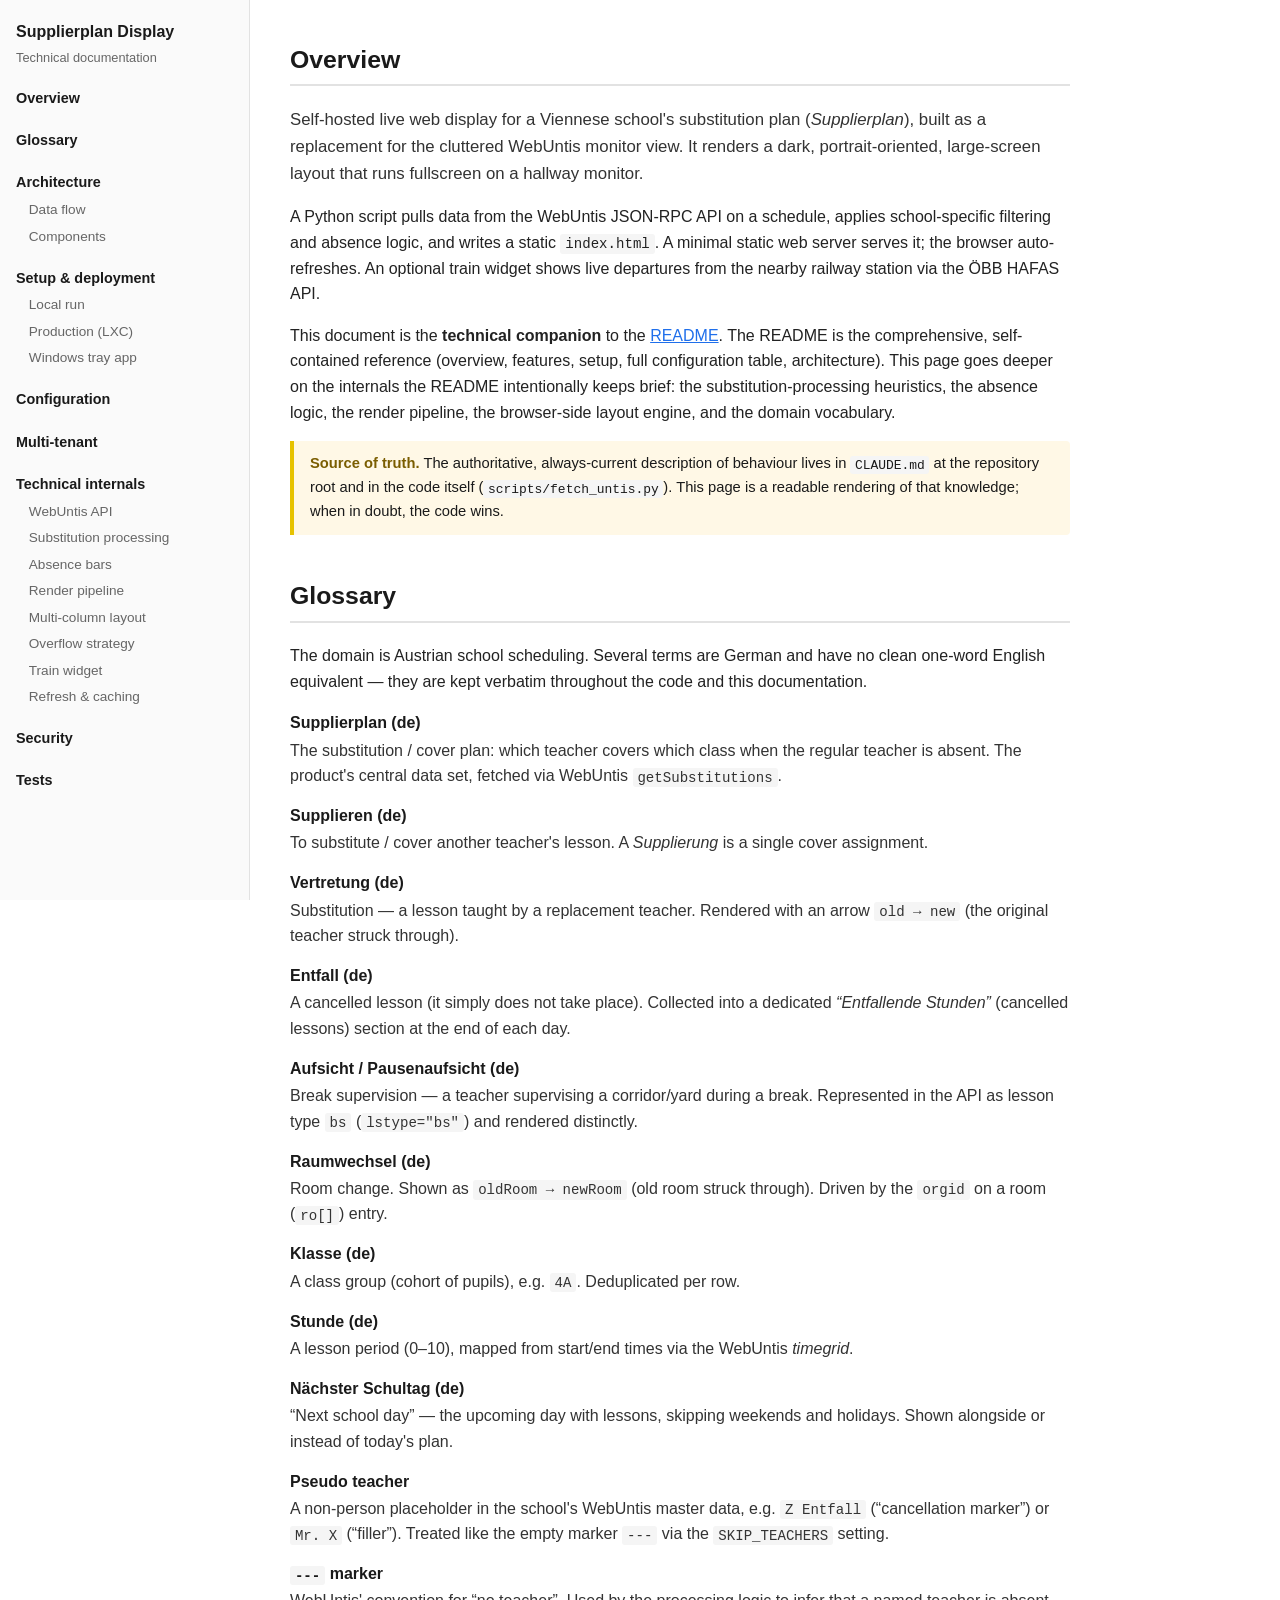
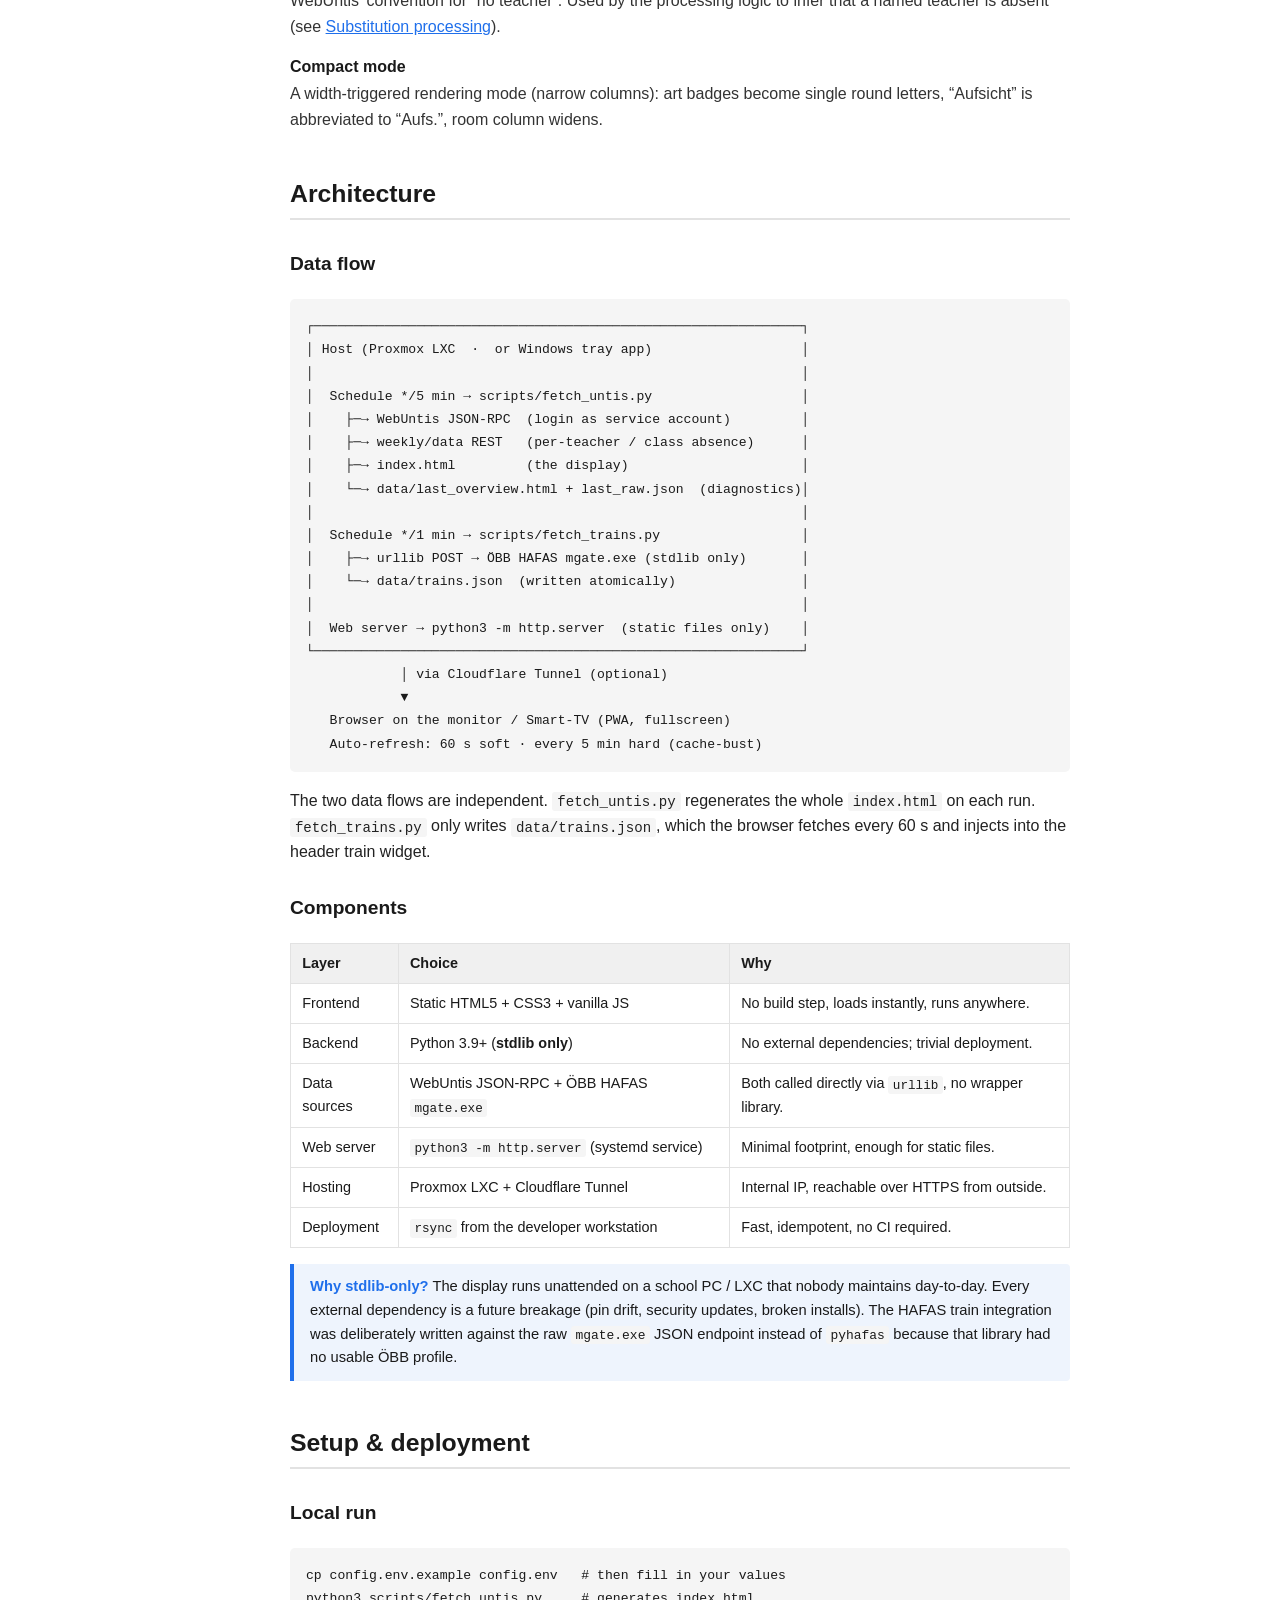
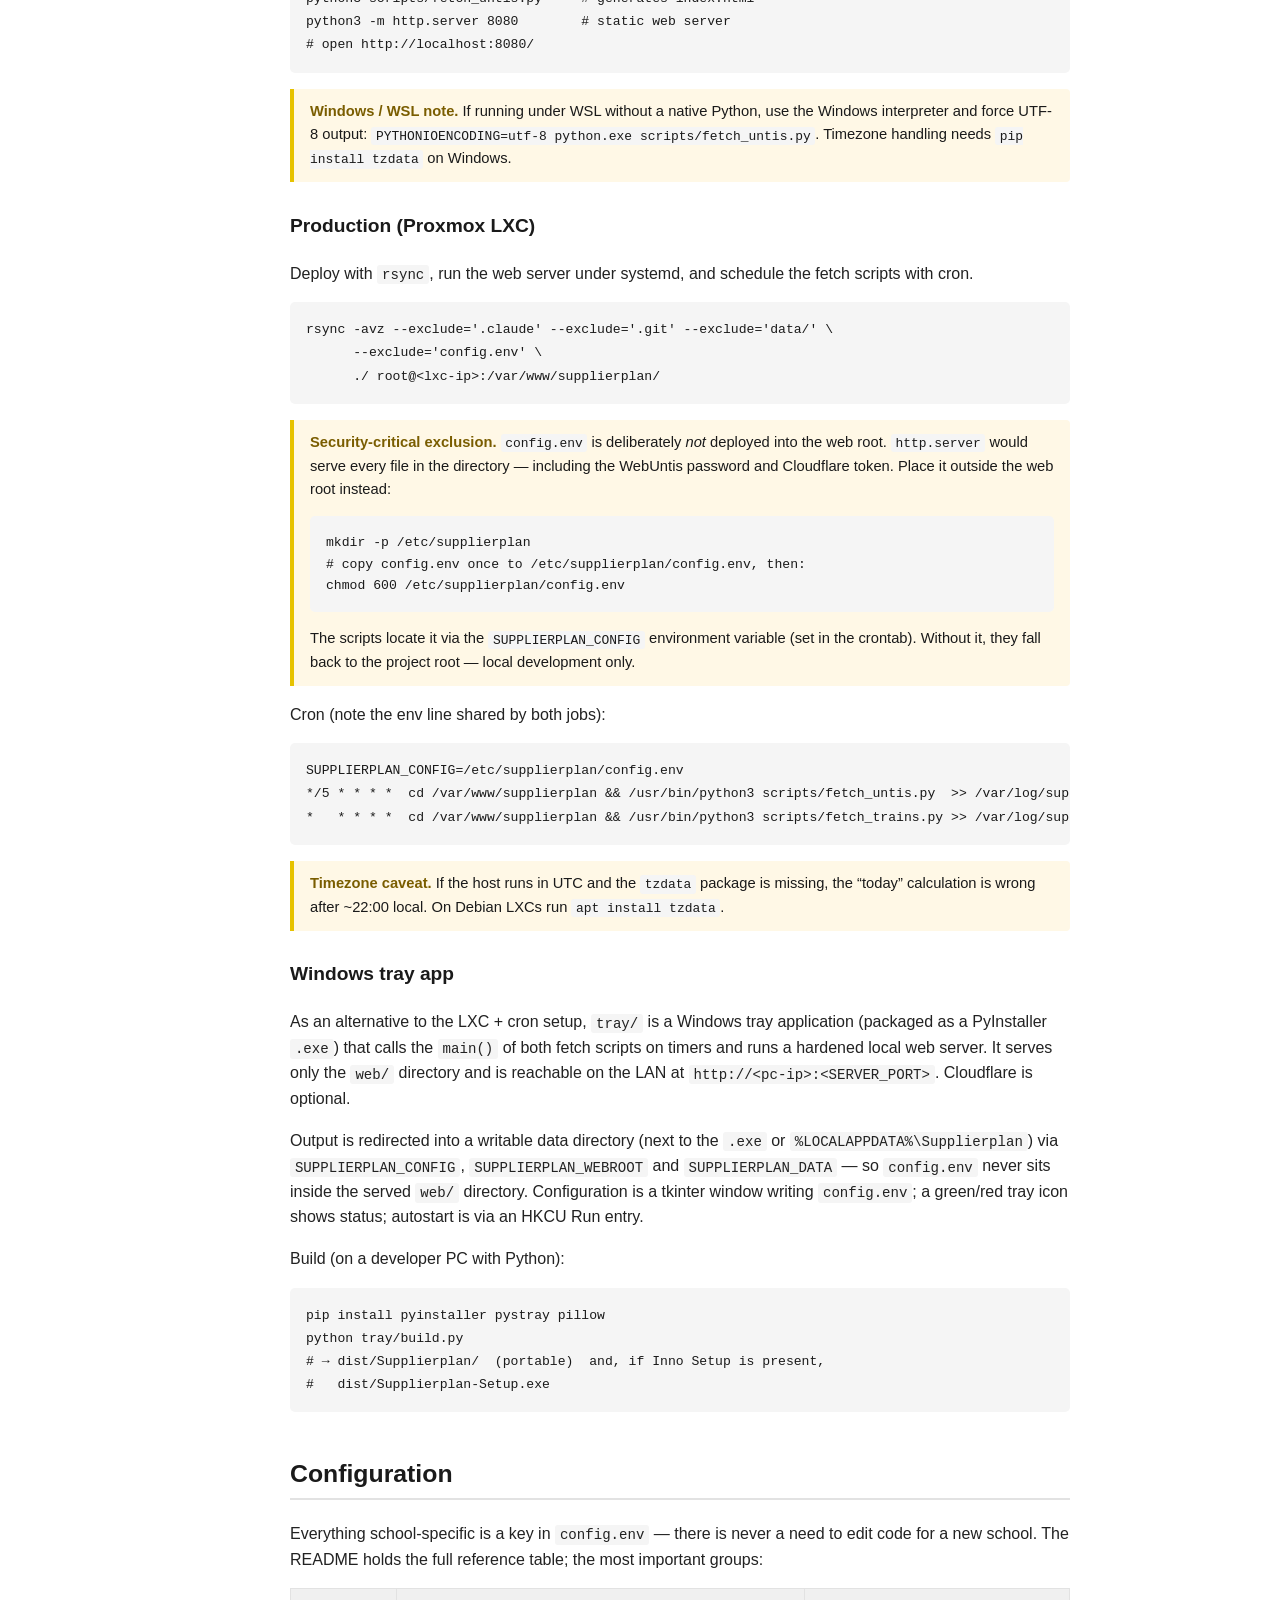
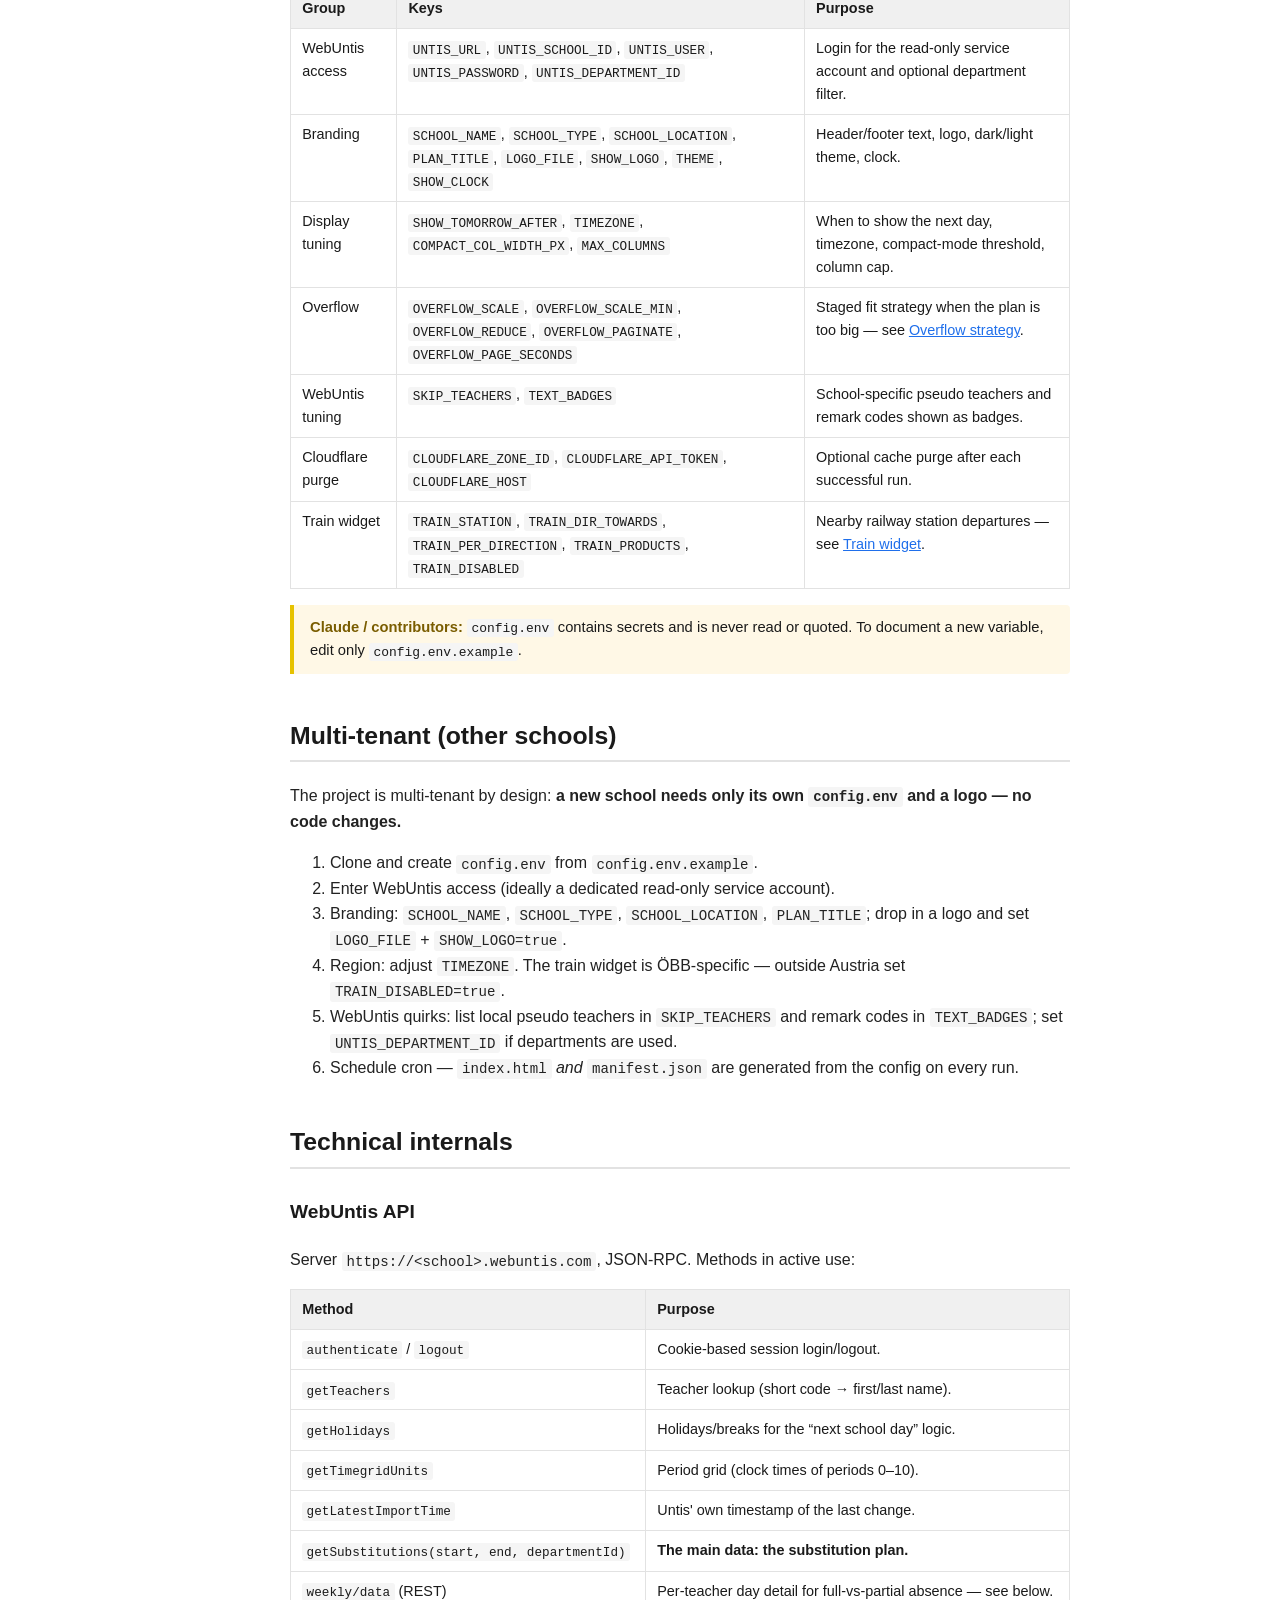
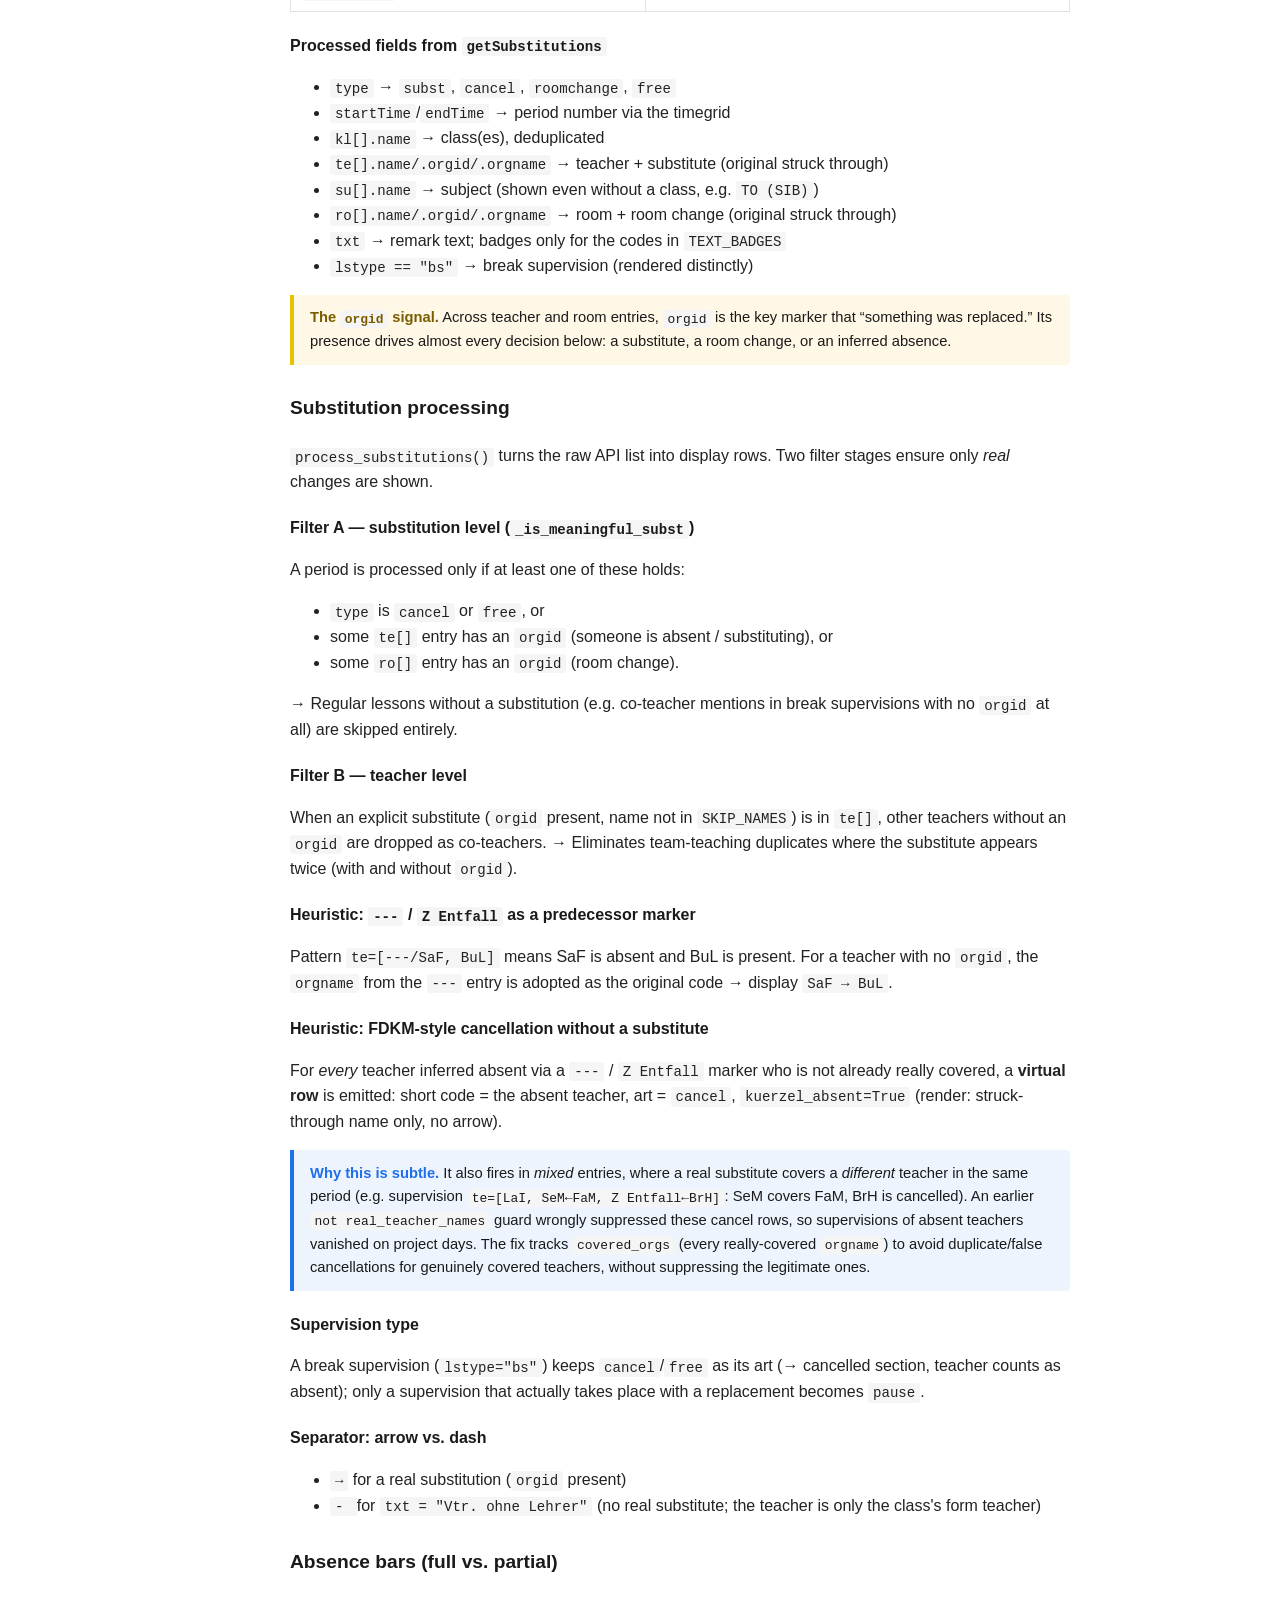
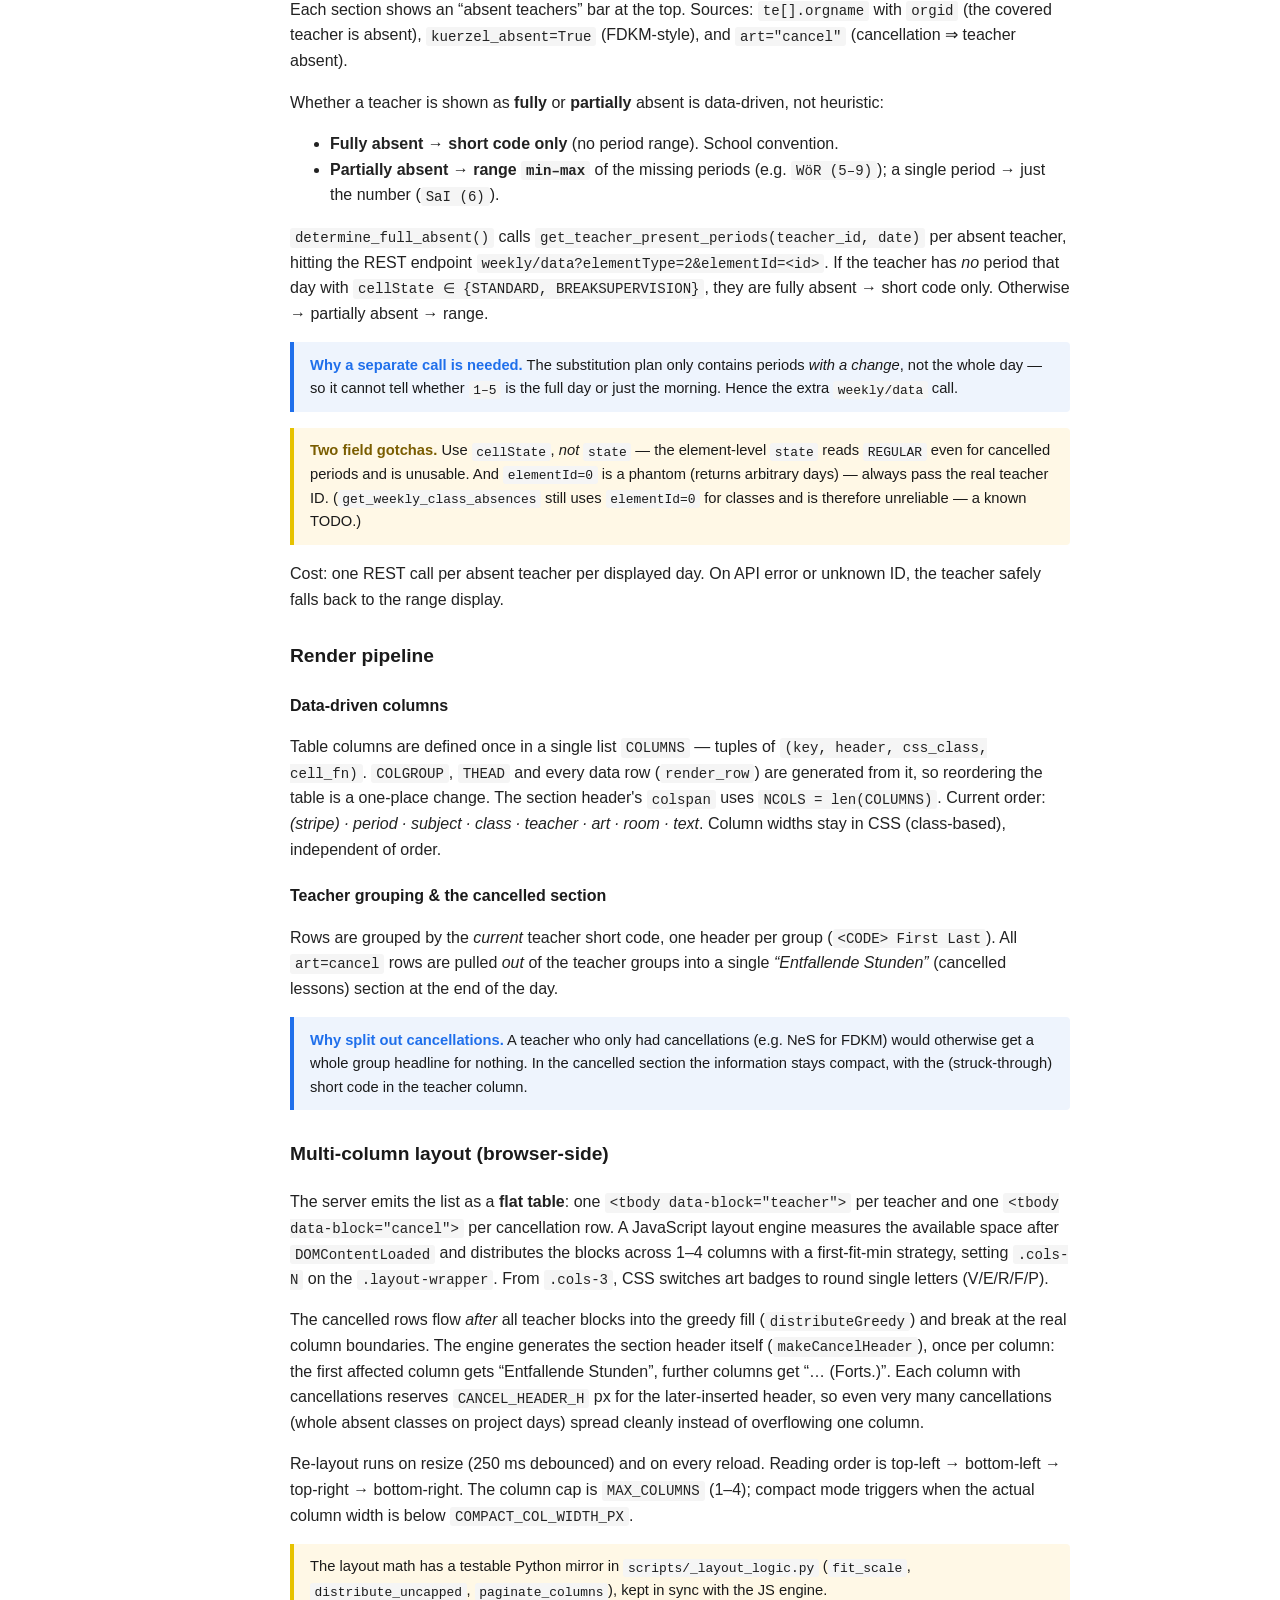
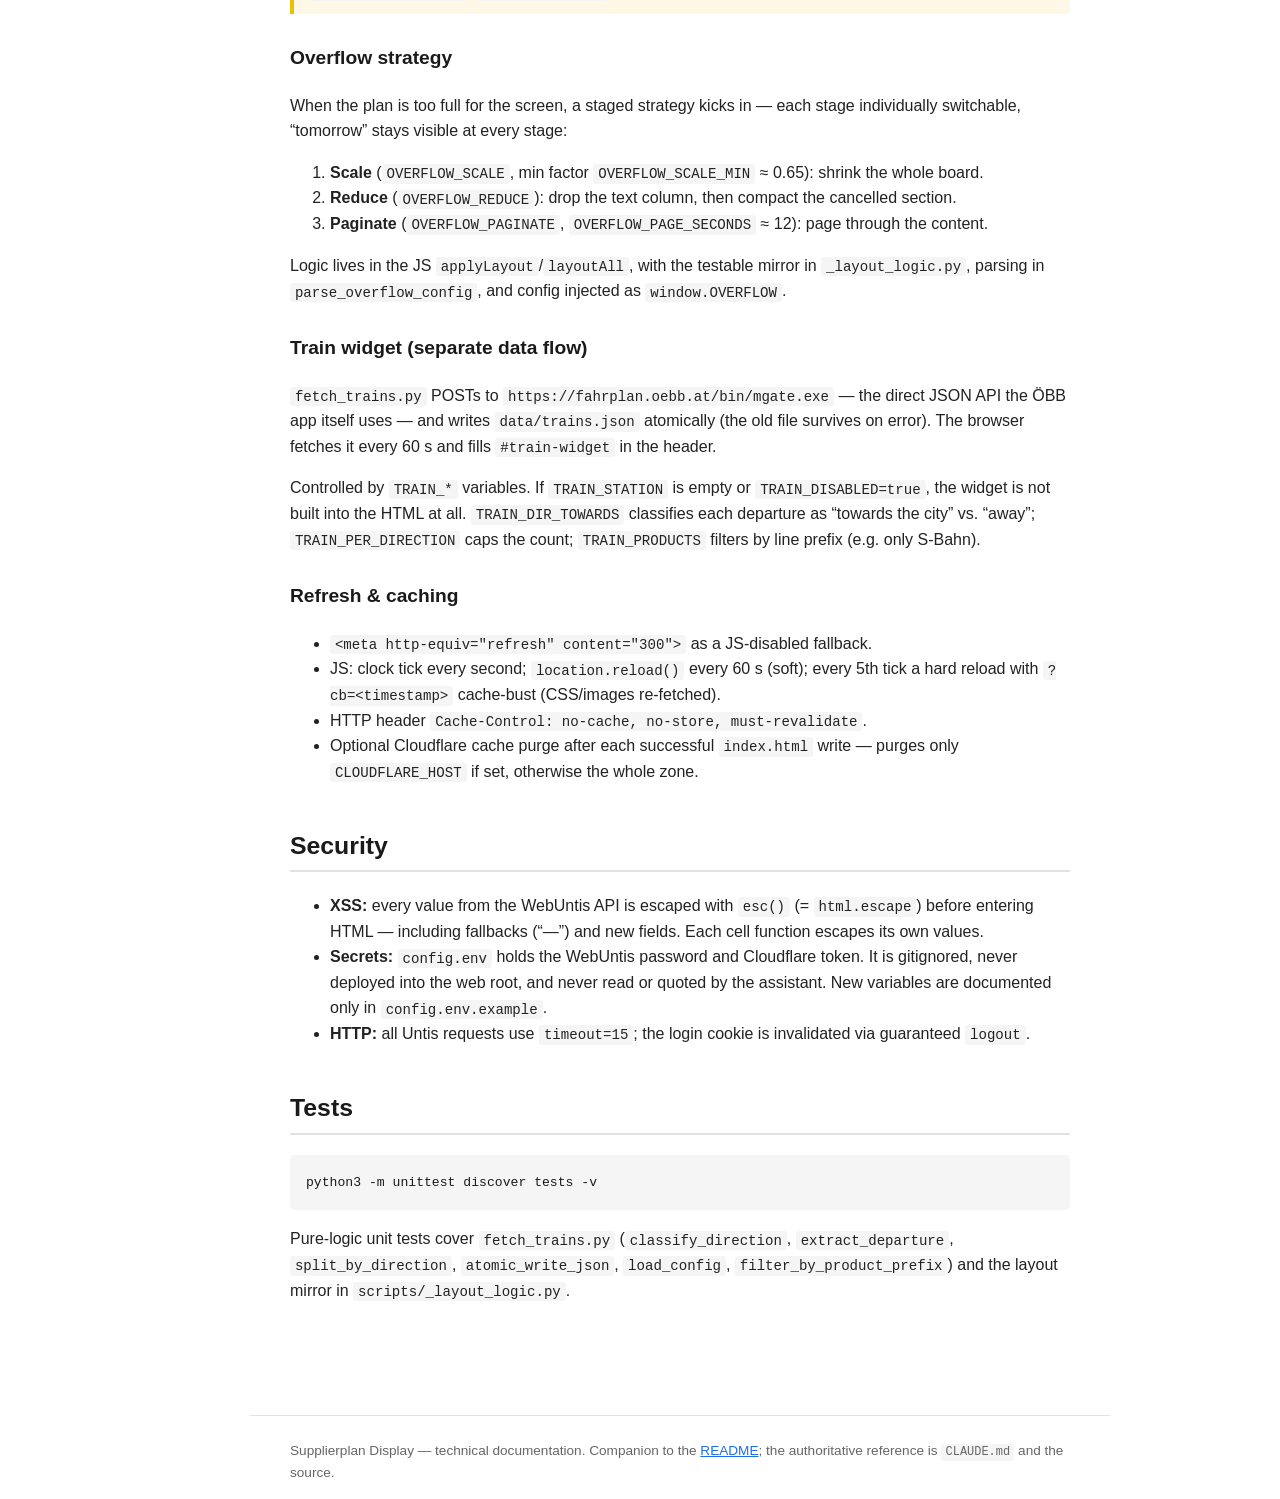
==== docs/index.html @ 30501ca3 "docs: HTML-Doku tracken (.gitignore index.html auf Root verankern) Zeile war 'index.html' (matcht je" ====
<!DOCTYPE html>
<html lang="en">
<head>
<meta charset="utf-8">
<meta name="viewport" content="width=device-width, initial-scale=1">
<title>Supplierplan Display — Technical Documentation</title>
<style>
  /* Minimal, content-first documentation styling. Self-contained, no external assets. */
  :root {
    --fg: #1a1a1a;
    --muted: #666;
    --accent: #1f6feb;
    --line: #e2e2e2;
    --bg: #ffffff;
    --code-bg: #f5f5f5;
    --note-bg: #fff8e6;
    --note-line: #e6c200;
    --sidebar-w: 250px;
  }
  * { box-sizing: border-box; }
  html { scroll-behavior: smooth; }
  body {
    margin: 0;
    font-family: -apple-system, Segoe UI, Roboto, Helvetica, Arial, sans-serif;
    font-size: 16px;
    line-height: 1.6;
    color: var(--fg);
    background: var(--bg);
  }
  /* Layout: fixed sidebar + scrollable content */
  nav.sidebar {
    position: fixed;
    top: 0; left: 0; bottom: 0;
    width: var(--sidebar-w);
    overflow-y: auto;
    border-right: 1px solid var(--line);
    padding: 1.2rem 1rem 3rem;
    background: #fafafa;
  }
  nav.sidebar h1 { font-size: 1rem; margin: 0 0 .2rem; }
  nav.sidebar .sub { color: var(--muted); font-size: .8rem; margin-bottom: 1rem; }
  nav.sidebar a { display: block; color: var(--fg); text-decoration: none; padding: .15rem 0; font-size: .9rem; }
  nav.sidebar a:hover { color: var(--accent); }
  nav.sidebar a.section { font-weight: 600; margin-top: .9rem; }
  nav.sidebar a.sub-link { padding-left: .8rem; font-size: .85rem; color: var(--muted); }
  main {
    margin-left: var(--sidebar-w);
    max-width: 860px;
    padding: 2rem 2.5rem 6rem;
  }
  h2 { font-size: 1.55rem; margin-top: 2.6rem; padding-bottom: .3rem; border-bottom: 2px solid var(--line); }
  h2:first-of-type { margin-top: .5rem; }
  h3 { font-size: 1.2rem; margin-top: 1.8rem; }
  h4 { font-size: 1rem; margin-top: 1.3rem; margin-bottom: .3rem; }
  p, li { color: #222; }
  a { color: var(--accent); }
  code { background: var(--code-bg); padding: .12em .35em; border-radius: 3px; font-size: .88em; font-family: ui-monospace, SFMono-Regular, Menlo, Consolas, monospace; }
  pre { background: var(--code-bg); padding: 1rem; border-radius: 5px; overflow-x: auto; line-height: 1.45; }
  pre code { background: none; padding: 0; font-size: .82rem; }
  table { border-collapse: collapse; width: 100%; margin: 1rem 0; font-size: .9rem; }
  th, td { border: 1px solid var(--line); padding: .5rem .7rem; text-align: left; vertical-align: top; }
  th { background: #f0f0f0; }
  .note {
    background: var(--note-bg);
    border-left: 4px solid var(--note-line);
    padding: .7rem 1rem;
    margin: 1rem 0;
    border-radius: 0 4px 4px 0;
    font-size: .92rem;
  }
  .note strong { color: #7a5d00; }
  .why {
    border-left: 4px solid var(--accent);
    background: #eef4fd;
    padding: .7rem 1rem;
    margin: 1rem 0;
    border-radius: 0 4px 4px 0;
    font-size: .92rem;
  }
  .why strong { color: var(--accent); }
  dl.glossary dt { font-weight: 600; margin-top: .9rem; }
  dl.glossary dd { margin: .1rem 0 0 0; color: #333; }
  dl.glossary dd .de { color: var(--muted); font-style: italic; }
  footer { margin-left: var(--sidebar-w); padding: 1.5rem 2.5rem; border-top: 1px solid var(--line); color: var(--muted); font-size: .85rem; max-width: 860px; }
  .lead { font-size: 1.05rem; color: #333; }
  kbd { background: #eee; border: 1px solid #ccc; border-bottom-width: 2px; border-radius: 3px; padding: 0 .35em; font-size: .85em; }
  @media (max-width: 800px) {
    nav.sidebar { position: static; width: auto; height: auto; border-right: none; border-bottom: 1px solid var(--line); }
    main, footer { margin-left: 0; padding: 1.2rem; }
  }
</style>
</head>
<body>

<nav class="sidebar">
  <h1>Supplierplan Display</h1>
  <div class="sub">Technical documentation</div>
  <a class="section" href="#overview">Overview</a>
  <a class="section" href="#glossary">Glossary</a>
  <a class="section" href="#architecture">Architecture</a>
  <a class="sub-link" href="#data-flow">Data flow</a>
  <a class="sub-link" href="#components">Components</a>
  <a class="section" href="#setup">Setup &amp; deployment</a>
  <a class="sub-link" href="#local">Local run</a>
  <a class="sub-link" href="#production">Production (LXC)</a>
  <a class="sub-link" href="#tray">Windows tray app</a>
  <a class="section" href="#config">Configuration</a>
  <a class="section" href="#multitenant">Multi-tenant</a>
  <a class="section" href="#internals">Technical internals</a>
  <a class="sub-link" href="#api">WebUntis API</a>
  <a class="sub-link" href="#processing">Substitution processing</a>
  <a class="sub-link" href="#absence">Absence bars</a>
  <a class="sub-link" href="#render">Render pipeline</a>
  <a class="sub-link" href="#layout">Multi-column layout</a>
  <a class="sub-link" href="#overflow">Overflow strategy</a>
  <a class="sub-link" href="#trains">Train widget</a>
  <a class="sub-link" href="#refresh">Refresh &amp; caching</a>
  <a class="section" href="#security">Security</a>
  <a class="section" href="#tests">Tests</a>
</nav>

<main>

<h2 id="overview">Overview</h2>
<p class="lead">
  Self-hosted live web display for a Viennese school's substitution plan
  (<em>Supplierplan</em>), built as a replacement for the cluttered WebUntis monitor
  view. It renders a dark, portrait-oriented, large-screen layout that runs fullscreen
  on a hallway monitor.
</p>
<p>
  A Python script pulls data from the WebUntis JSON-RPC API on a schedule, applies
  school-specific filtering and absence logic, and writes a static <code>index.html</code>.
  A minimal static web server serves it; the browser auto-refreshes. An optional train
  widget shows live departures from the nearby railway station via the ÖBB HAFAS API.
</p>
<p>
  This document is the <strong>technical companion</strong> to the
  <a href="../README.md">README</a>. The README is the comprehensive, self-contained
  reference (overview, features, setup, full configuration table, architecture). This
  page goes deeper on the internals the README intentionally keeps brief: the
  substitution-processing heuristics, the absence logic, the render pipeline, the
  browser-side layout engine, and the domain vocabulary.
</p>
<div class="note">
  <strong>Source of truth.</strong> The authoritative, always-current description of
  behaviour lives in <code>CLAUDE.md</code> at the repository root and in the code
  itself (<code>scripts/fetch_untis.py</code>). This page is a readable rendering of
  that knowledge; when in doubt, the code wins.
</div>

<h2 id="glossary">Glossary</h2>
<p>
  The domain is Austrian school scheduling. Several terms are German and have no clean
  one-word English equivalent — they are kept verbatim throughout the code and this
  documentation.
</p>
<dl class="glossary">
  <dt>Supplierplan <span class="de">(de)</span></dt>
  <dd>The substitution / cover plan: which teacher covers which class when the regular
      teacher is absent. The product's central data set, fetched via WebUntis
      <code>getSubstitutions</code>.</dd>

  <dt>Supplieren <span class="de">(de)</span></dt>
  <dd>To substitute / cover another teacher's lesson. A <em>Supplierung</em> is a single
      cover assignment.</dd>

  <dt>Vertretung <span class="de">(de)</span></dt>
  <dd>Substitution — a lesson taught by a replacement teacher. Rendered with an arrow
      <code>old&nbsp;→&nbsp;new</code> (the original teacher struck through).</dd>

  <dt>Entfall <span class="de">(de)</span></dt>
  <dd>A cancelled lesson (it simply does not take place). Collected into a dedicated
      <em>“Entfallende Stunden”</em> (cancelled lessons) section at the end of each day.</dd>

  <dt>Aufsicht / Pausenaufsicht <span class="de">(de)</span></dt>
  <dd>Break supervision — a teacher supervising a corridor/yard during a break.
      Represented in the API as lesson type <code>bs</code> (<code>lstype="bs"</code>)
      and rendered distinctly.</dd>

  <dt>Raumwechsel <span class="de">(de)</span></dt>
  <dd>Room change. Shown as <code>oldRoom&nbsp;→&nbsp;newRoom</code> (old room struck
      through). Driven by the <code>orgid</code> on a room (<code>ro[]</code>) entry.</dd>

  <dt>Klasse <span class="de">(de)</span></dt>
  <dd>A class group (cohort of pupils), e.g. <code>4A</code>. Deduplicated per row.</dd>

  <dt>Stunde <span class="de">(de)</span></dt>
  <dd>A lesson period (0–10), mapped from start/end times via the WebUntis
      <em>timegrid</em>.</dd>

  <dt>Nächster Schultag <span class="de">(de)</span></dt>
  <dd>“Next school day” — the upcoming day with lessons, skipping weekends and holidays.
      Shown alongside or instead of today's plan.</dd>

  <dt>Pseudo teacher</dt>
  <dd>A non-person placeholder in the school's WebUntis master data, e.g.
      <code>Z&nbsp;Entfall</code> (“cancellation marker”) or <code>Mr.&nbsp;X</code>
      (“filler”). Treated like the empty marker <code>---</code> via the
      <code>SKIP_TEACHERS</code> setting.</dd>

  <dt><code>---</code> marker</dt>
  <dd>WebUntis' convention for “no teacher”. Used by the processing logic to infer that
      a named teacher is absent (see <a href="#processing">Substitution processing</a>).</dd>

  <dt>Compact mode</dt>
  <dd>A width-triggered rendering mode (narrow columns): art badges become single round
      letters, “Aufsicht” is abbreviated to “Aufs.”, room column widens.</dd>
</dl>

<h2 id="architecture">Architecture</h2>

<h3 id="data-flow">Data flow</h3>
<pre><code>┌──────────────────────────────────────────────────────────────┐
│ Host (Proxmox LXC  ·  or Windows tray app)                   │
│                                                              │
│  Schedule */5 min → scripts/fetch_untis.py                   │
│    ├─→ WebUntis JSON-RPC  (login as service account)         │
│    ├─→ weekly/data REST   (per-teacher / class absence)      │
│    ├─→ index.html         (the display)                      │
│    └─→ data/last_overview.html + last_raw.json  (diagnostics)│
│                                                              │
│  Schedule */1 min → scripts/fetch_trains.py                  │
│    ├─→ urllib POST → ÖBB HAFAS mgate.exe (stdlib only)       │
│    └─→ data/trains.json  (written atomically)                │
│                                                              │
│  Web server → python3 -m http.server  (static files only)    │
└──────────────────────────────────────────────────────────────┘
            │ via Cloudflare Tunnel (optional)
            ▼
   Browser on the monitor / Smart-TV (PWA, fullscreen)
   Auto-refresh: 60 s soft · every 5 min hard (cache-bust)</code></pre>
<p>
  The two data flows are independent. <code>fetch_untis.py</code> regenerates the whole
  <code>index.html</code> on each run. <code>fetch_trains.py</code> only writes
  <code>data/trains.json</code>, which the browser fetches every 60 s and injects into
  the header train widget.
</p>

<h3 id="components">Components</h3>
<table>
  <tr><th>Layer</th><th>Choice</th><th>Why</th></tr>
  <tr><td>Frontend</td><td>Static HTML5 + CSS3 + vanilla JS</td><td>No build step, loads instantly, runs anywhere.</td></tr>
  <tr><td>Backend</td><td>Python 3.9+ (<strong>stdlib only</strong>)</td><td>No external dependencies; trivial deployment.</td></tr>
  <tr><td>Data sources</td><td>WebUntis JSON-RPC + ÖBB HAFAS <code>mgate.exe</code></td><td>Both called directly via <code>urllib</code>, no wrapper library.</td></tr>
  <tr><td>Web server</td><td><code>python3 -m http.server</code> (systemd service)</td><td>Minimal footprint, enough for static files.</td></tr>
  <tr><td>Hosting</td><td>Proxmox LXC + Cloudflare Tunnel</td><td>Internal IP, reachable over HTTPS from outside.</td></tr>
  <tr><td>Deployment</td><td><code>rsync</code> from the developer workstation</td><td>Fast, idempotent, no CI required.</td></tr>
</table>
<div class="why">
  <strong>Why stdlib-only?</strong> The display runs unattended on a school PC / LXC
  that nobody maintains day-to-day. Every external dependency is a future breakage
  (pin drift, security updates, broken installs). The HAFAS train integration was
  deliberately written against the raw <code>mgate.exe</code> JSON endpoint instead of
  <code>pyhafas</code> because that library had no usable ÖBB profile.
</div>

<h2 id="setup">Setup &amp; deployment</h2>

<h3 id="local">Local run</h3>
<pre><code>cp config.env.example config.env   # then fill in your values
python3 scripts/fetch_untis.py     # generates index.html
python3 -m http.server 8080        # static web server
# open http://localhost:8080/</code></pre>
<div class="note">
  <strong>Windows / WSL note.</strong> If running under WSL without a native Python,
  use the Windows interpreter and force UTF-8 output:
  <code>PYTHONIOENCODING=utf-8 python.exe scripts/fetch_untis.py</code>.
  Timezone handling needs <code>pip install tzdata</code> on Windows.
</div>

<h3 id="production">Production (Proxmox LXC)</h3>
<p>Deploy with <code>rsync</code>, run the web server under systemd, and schedule the
   fetch scripts with cron.</p>
<pre><code>rsync -avz --exclude='.claude' --exclude='.git' --exclude='data/' \
      --exclude='config.env' \
      ./ root@&lt;lxc-ip&gt;:/var/www/supplierplan/</code></pre>
<div class="note">
  <strong>Security-critical exclusion.</strong> <code>config.env</code> is deliberately
  <em>not</em> deployed into the web root. <code>http.server</code> would serve every
  file in the directory — including the WebUntis password and Cloudflare token. Place it
  outside the web root instead:
  <pre><code>mkdir -p /etc/supplierplan
# copy config.env once to /etc/supplierplan/config.env, then:
chmod 600 /etc/supplierplan/config.env</code></pre>
  The scripts locate it via the <code>SUPPLIERPLAN_CONFIG</code> environment variable
  (set in the crontab). Without it, they fall back to the project root — local
  development only.
</div>
<p>Cron (note the env line shared by both jobs):</p>
<pre><code>SUPPLIERPLAN_CONFIG=/etc/supplierplan/config.env
*/5 * * * *  cd /var/www/supplierplan &amp;&amp; /usr/bin/python3 scripts/fetch_untis.py  &gt;&gt; /var/log/supplierplan-untis.log 2&gt;&amp;1
*   * * * *  cd /var/www/supplierplan &amp;&amp; /usr/bin/python3 scripts/fetch_trains.py &gt;&gt; /var/log/supplierplan-trains.log 2&gt;&amp;1</code></pre>
<div class="note">
  <strong>Timezone caveat.</strong> If the host runs in UTC and the <code>tzdata</code>
  package is missing, the “today” calculation is wrong after ~22:00 local. On Debian
  LXCs run <code>apt install tzdata</code>.
</div>

<h3 id="tray">Windows tray app</h3>
<p>
  As an alternative to the LXC + cron setup, <code>tray/</code> is a Windows tray
  application (packaged as a PyInstaller <code>.exe</code>) that calls the
  <code>main()</code> of both fetch scripts on timers and runs a hardened local web
  server. It serves only the <code>web/</code> directory and is reachable on the LAN at
  <code>http://&lt;pc-ip&gt;:&lt;SERVER_PORT&gt;</code>. Cloudflare is optional.
</p>
<p>
  Output is redirected into a writable data directory (next to the <code>.exe</code> or
  <code>%LOCALAPPDATA%\Supplierplan</code>) via <code>SUPPLIERPLAN_CONFIG</code>,
  <code>SUPPLIERPLAN_WEBROOT</code> and <code>SUPPLIERPLAN_DATA</code> — so
  <code>config.env</code> never sits inside the served <code>web/</code> directory.
  Configuration is a tkinter window writing <code>config.env</code>; a green/red tray
  icon shows status; autostart is via an HKCU Run entry.
</p>
<p>Build (on a developer PC with Python):</p>
<pre><code>pip install pyinstaller pystray pillow
python tray/build.py
# → dist/Supplierplan/  (portable)  and, if Inno Setup is present,
#   dist/Supplierplan-Setup.exe</code></pre>

<h2 id="config">Configuration</h2>
<p>
  Everything school-specific is a key in <code>config.env</code> — there is never a need
  to edit code for a new school. The README holds the full reference table; the most
  important groups:
</p>
<table>
  <tr><th>Group</th><th>Keys</th><th>Purpose</th></tr>
  <tr><td>WebUntis access</td><td><code>UNTIS_URL</code>, <code>UNTIS_SCHOOL_ID</code>, <code>UNTIS_USER</code>, <code>UNTIS_PASSWORD</code>, <code>UNTIS_DEPARTMENT_ID</code></td><td>Login for the read-only service account and optional department filter.</td></tr>
  <tr><td>Branding</td><td><code>SCHOOL_NAME</code>, <code>SCHOOL_TYPE</code>, <code>SCHOOL_LOCATION</code>, <code>PLAN_TITLE</code>, <code>LOGO_FILE</code>, <code>SHOW_LOGO</code>, <code>THEME</code>, <code>SHOW_CLOCK</code></td><td>Header/footer text, logo, dark/light theme, clock.</td></tr>
  <tr><td>Display tuning</td><td><code>SHOW_TOMORROW_AFTER</code>, <code>TIMEZONE</code>, <code>COMPACT_COL_WIDTH_PX</code>, <code>MAX_COLUMNS</code></td><td>When to show the next day, timezone, compact-mode threshold, column cap.</td></tr>
  <tr><td>Overflow</td><td><code>OVERFLOW_SCALE</code>, <code>OVERFLOW_SCALE_MIN</code>, <code>OVERFLOW_REDUCE</code>, <code>OVERFLOW_PAGINATE</code>, <code>OVERFLOW_PAGE_SECONDS</code></td><td>Staged fit strategy when the plan is too big — see <a href="#overflow">Overflow strategy</a>.</td></tr>
  <tr><td>WebUntis tuning</td><td><code>SKIP_TEACHERS</code>, <code>TEXT_BADGES</code></td><td>School-specific pseudo teachers and remark codes shown as badges.</td></tr>
  <tr><td>Cloudflare purge</td><td><code>CLOUDFLARE_ZONE_ID</code>, <code>CLOUDFLARE_API_TOKEN</code>, <code>CLOUDFLARE_HOST</code></td><td>Optional cache purge after each successful run.</td></tr>
  <tr><td>Train widget</td><td><code>TRAIN_STATION</code>, <code>TRAIN_DIR_TOWARDS</code>, <code>TRAIN_PER_DIRECTION</code>, <code>TRAIN_PRODUCTS</code>, <code>TRAIN_DISABLED</code></td><td>Nearby railway station departures — see <a href="#trains">Train widget</a>.</td></tr>
</table>
<div class="note">
  <strong>Claude / contributors:</strong> <code>config.env</code> contains secrets and is
  never read or quoted. To document a new variable, edit only
  <code>config.env.example</code>.
</div>

<h2 id="multitenant">Multi-tenant (other schools)</h2>
<p>
  The project is multi-tenant by design: <strong>a new school needs only its own
  <code>config.env</code> and a logo — no code changes.</strong>
</p>
<ol>
  <li>Clone and create <code>config.env</code> from <code>config.env.example</code>.</li>
  <li>Enter WebUntis access (ideally a dedicated read-only service account).</li>
  <li>Branding: <code>SCHOOL_NAME</code>, <code>SCHOOL_TYPE</code>, <code>SCHOOL_LOCATION</code>, <code>PLAN_TITLE</code>; drop in a logo and set <code>LOGO_FILE</code> + <code>SHOW_LOGO=true</code>.</li>
  <li>Region: adjust <code>TIMEZONE</code>. The train widget is ÖBB-specific — outside Austria set <code>TRAIN_DISABLED=true</code>.</li>
  <li>WebUntis quirks: list local pseudo teachers in <code>SKIP_TEACHERS</code> and remark codes in <code>TEXT_BADGES</code>; set <code>UNTIS_DEPARTMENT_ID</code> if departments are used.</li>
  <li>Schedule cron — <code>index.html</code> <em>and</em> <code>manifest.json</code> are generated from the config on every run.</li>
</ol>

<h2 id="internals">Technical internals</h2>

<h3 id="api">WebUntis API</h3>
<p>Server <code>https://&lt;school&gt;.webuntis.com</code>, JSON-RPC. Methods in active use:</p>
<table>
  <tr><th>Method</th><th>Purpose</th></tr>
  <tr><td><code>authenticate</code> / <code>logout</code></td><td>Cookie-based session login/logout.</td></tr>
  <tr><td><code>getTeachers</code></td><td>Teacher lookup (short code → first/last name).</td></tr>
  <tr><td><code>getHolidays</code></td><td>Holidays/breaks for the “next school day” logic.</td></tr>
  <tr><td><code>getTimegridUnits</code></td><td>Period grid (clock times of periods 0–10).</td></tr>
  <tr><td><code>getLatestImportTime</code></td><td>Untis' own timestamp of the last change.</td></tr>
  <tr><td><code>getSubstitutions(start, end, departmentId)</code></td><td><strong>The main data: the substitution plan.</strong></td></tr>
  <tr><td><code>weekly/data</code> (REST)</td><td>Per-teacher day detail for full-vs-partial absence — see below.</td></tr>
</table>
<h4>Processed fields from <code>getSubstitutions</code></h4>
<ul>
  <li><code>type</code> → <code>subst</code>, <code>cancel</code>, <code>roomchange</code>, <code>free</code></li>
  <li><code>startTime</code>/<code>endTime</code> → period number via the timegrid</li>
  <li><code>kl[].name</code> → class(es), deduplicated</li>
  <li><code>te[].name/.orgid/.orgname</code> → teacher + substitute (original struck through)</li>
  <li><code>su[].name</code> → subject (shown even without a class, e.g. <code>TO (SIB)</code>)</li>
  <li><code>ro[].name/.orgid/.orgname</code> → room + room change (original struck through)</li>
  <li><code>txt</code> → remark text; badges only for the codes in <code>TEXT_BADGES</code></li>
  <li><code>lstype == "bs"</code> → break supervision (rendered distinctly)</li>
</ul>
<div class="note">
  <strong>The <code>orgid</code> signal.</strong> Across teacher and room entries,
  <code>orgid</code> is the key marker that “something was replaced.” Its presence drives
  almost every decision below: a substitute, a room change, or an inferred absence.
</div>

<h3 id="processing">Substitution processing</h3>
<p>
  <code>process_substitutions()</code> turns the raw API list into display rows. Two
  filter stages ensure only <em>real</em> changes are shown.
</p>
<h4>Filter A — substitution level (<code>_is_meaningful_subst</code>)</h4>
<p>A period is processed only if at least one of these holds:</p>
<ul>
  <li><code>type</code> is <code>cancel</code> or <code>free</code>, or</li>
  <li>some <code>te[]</code> entry has an <code>orgid</code> (someone is absent / substituting), or</li>
  <li>some <code>ro[]</code> entry has an <code>orgid</code> (room change).</li>
</ul>
<p>→ Regular lessons without a substitution (e.g. co-teacher mentions in break
   supervisions with no <code>orgid</code> at all) are skipped entirely.</p>
<h4>Filter B — teacher level</h4>
<p>
  When an explicit substitute (<code>orgid</code> present, name not in
  <code>SKIP_NAMES</code>) is in <code>te[]</code>, other teachers without an
  <code>orgid</code> are dropped as co-teachers. → Eliminates team-teaching duplicates
  where the substitute appears twice (with and without <code>orgid</code>).
</p>

<h4>Heuristic: <code>---</code> / <code>Z Entfall</code> as a predecessor marker</h4>
<p>
  Pattern <code>te=[---/SaF, BuL]</code> means SaF is absent and BuL is present. For a
  teacher with no <code>orgid</code>, the <code>orgname</code> from the <code>---</code>
  entry is adopted as the original code → display <code>SaF&nbsp;→&nbsp;BuL</code>.
</p>
<h4>Heuristic: FDKM-style cancellation without a substitute</h4>
<p>
  For <em>every</em> teacher inferred absent via a <code>---</code> / <code>Z Entfall</code>
  marker who is not already really covered, a <strong>virtual row</strong> is emitted:
  short code = the absent teacher, art = <code>cancel</code>,
  <code>kuerzel_absent=True</code> (render: struck-through name only, no arrow).
</p>
<div class="why">
  <strong>Why this is subtle.</strong> It also fires in <em>mixed</em> entries, where a
  real substitute covers a <em>different</em> teacher in the same period
  (e.g. supervision <code>te=[LaI, SeM←FaM, Z&nbsp;Entfall←BrH]</code>: SeM covers FaM,
  BrH is cancelled). An earlier <code>not&nbsp;real_teacher_names</code> guard wrongly
  suppressed these cancel rows, so supervisions of absent teachers vanished on project
  days. The fix tracks <code>covered_orgs</code> (every really-covered
  <code>orgname</code>) to avoid duplicate/false cancellations for genuinely covered
  teachers, without suppressing the legitimate ones.
</div>
<h4>Supervision type</h4>
<p>
  A break supervision (<code>lstype="bs"</code>) keeps <code>cancel</code>/<code>free</code>
  as its art (→ cancelled section, teacher counts as absent); only a supervision that
  actually takes place with a replacement becomes <code>pause</code>.
</p>
<h4>Separator: arrow vs. dash</h4>
<ul>
  <li><code>→</code> for a real substitution (<code>orgid</code> present)</li>
  <li><code> - </code> for <code>txt = "Vtr. ohne Lehrer"</code> (no real substitute; the teacher is only the class's form teacher)</li>
</ul>

<h3 id="absence">Absence bars (full vs. partial)</h3>
<p>
  Each section shows an “absent teachers” bar at the top. Sources: <code>te[].orgname</code>
  with <code>orgid</code> (the covered teacher is absent), <code>kuerzel_absent=True</code>
  (FDKM-style), and <code>art="cancel"</code> (cancellation ⇒ teacher absent).
</p>
<p>Whether a teacher is shown as <strong>fully</strong> or <strong>partially</strong> absent
   is data-driven, not heuristic:</p>
<ul>
  <li><strong>Fully absent → short code only</strong> (no period range). School convention.</li>
  <li><strong>Partially absent → range <code>min–max</code></strong> of the missing periods
      (e.g. <code>WöR&nbsp;(5–9)</code>); a single period → just the number (<code>SaI&nbsp;(6)</code>).</li>
</ul>
<p>
  <code>determine_full_absent()</code> calls
  <code>get_teacher_present_periods(teacher_id, date)</code> per absent teacher, hitting
  the REST endpoint <code>weekly/data?elementType=2&amp;elementId=&lt;id&gt;</code>. If the
  teacher has <em>no</em> period that day with <code>cellState ∈ {STANDARD,
  BREAKSUPERVISION}</code>, they are fully absent → short code only. Otherwise →
  partially absent → range.
</p>
<div class="why">
  <strong>Why a separate call is needed.</strong> The substitution plan only contains
  periods <em>with a change</em>, not the whole day — so it cannot tell whether
  <code>1–5</code> is the full day or just the morning. Hence the extra
  <code>weekly/data</code> call.
</div>
<div class="note">
  <strong>Two field gotchas.</strong> Use <code>cellState</code>, <em>not</em>
  <code>state</code> — the element-level <code>state</code> reads <code>REGULAR</code> even
  for cancelled periods and is unusable. And <code>elementId=0</code> is a phantom
  (returns arbitrary days) — always pass the real teacher ID. (<code>get_weekly_class_absences</code>
  still uses <code>elementId=0</code> for classes and is therefore unreliable — a known TODO.)
</div>
<p>Cost: one REST call per absent teacher per displayed day. On API error or unknown ID,
   the teacher safely falls back to the range display.</p>

<h3 id="render">Render pipeline</h3>
<h4>Data-driven columns</h4>
<p>
  Table columns are defined once in a single list <code>COLUMNS</code> — tuples of
  <code>(key, header, css_class, cell_fn)</code>. <code>COLGROUP</code>, <code>THEAD</code>
  and every data row (<code>render_row</code>) are generated from it, so reordering the
  table is a one-place change. The section header's <code>colspan</code> uses
  <code>NCOLS = len(COLUMNS)</code>. Current order:
  <em>(stripe) · period · subject · class · teacher · art · room · text</em>.
  Column widths stay in CSS (class-based), independent of order.
</p>
<h4>Teacher grouping &amp; the cancelled section</h4>
<p>
  Rows are grouped by the <em>current</em> teacher short code, one header per group
  (<code>&lt;CODE&gt; First Last</code>). All <code>art=cancel</code> rows are pulled
  <em>out</em> of the teacher groups into a single <em>“Entfallende Stunden”</em>
  (cancelled lessons) section at the end of the day.
</p>
<div class="why">
  <strong>Why split out cancellations.</strong> A teacher who only had cancellations
  (e.g. NeS for FDKM) would otherwise get a whole group headline for nothing. In the
  cancelled section the information stays compact, with the (struck-through) short code
  in the teacher column.
</div>

<h3 id="layout">Multi-column layout (browser-side)</h3>
<p>
  The server emits the list as a <strong>flat table</strong>: one
  <code>&lt;tbody data-block="teacher"&gt;</code> per teacher and one
  <code>&lt;tbody data-block="cancel"&gt;</code> per cancellation row. A JavaScript
  layout engine measures the available space after <code>DOMContentLoaded</code> and
  distributes the blocks across 1–4 columns with a first-fit-min strategy, setting
  <code>.cols-N</code> on the <code>.layout-wrapper</code>. From <code>.cols-3</code>,
  CSS switches art badges to round single letters (V/E/R/F/P).
</p>
<p>
  The cancelled rows flow <em>after</em> all teacher blocks into the greedy fill
  (<code>distributeGreedy</code>) and break at the real column boundaries. The engine
  generates the section header itself (<code>makeCancelHeader</code>), once per column:
  the first affected column gets “Entfallende Stunden”, further columns get
  “… (Forts.)”. Each column with cancellations reserves <code>CANCEL_HEADER_H</code> px
  for the later-inserted header, so even very many cancellations (whole absent classes
  on project days) spread cleanly instead of overflowing one column.
</p>
<p>
  Re-layout runs on resize (250 ms debounced) and on every reload. Reading order is
  top-left → bottom-left → top-right → bottom-right. The column cap is
  <code>MAX_COLUMNS</code> (1–4); compact mode triggers when the actual column width is
  below <code>COMPACT_COL_WIDTH_PX</code>.
</p>
<div class="note">
  The layout math has a testable Python mirror in <code>scripts/_layout_logic.py</code>
  (<code>fit_scale</code>, <code>distribute_uncapped</code>, <code>paginate_columns</code>),
  kept in sync with the JS engine.
</div>

<h3 id="overflow">Overflow strategy</h3>
<p>
  When the plan is too full for the screen, a staged strategy kicks in — each stage
  individually switchable, “tomorrow” stays visible at every stage:
</p>
<ol>
  <li><strong>Scale</strong> (<code>OVERFLOW_SCALE</code>, min factor <code>OVERFLOW_SCALE_MIN</code> ≈ 0.65): shrink the whole board.</li>
  <li><strong>Reduce</strong> (<code>OVERFLOW_REDUCE</code>): drop the text column, then compact the cancelled section.</li>
  <li><strong>Paginate</strong> (<code>OVERFLOW_PAGINATE</code>, <code>OVERFLOW_PAGE_SECONDS</code> ≈ 12): page through the content.</li>
</ol>
<p>
  Logic lives in the JS <code>applyLayout</code>/<code>layoutAll</code>, with the testable
  mirror in <code>_layout_logic.py</code>, parsing in <code>parse_overflow_config</code>,
  and config injected as <code>window.OVERFLOW</code>.
</p>

<h3 id="trains">Train widget (separate data flow)</h3>
<p>
  <code>fetch_trains.py</code> POSTs to <code>https://fahrplan.oebb.at/bin/mgate.exe</code>
  — the direct JSON API the ÖBB app itself uses — and writes
  <code>data/trains.json</code> atomically (the old file survives on error). The browser
  fetches it every 60 s and fills <code>#train-widget</code> in the header.
</p>
<p>
  Controlled by <code>TRAIN_*</code> variables. If <code>TRAIN_STATION</code> is empty or
  <code>TRAIN_DISABLED=true</code>, the widget is not built into the HTML at all.
  <code>TRAIN_DIR_TOWARDS</code> classifies each departure as “towards the city” vs.
  “away”; <code>TRAIN_PER_DIRECTION</code> caps the count; <code>TRAIN_PRODUCTS</code>
  filters by line prefix (e.g. only S-Bahn).
</p>

<h3 id="refresh">Refresh &amp; caching</h3>
<ul>
  <li><code>&lt;meta http-equiv="refresh" content="300"&gt;</code> as a JS-disabled fallback.</li>
  <li>JS: clock tick every second; <code>location.reload()</code> every 60 s (soft); every 5th tick a hard reload with <code>?cb=&lt;timestamp&gt;</code> cache-bust (CSS/images re-fetched).</li>
  <li>HTTP header <code>Cache-Control: no-cache, no-store, must-revalidate</code>.</li>
  <li>Optional Cloudflare cache purge after each successful <code>index.html</code> write — purges only <code>CLOUDFLARE_HOST</code> if set, otherwise the whole zone.</li>
</ul>

<h2 id="security">Security</h2>
<ul>
  <li><strong>XSS:</strong> every value from the WebUntis API is escaped with
      <code>esc()</code> (= <code>html.escape</code>) before entering HTML — including
      fallbacks (“—”) and new fields. Each cell function escapes its own values.</li>
  <li><strong>Secrets:</strong> <code>config.env</code> holds the WebUntis password and
      Cloudflare token. It is gitignored, never deployed into the web root, and never
      read or quoted by the assistant. New variables are documented only in
      <code>config.env.example</code>.</li>
  <li><strong>HTTP:</strong> all Untis requests use <code>timeout=15</code>; the login
      cookie is invalidated via guaranteed <code>logout</code>.</li>
</ul>

<h2 id="tests">Tests</h2>
<pre><code>python3 -m unittest discover tests -v</code></pre>
<p>
  Pure-logic unit tests cover <code>fetch_trains.py</code> (<code>classify_direction</code>,
  <code>extract_departure</code>, <code>split_by_direction</code>,
  <code>atomic_write_json</code>, <code>load_config</code>,
  <code>filter_by_product_prefix</code>) and the layout mirror in
  <code>scripts/_layout_logic.py</code>.
</p>

</main>

<footer>
  Supplierplan Display — technical documentation. Companion to the
  <a href="../README.md">README</a>; the authoritative reference is
  <code>CLAUDE.md</code> and the source.
</footer>

</body>
</html>
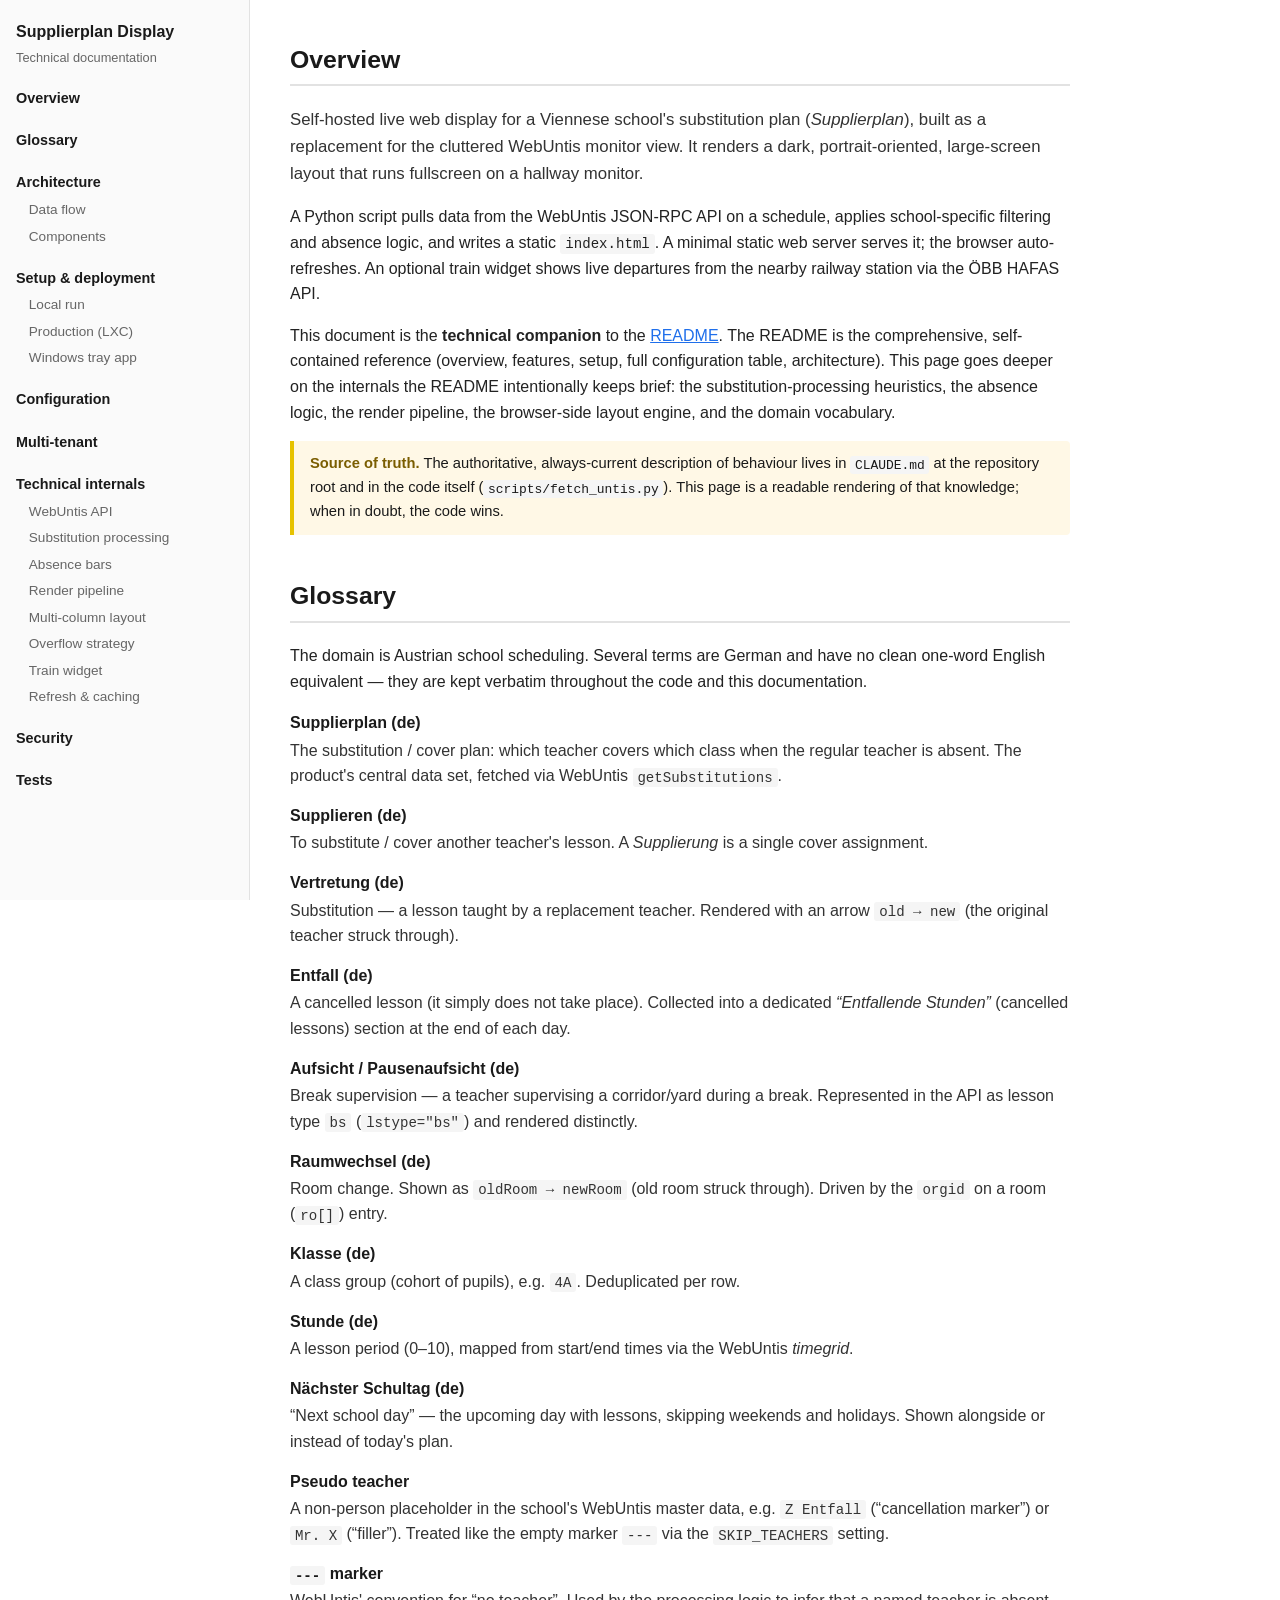
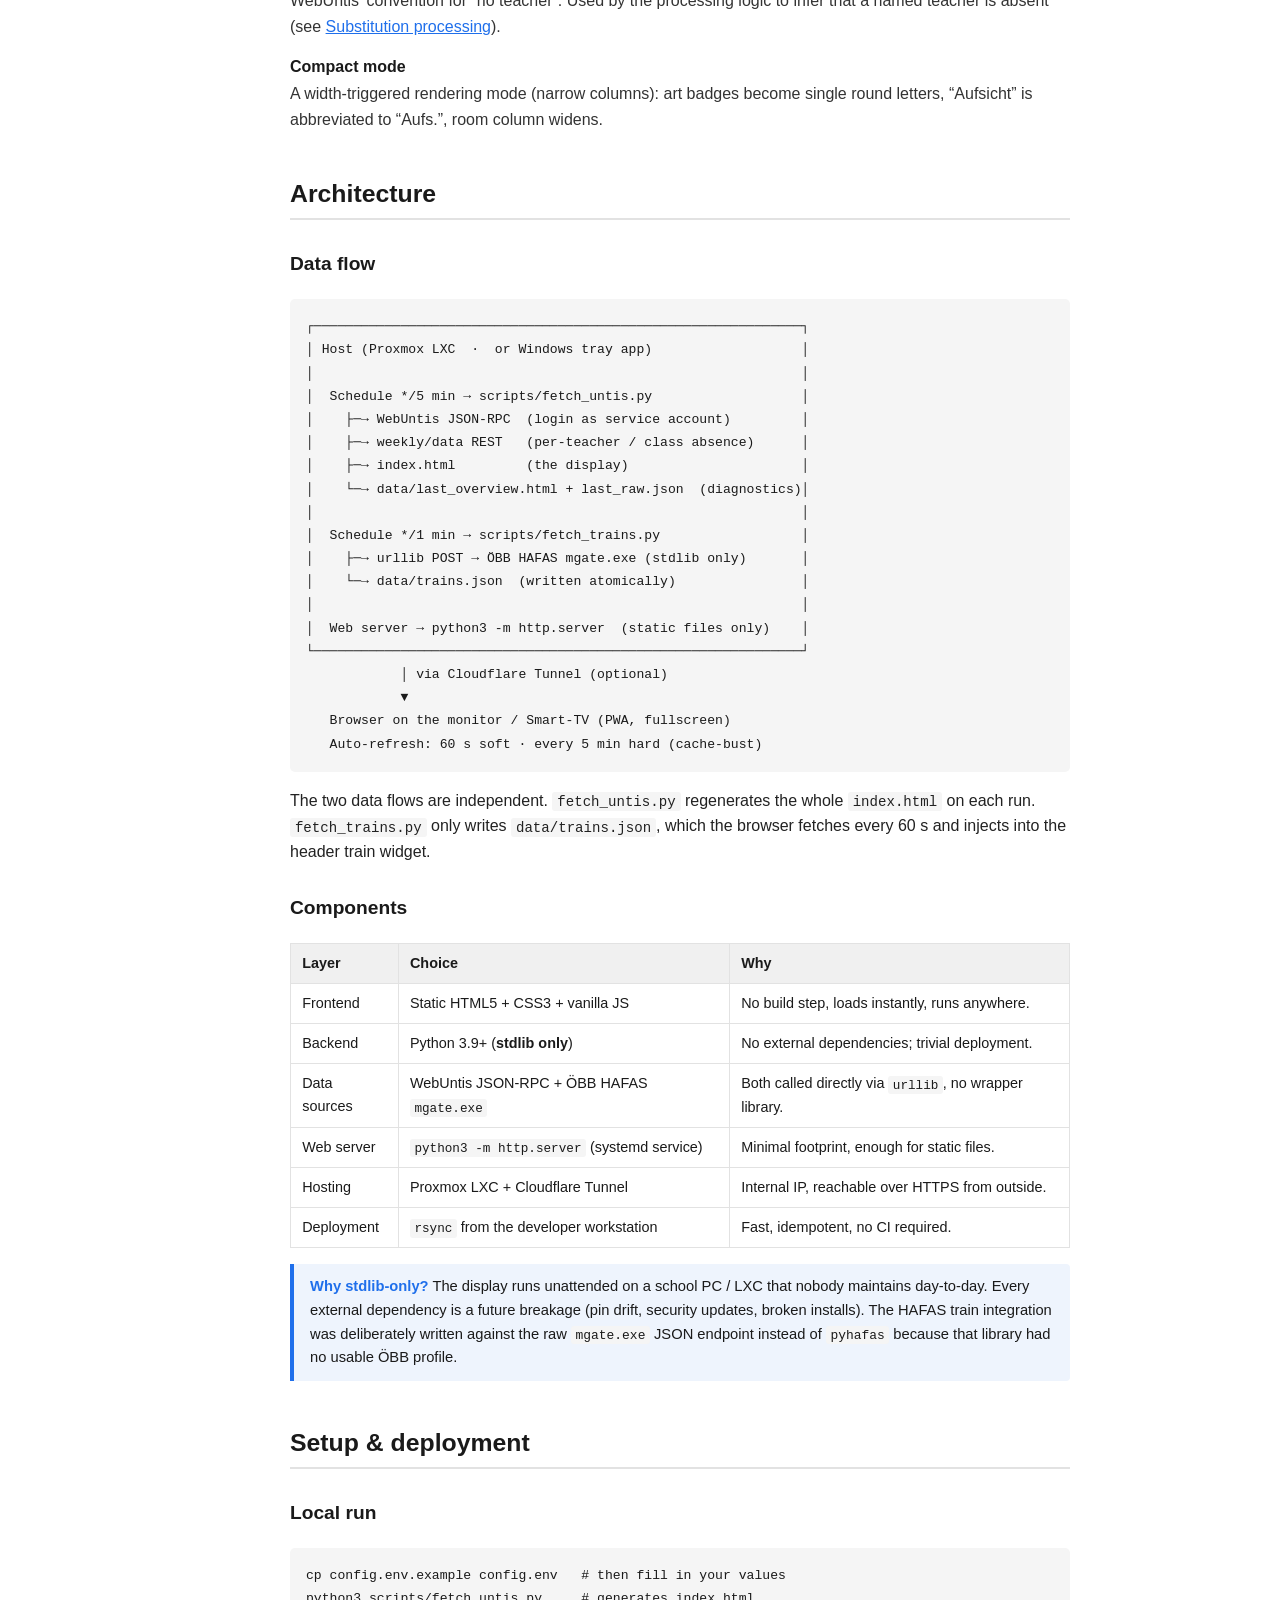
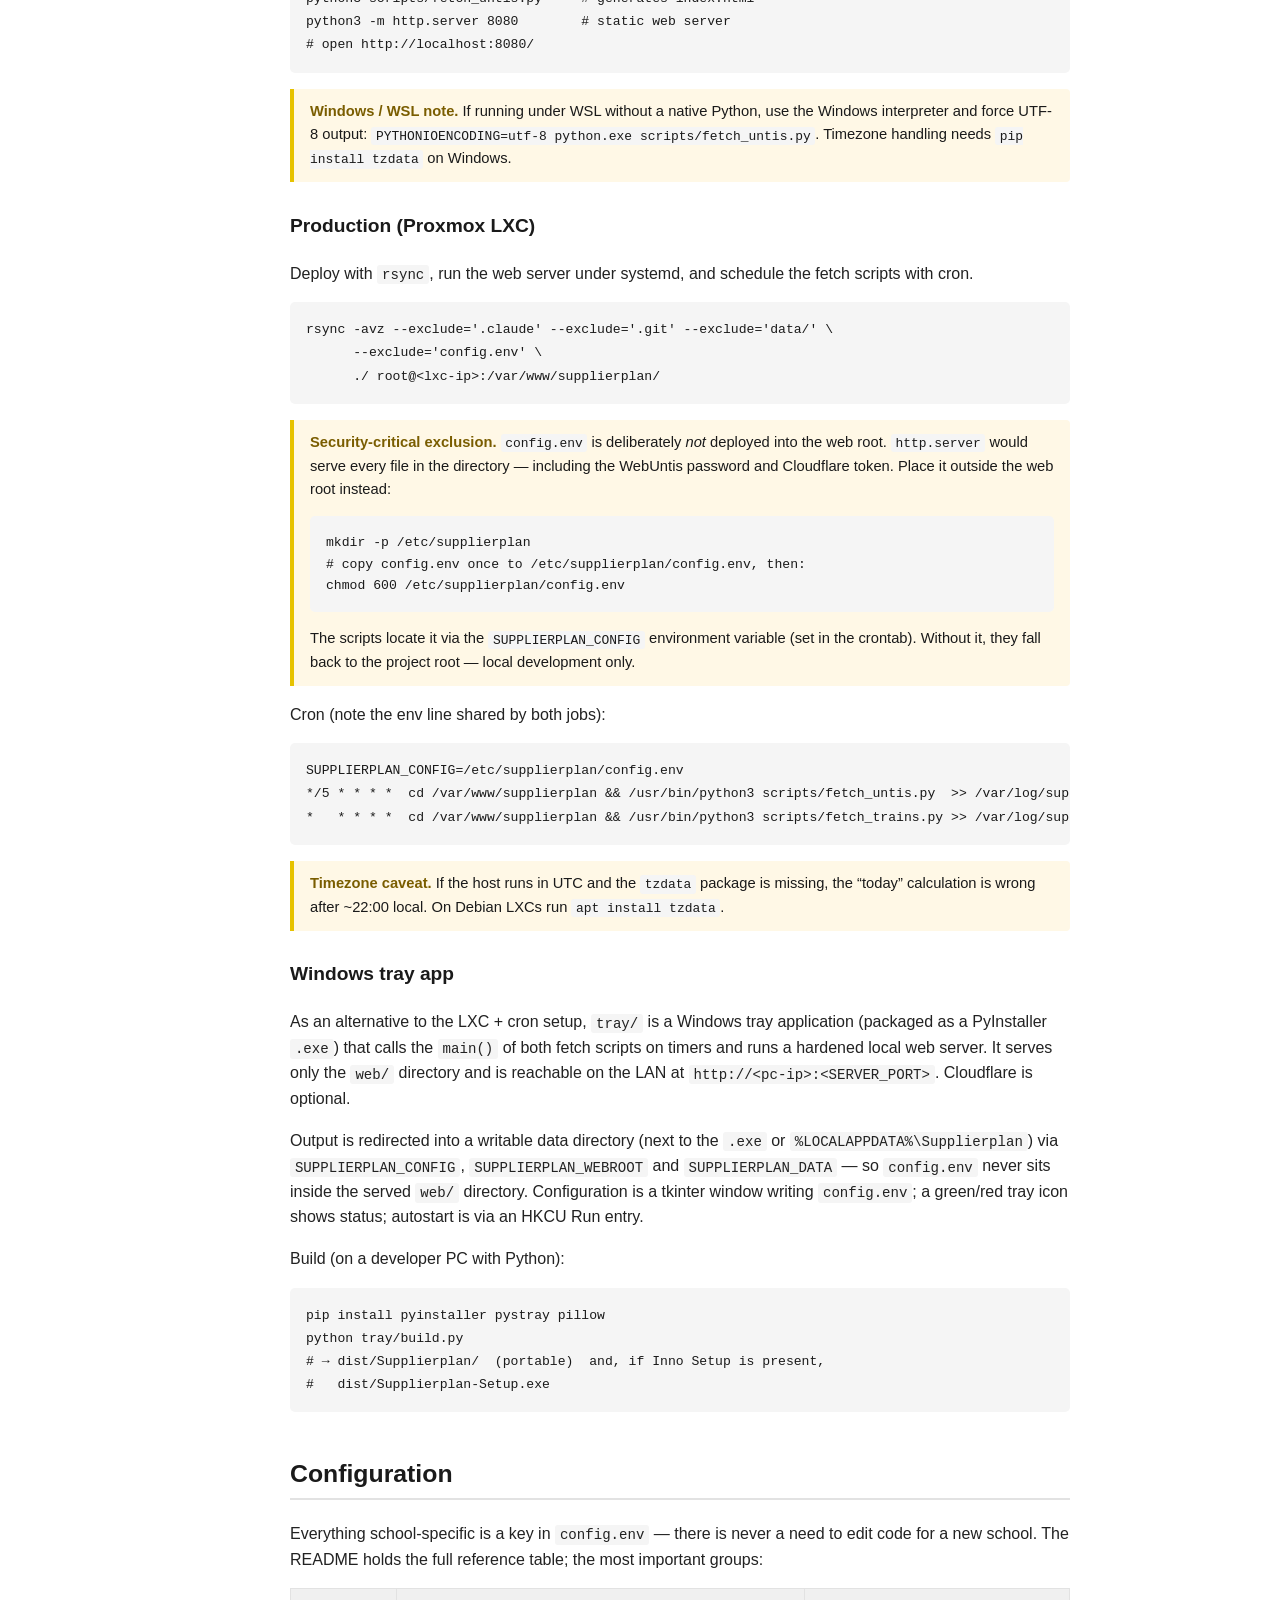
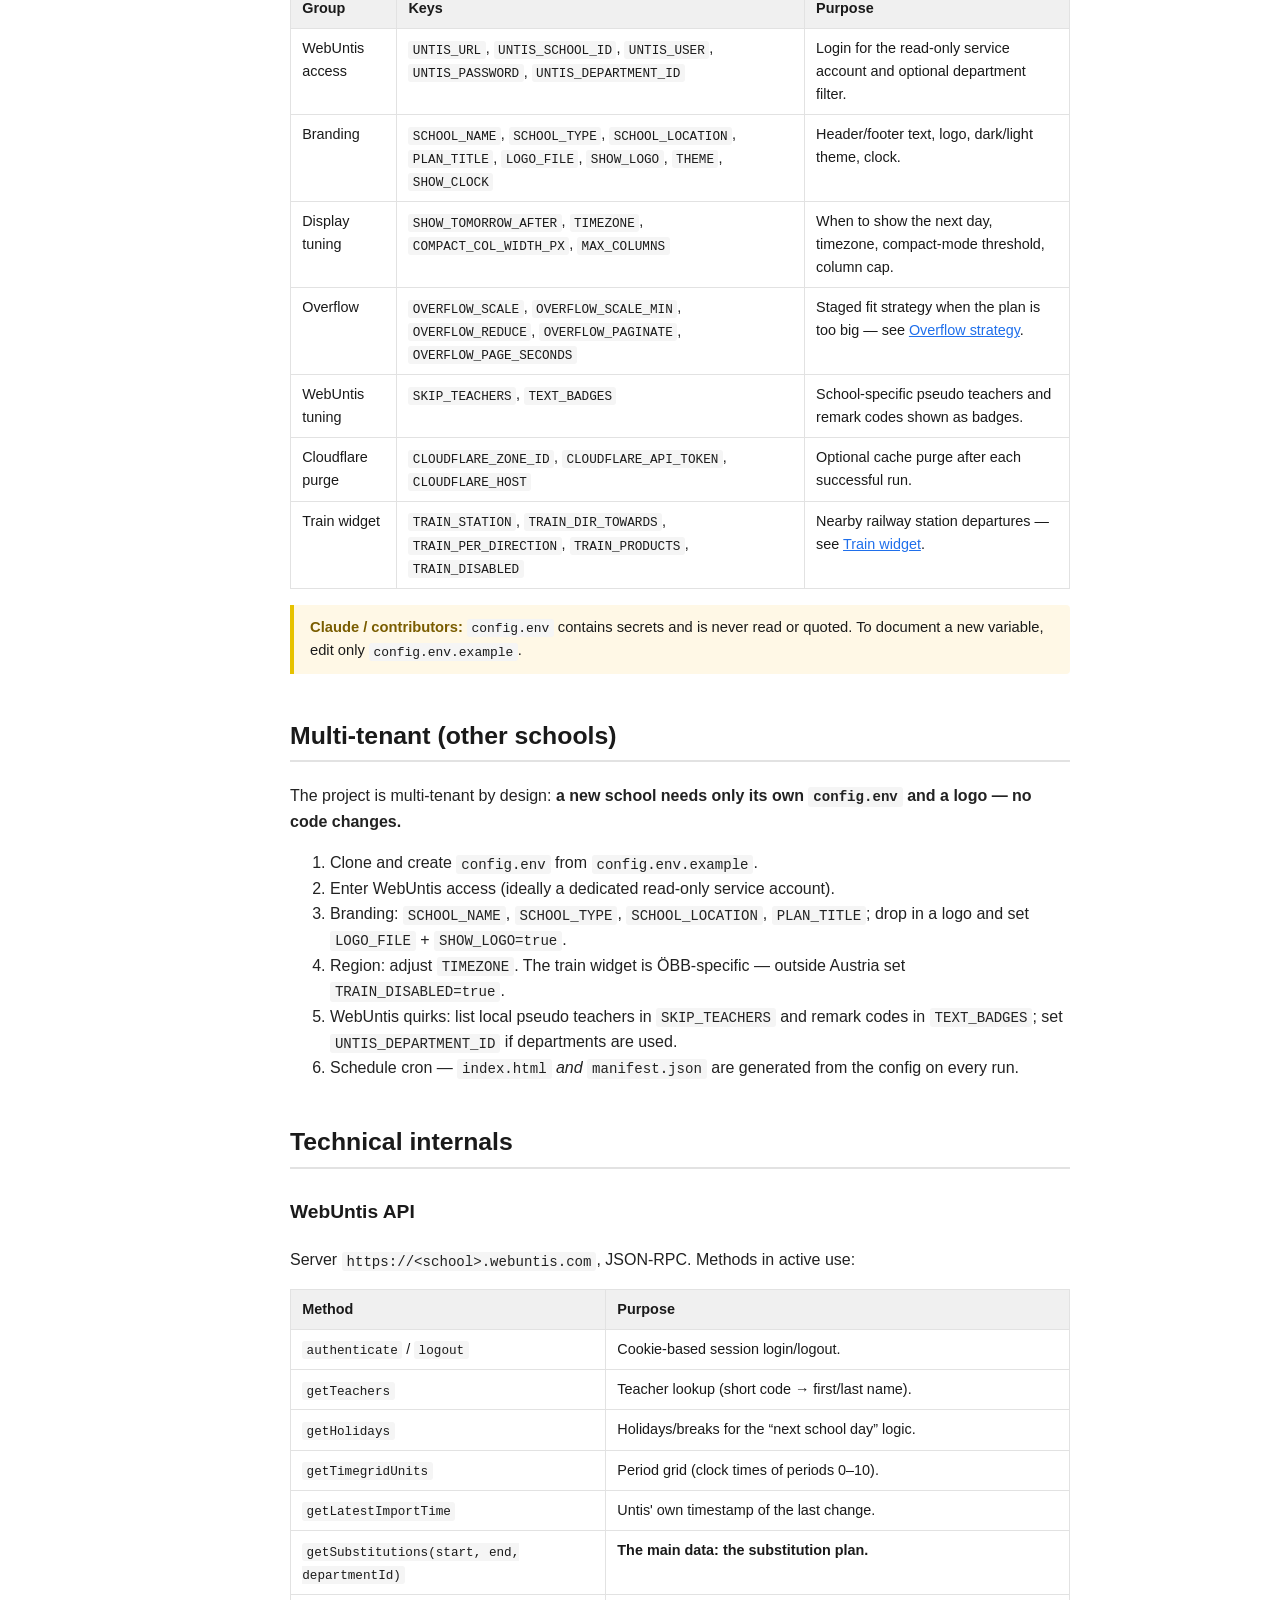
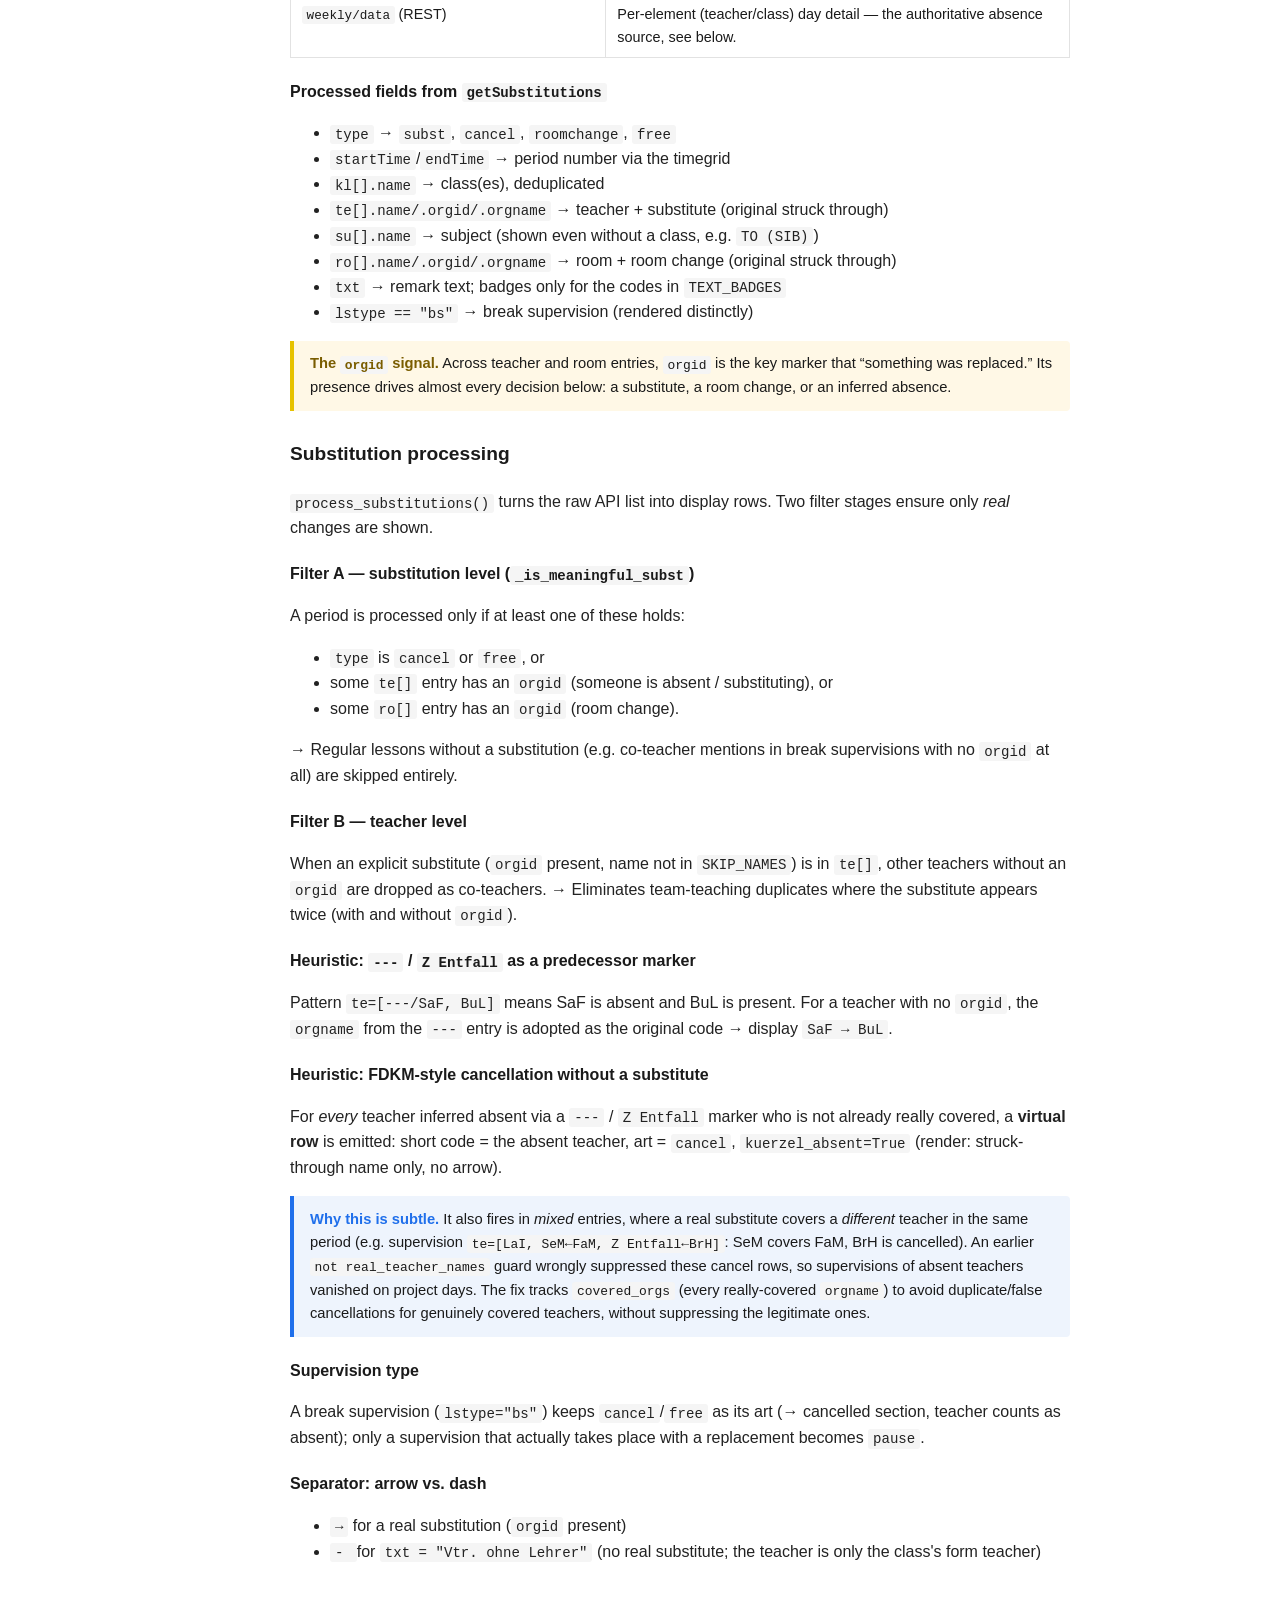
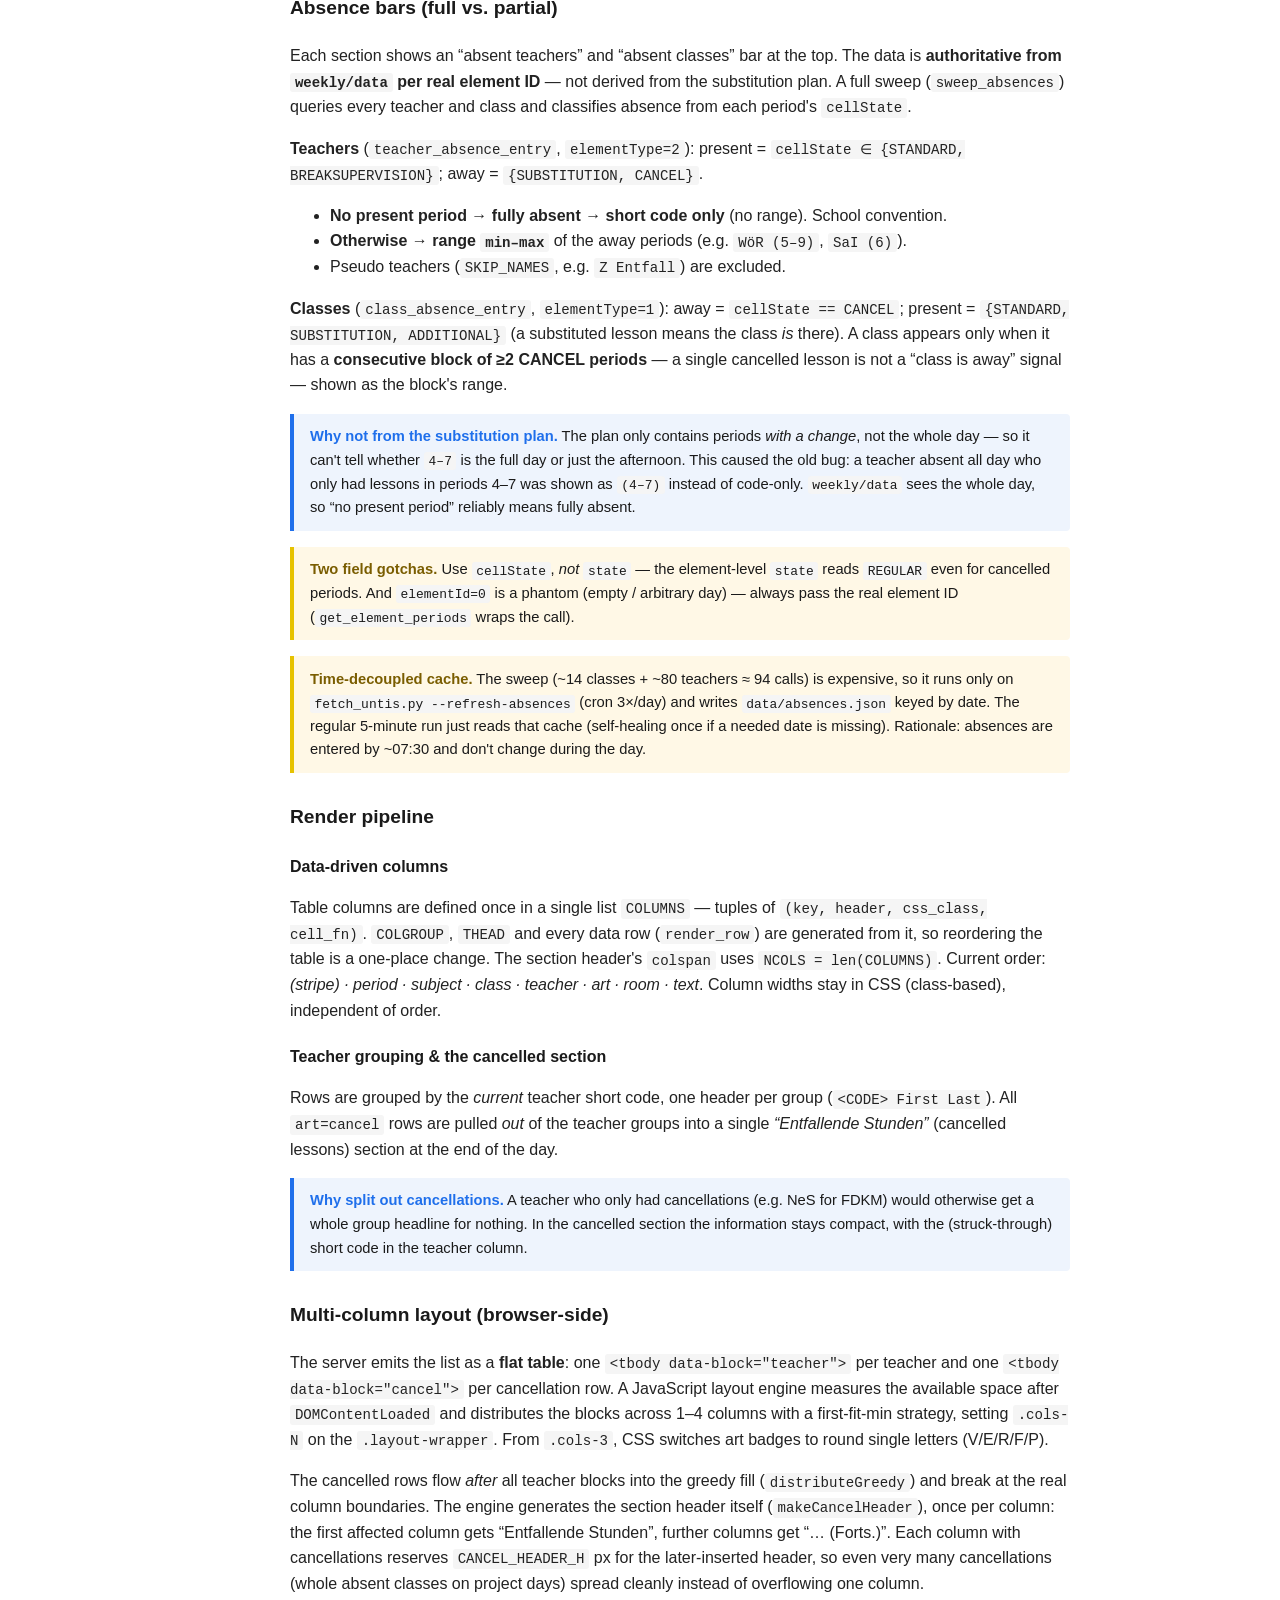
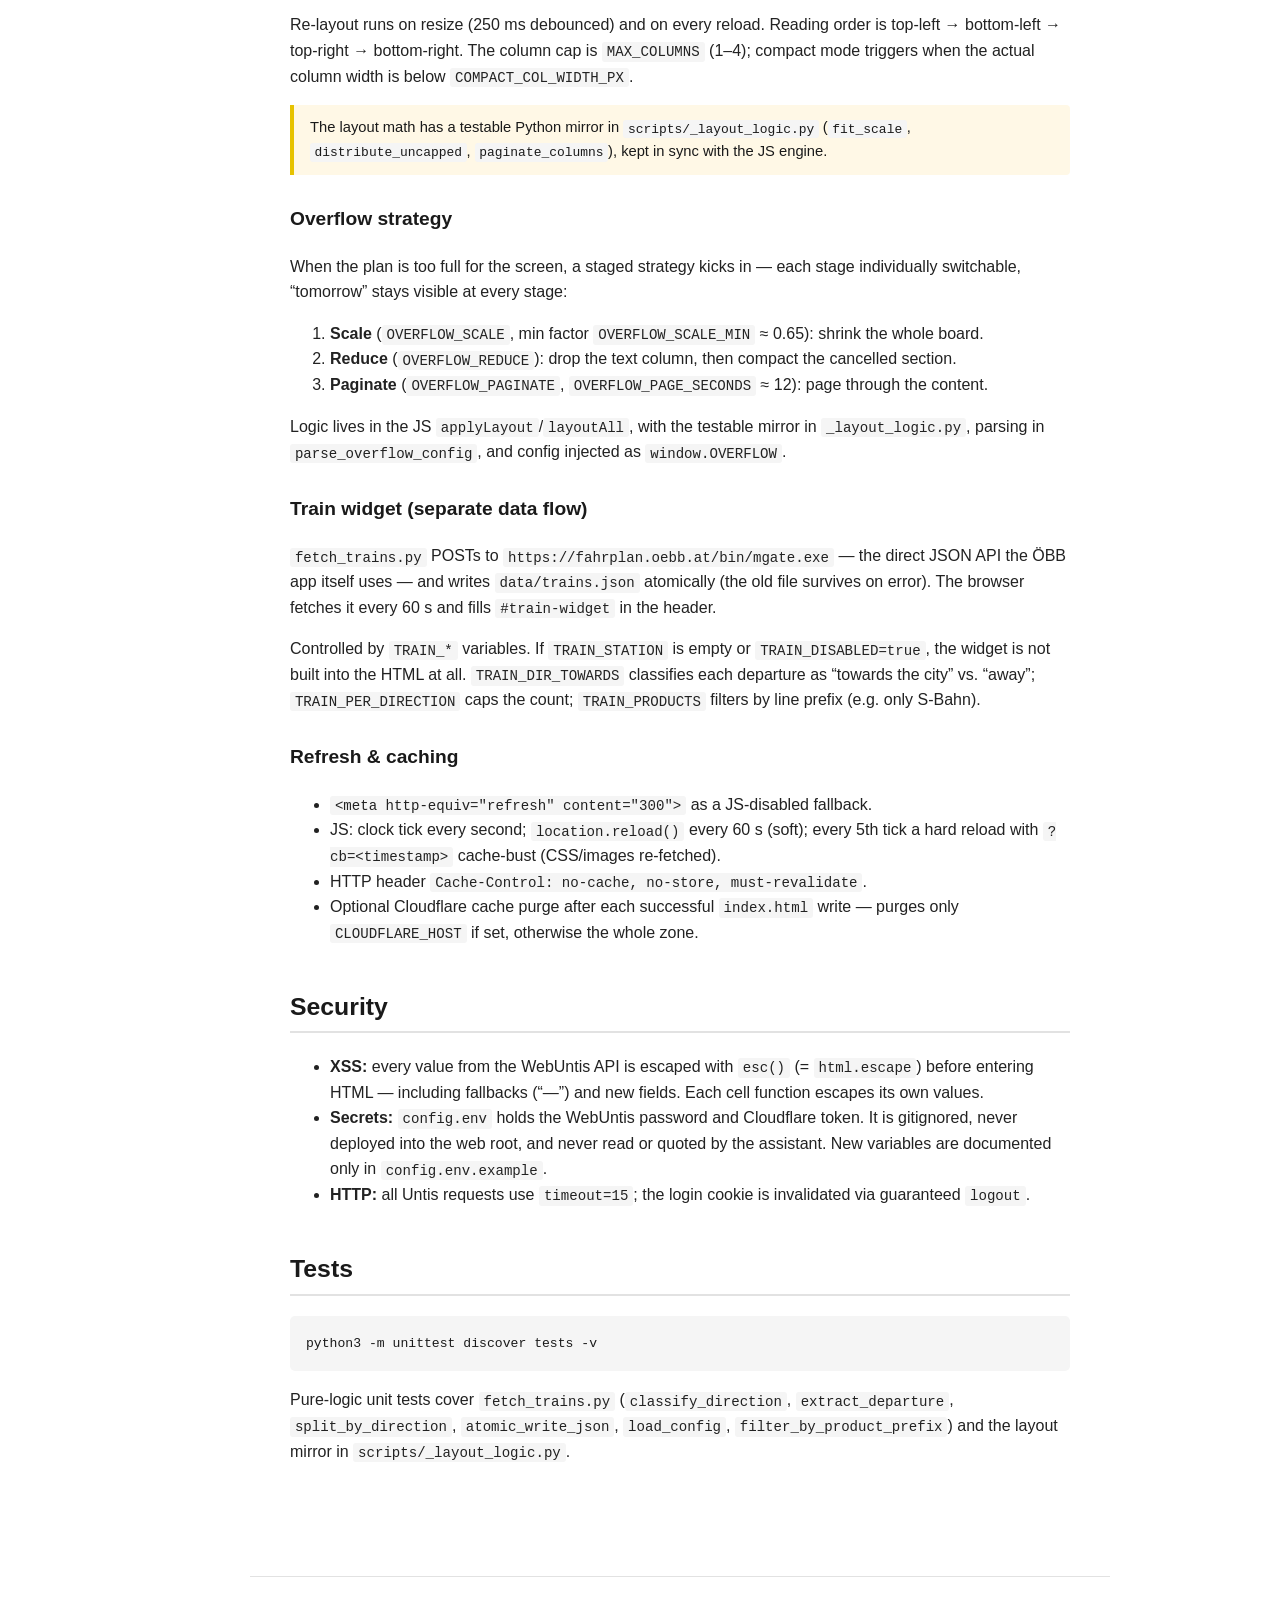
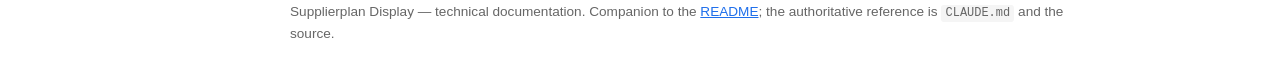
==== commit a24ce6f8: "feat(absences): Leisten autoritativ aus weekly/data (Sweep + Cache + Tests) - sweep_absences + teach" ====
--- a/docs/index.html
+++ b/docs/index.html
@@ -367,7 +367,7 @@
   <tr><td><code>getTimegridUnits</code></td><td>Period grid (clock times of periods 0–10).</td></tr>
   <tr><td><code>getLatestImportTime</code></td><td>Untis' own timestamp of the last change.</td></tr>
   <tr><td><code>getSubstitutions(start, end, departmentId)</code></td><td><strong>The main data: the substitution plan.</strong></td></tr>
-  <tr><td><code>weekly/data</code> (REST)</td><td>Per-teacher day detail for full-vs-partial absence — see below.</td></tr>
+  <tr><td><code>weekly/data</code> (REST)</td><td>Per-element (teacher/class) day detail — the authoritative absence source, see below.</td></tr>
 </table>
 <h4>Processed fields from <code>getSubstitutions</code></h4>
 <ul>
@@ -445,40 +445,46 @@
 
 <h3 id="absence">Absence bars (full vs. partial)</h3>
 <p>
-  Each section shows an “absent teachers” bar at the top. Sources: <code>te[].orgname</code>
-  with <code>orgid</code> (the covered teacher is absent), <code>kuerzel_absent=True</code>
-  (FDKM-style), and <code>art="cancel"</code> (cancellation ⇒ teacher absent).
-</p>
-<p>Whether a teacher is shown as <strong>fully</strong> or <strong>partially</strong> absent
-   is data-driven, not heuristic:</p>
+  Each section shows an “absent teachers” and “absent classes” bar at the top. The data is
+  <strong>authoritative from <code>weekly/data</code> per real element ID</strong> — not
+  derived from the substitution plan. A full sweep (<code>sweep_absences</code>) queries
+  every teacher and class and classifies absence from each period's <code>cellState</code>.
+</p>
+<p><strong>Teachers</strong> (<code>teacher_absence_entry</code>, <code>elementType=2</code>):
+   present = <code>cellState ∈ {STANDARD, BREAKSUPERVISION}</code>; away =
+   <code>{SUBSTITUTION, CANCEL}</code>.</p>
 <ul>
-  <li><strong>Fully absent → short code only</strong> (no period range). School convention.</li>
-  <li><strong>Partially absent → range <code>min–max</code></strong> of the missing periods
-      (e.g. <code>WöR&nbsp;(5–9)</code>); a single period → just the number (<code>SaI&nbsp;(6)</code>).</li>
+  <li><strong>No present period → fully absent → short code only</strong> (no range). School convention.</li>
+  <li><strong>Otherwise → range <code>min–max</code></strong> of the away periods
+      (e.g. <code>WöR&nbsp;(5–9)</code>, <code>SaI&nbsp;(6)</code>).</li>
+  <li>Pseudo teachers (<code>SKIP_NAMES</code>, e.g. <code>Z&nbsp;Entfall</code>) are excluded.</li>
 </ul>
-<p>
-  <code>determine_full_absent()</code> calls
-  <code>get_teacher_present_periods(teacher_id, date)</code> per absent teacher, hitting
-  the REST endpoint <code>weekly/data?elementType=2&amp;elementId=&lt;id&gt;</code>. If the
-  teacher has <em>no</em> period that day with <code>cellState ∈ {STANDARD,
-  BREAKSUPERVISION}</code>, they are fully absent → short code only. Otherwise →
-  partially absent → range.
-</p>
+<p><strong>Classes</strong> (<code>class_absence_entry</code>, <code>elementType=1</code>):
+   away = <code>cellState == CANCEL</code>; present = <code>{STANDARD, SUBSTITUTION,
+   ADDITIONAL}</code> (a substituted lesson means the class <em>is</em> there). A class
+   appears only when it has a <strong>consecutive block of ≥2 CANCEL periods</strong> — a
+   single cancelled lesson is not a “class is away” signal — shown as the block's range.</p>
 <div class="why">
-  <strong>Why a separate call is needed.</strong> The substitution plan only contains
-  periods <em>with a change</em>, not the whole day — so it cannot tell whether
-  <code>1–5</code> is the full day or just the morning. Hence the extra
-  <code>weekly/data</code> call.
+  <strong>Why not from the substitution plan.</strong> The plan only contains periods
+  <em>with a change</em>, not the whole day — so it can't tell whether <code>4–7</code> is
+  the full day or just the afternoon. This caused the old bug: a teacher absent all day
+  who only had lessons in periods 4–7 was shown as <code>(4–7)</code> instead of code-only.
+  <code>weekly/data</code> sees the whole day, so “no present period” reliably means fully
+  absent.
 </div>
 <div class="note">
   <strong>Two field gotchas.</strong> Use <code>cellState</code>, <em>not</em>
   <code>state</code> — the element-level <code>state</code> reads <code>REGULAR</code> even
-  for cancelled periods and is unusable. And <code>elementId=0</code> is a phantom
-  (returns arbitrary days) — always pass the real teacher ID. (<code>get_weekly_class_absences</code>
-  still uses <code>elementId=0</code> for classes and is therefore unreliable — a known TODO.)
-</div>
-<p>Cost: one REST call per absent teacher per displayed day. On API error or unknown ID,
-   the teacher safely falls back to the range display.</p>
+  for cancelled periods. And <code>elementId=0</code> is a phantom (empty / arbitrary day) —
+  always pass the real element ID (<code>get_element_periods</code> wraps the call).
+</div>
+<div class="note">
+  <strong>Time-decoupled cache.</strong> The sweep (~14 classes + ~80 teachers ≈ 94 calls)
+  is expensive, so it runs only on <code>fetch_untis.py --refresh-absences</code> (cron
+  3×/day) and writes <code>data/absences.json</code> keyed by date. The regular 5-minute
+  run just reads that cache (self-healing once if a needed date is missing). Rationale:
+  absences are entered by ~07:30 and don't change during the day.
+</div>
 
 <h3 id="render">Render pipeline</h3>
 <h4>Data-driven columns</h4>
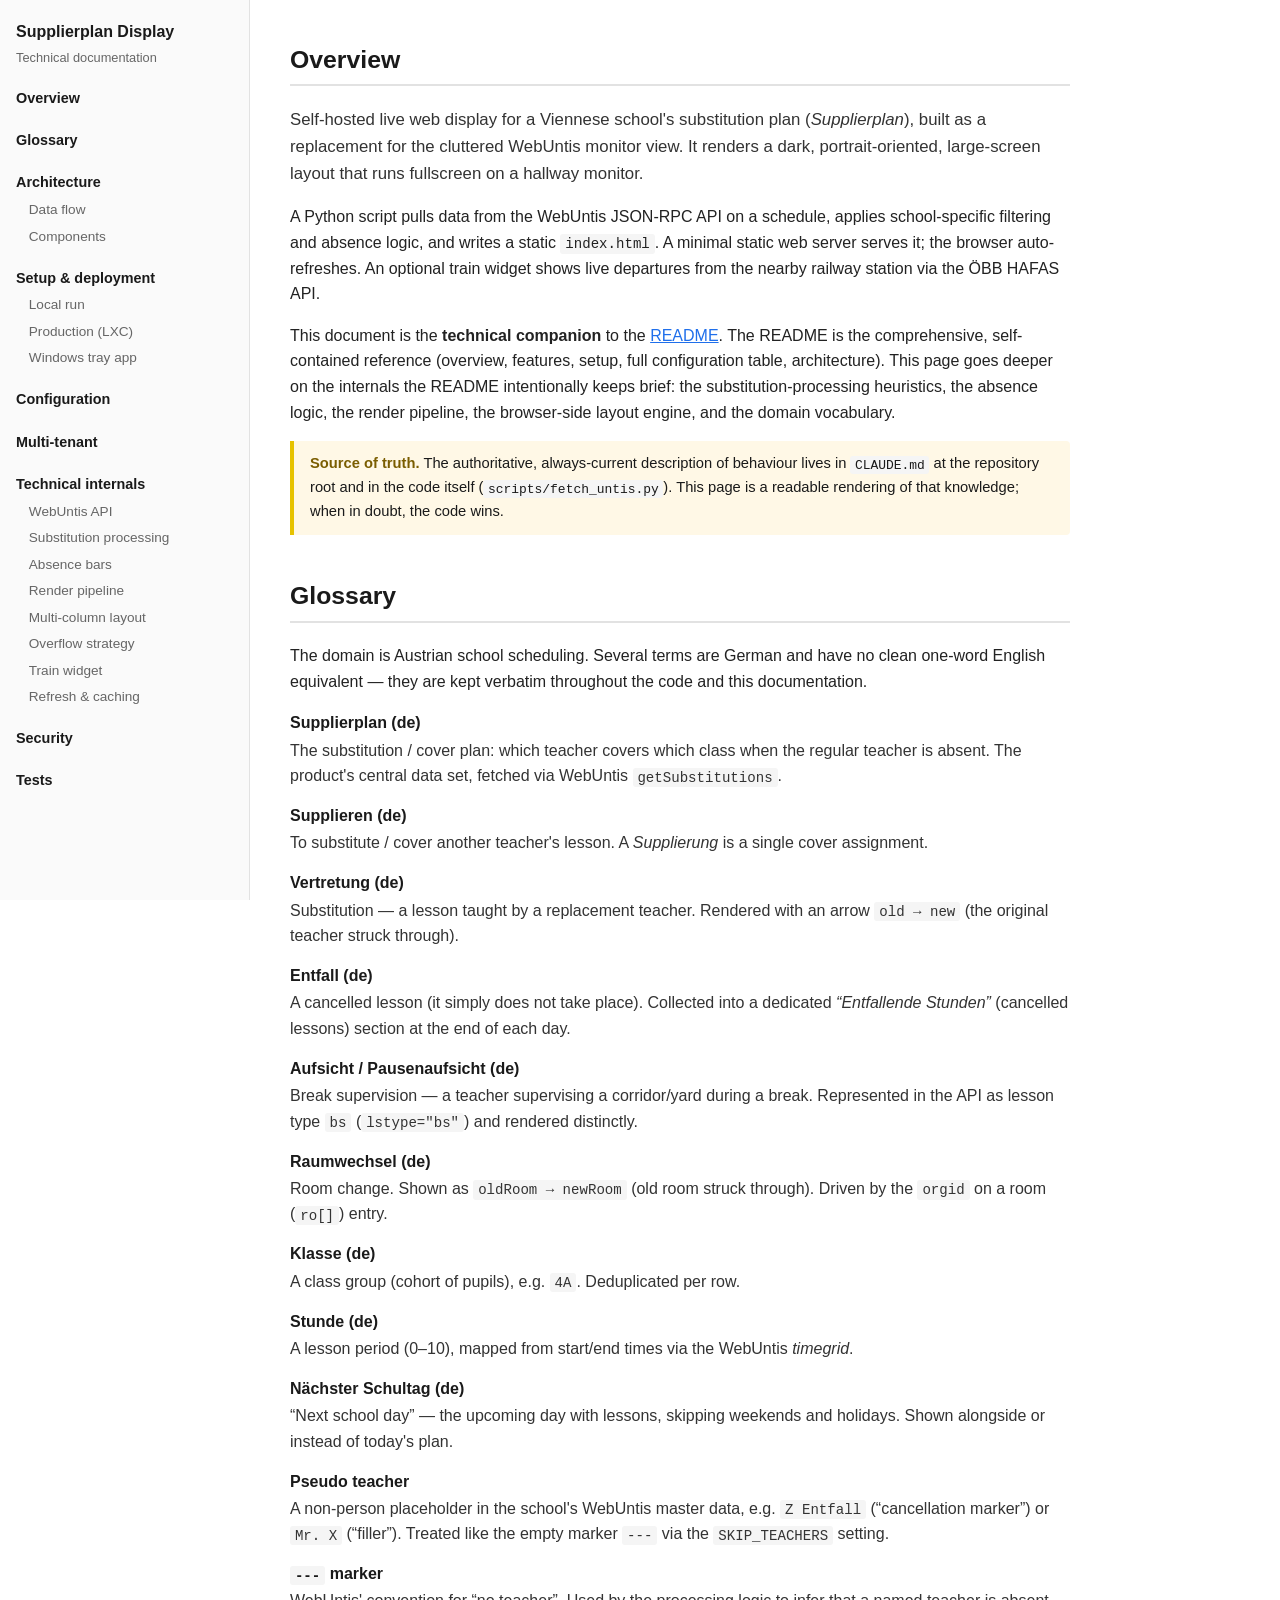
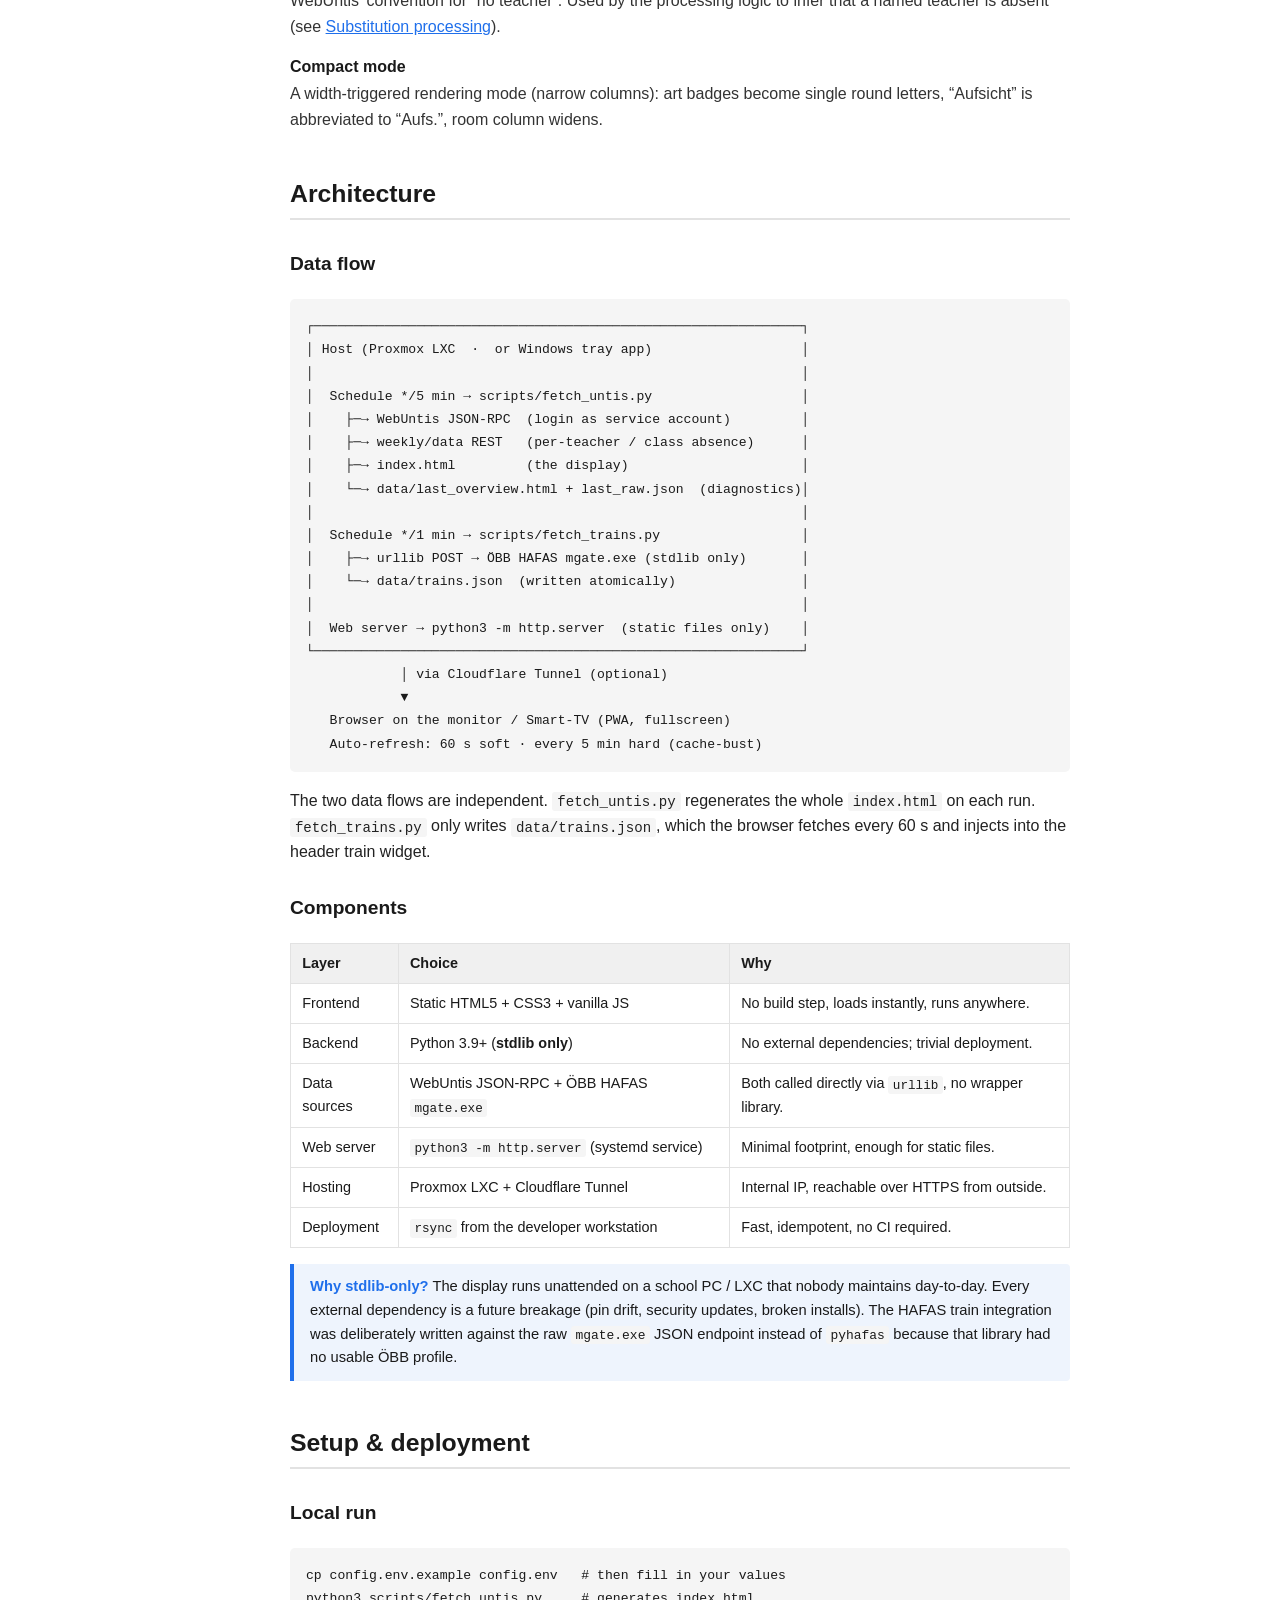
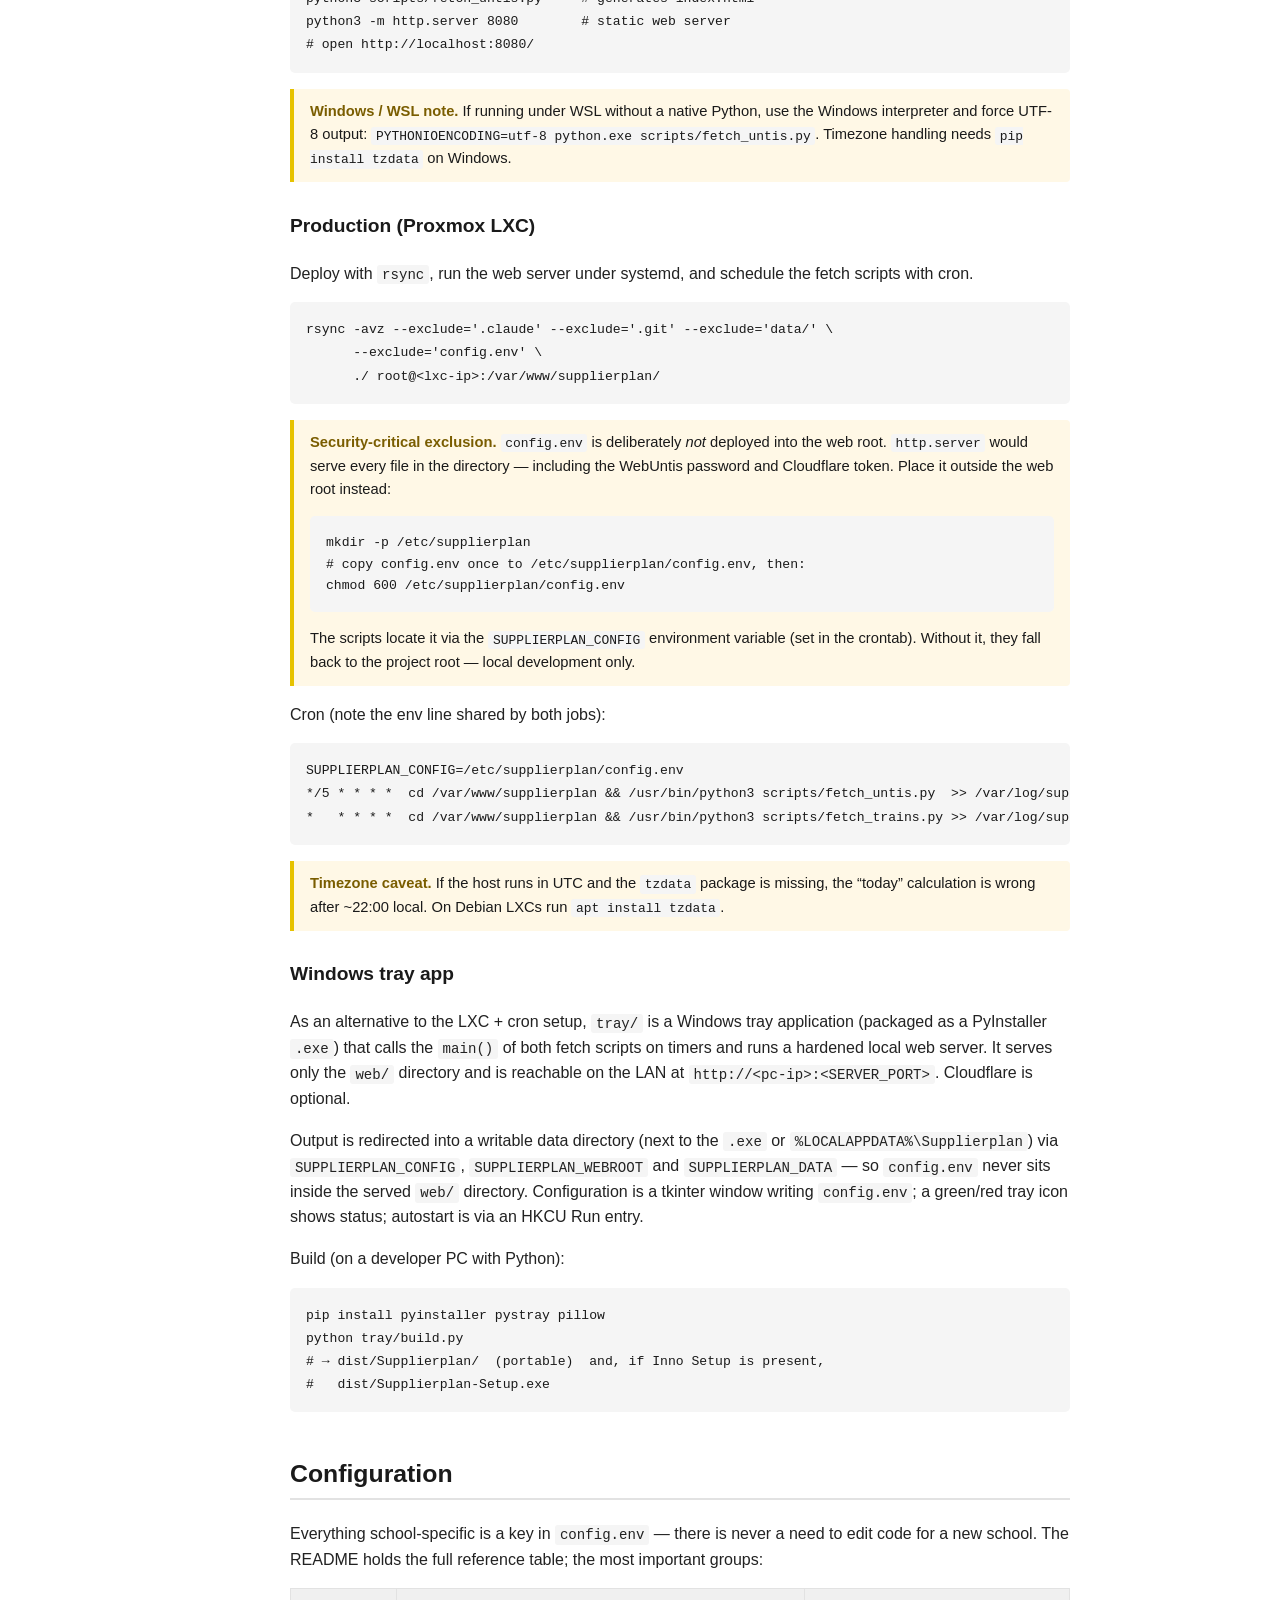
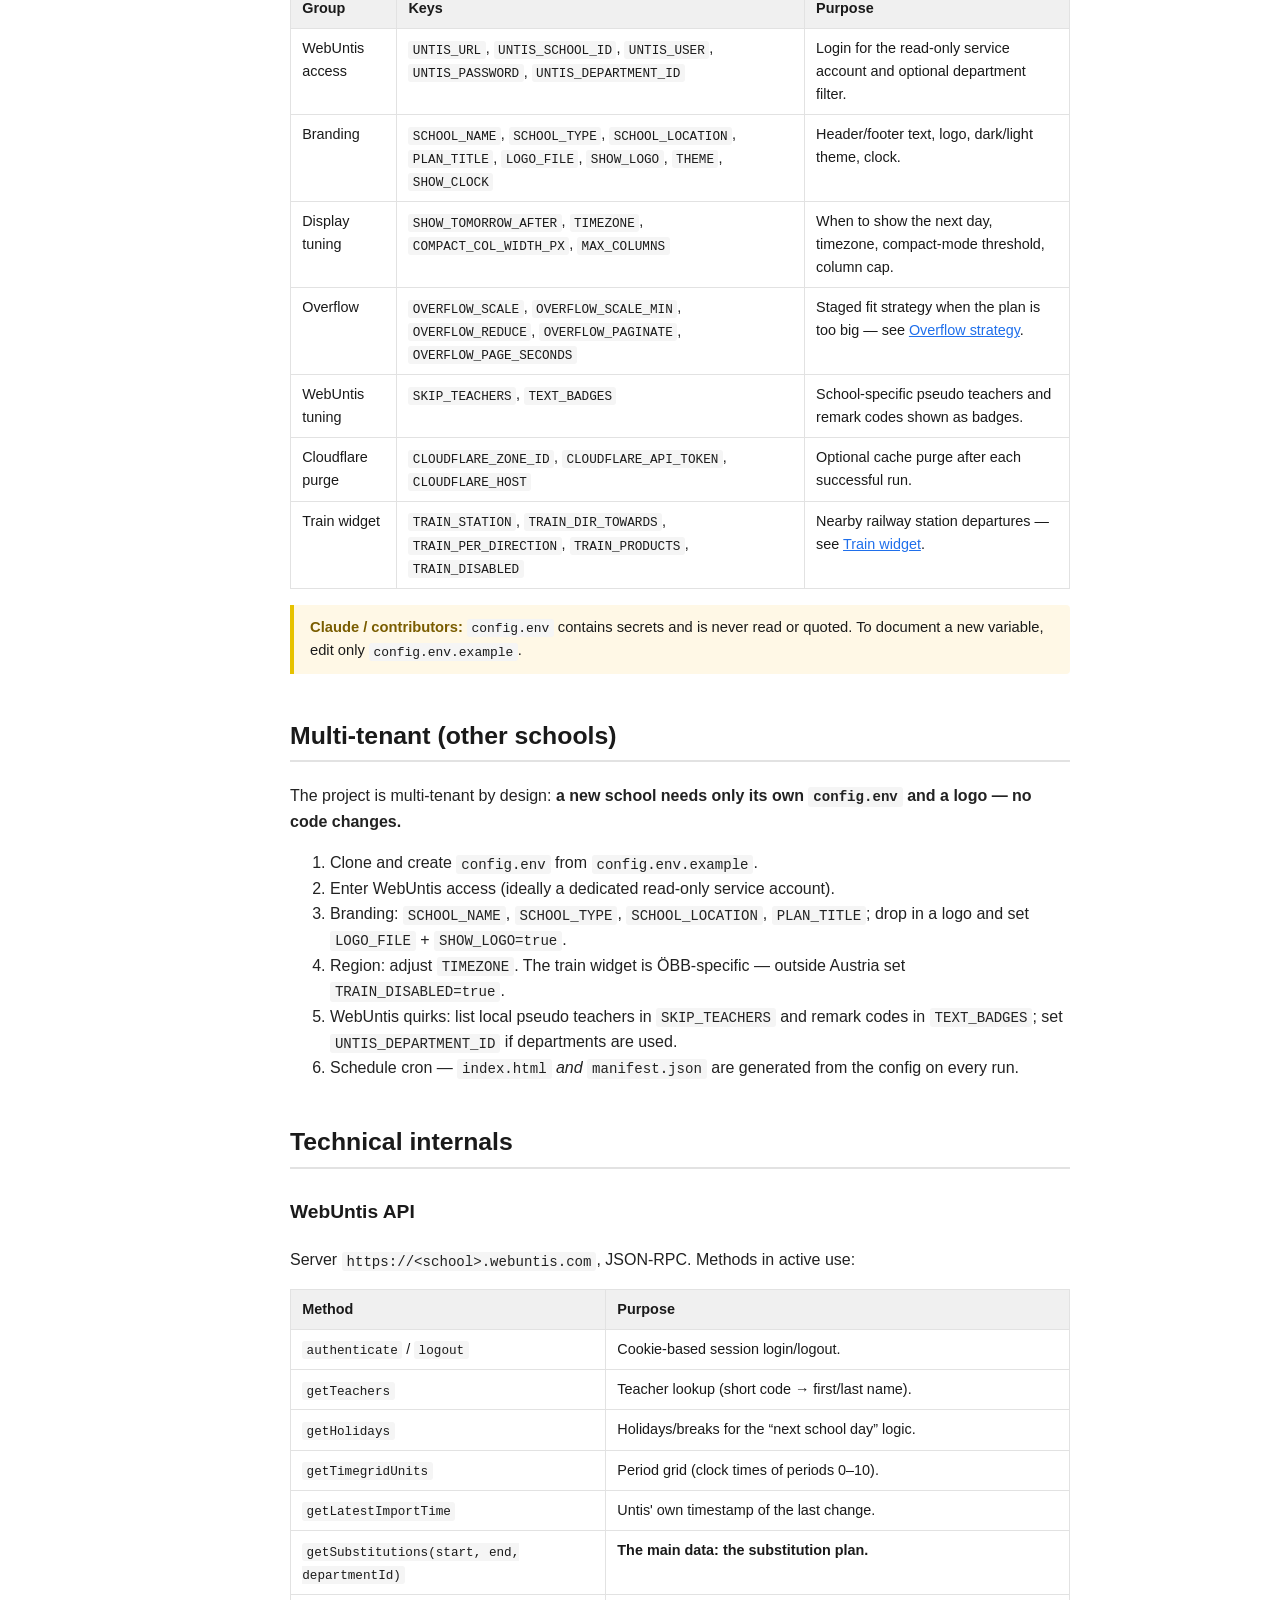
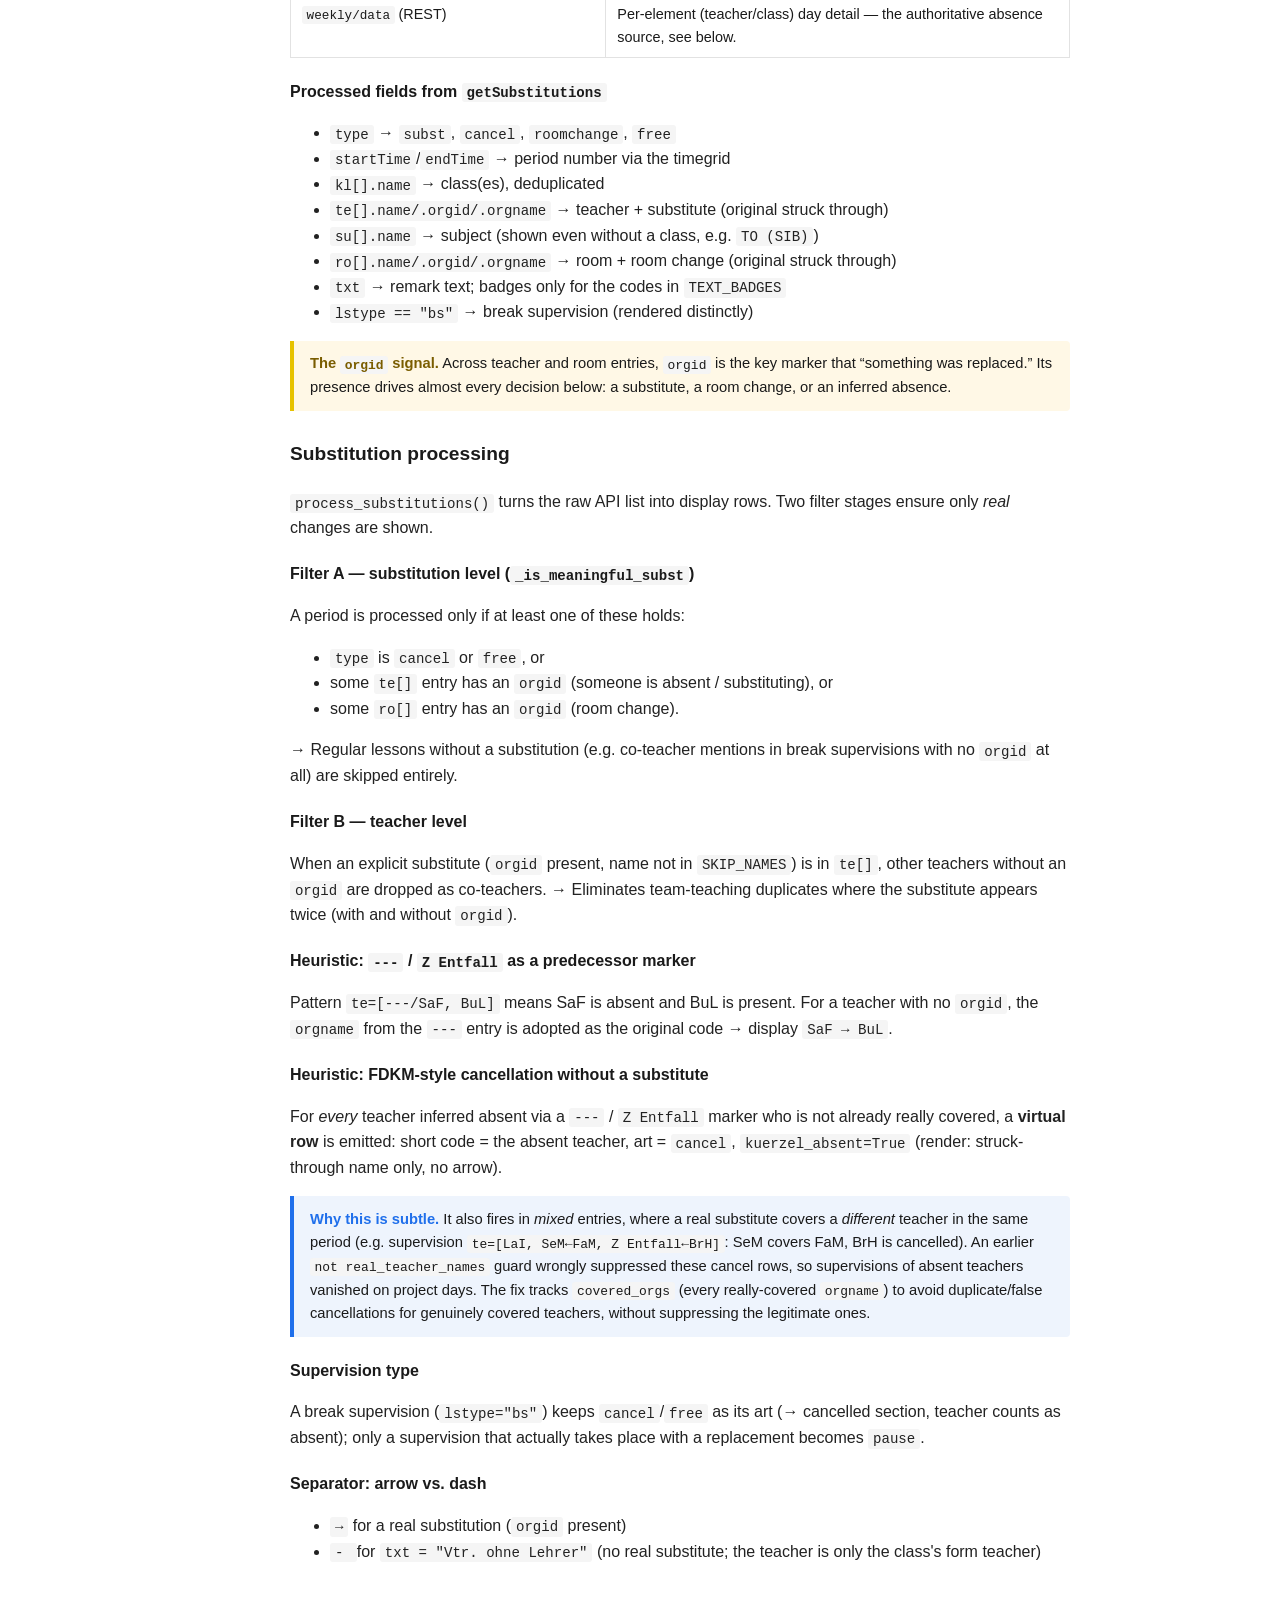
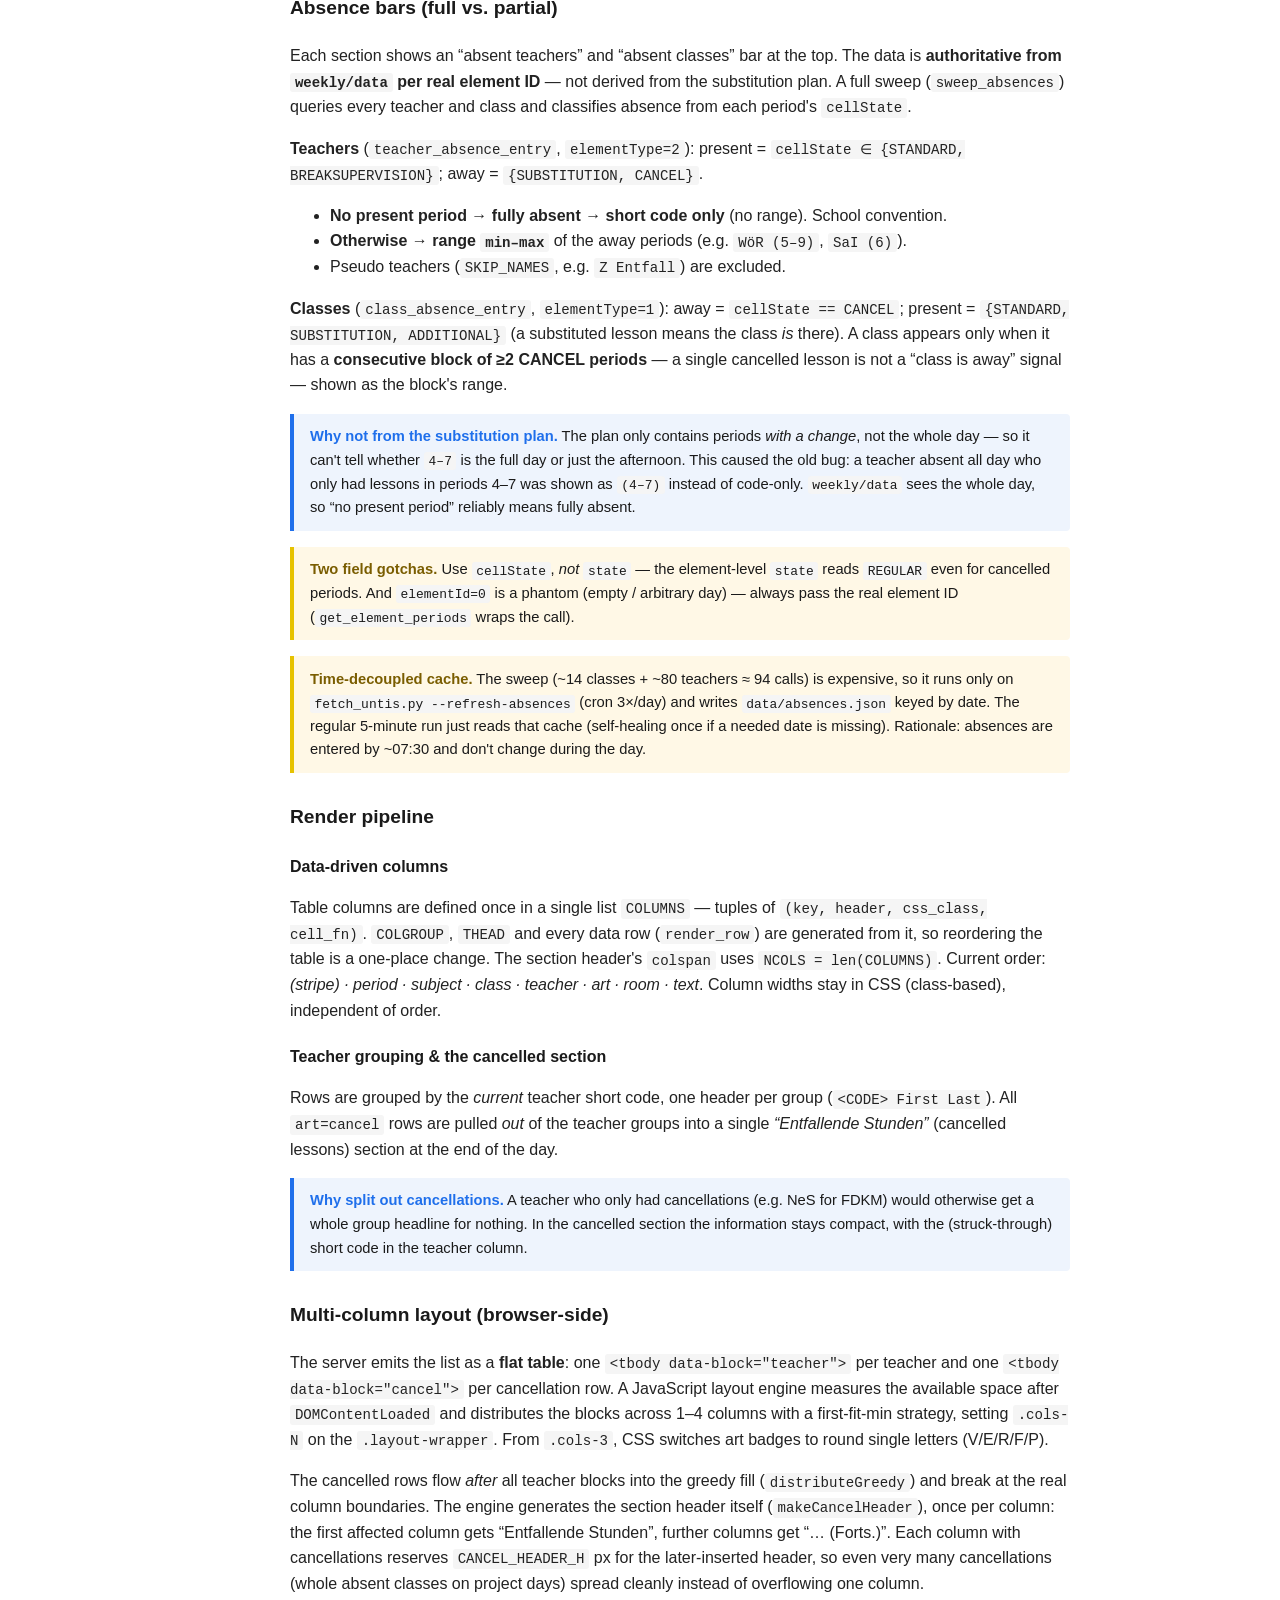
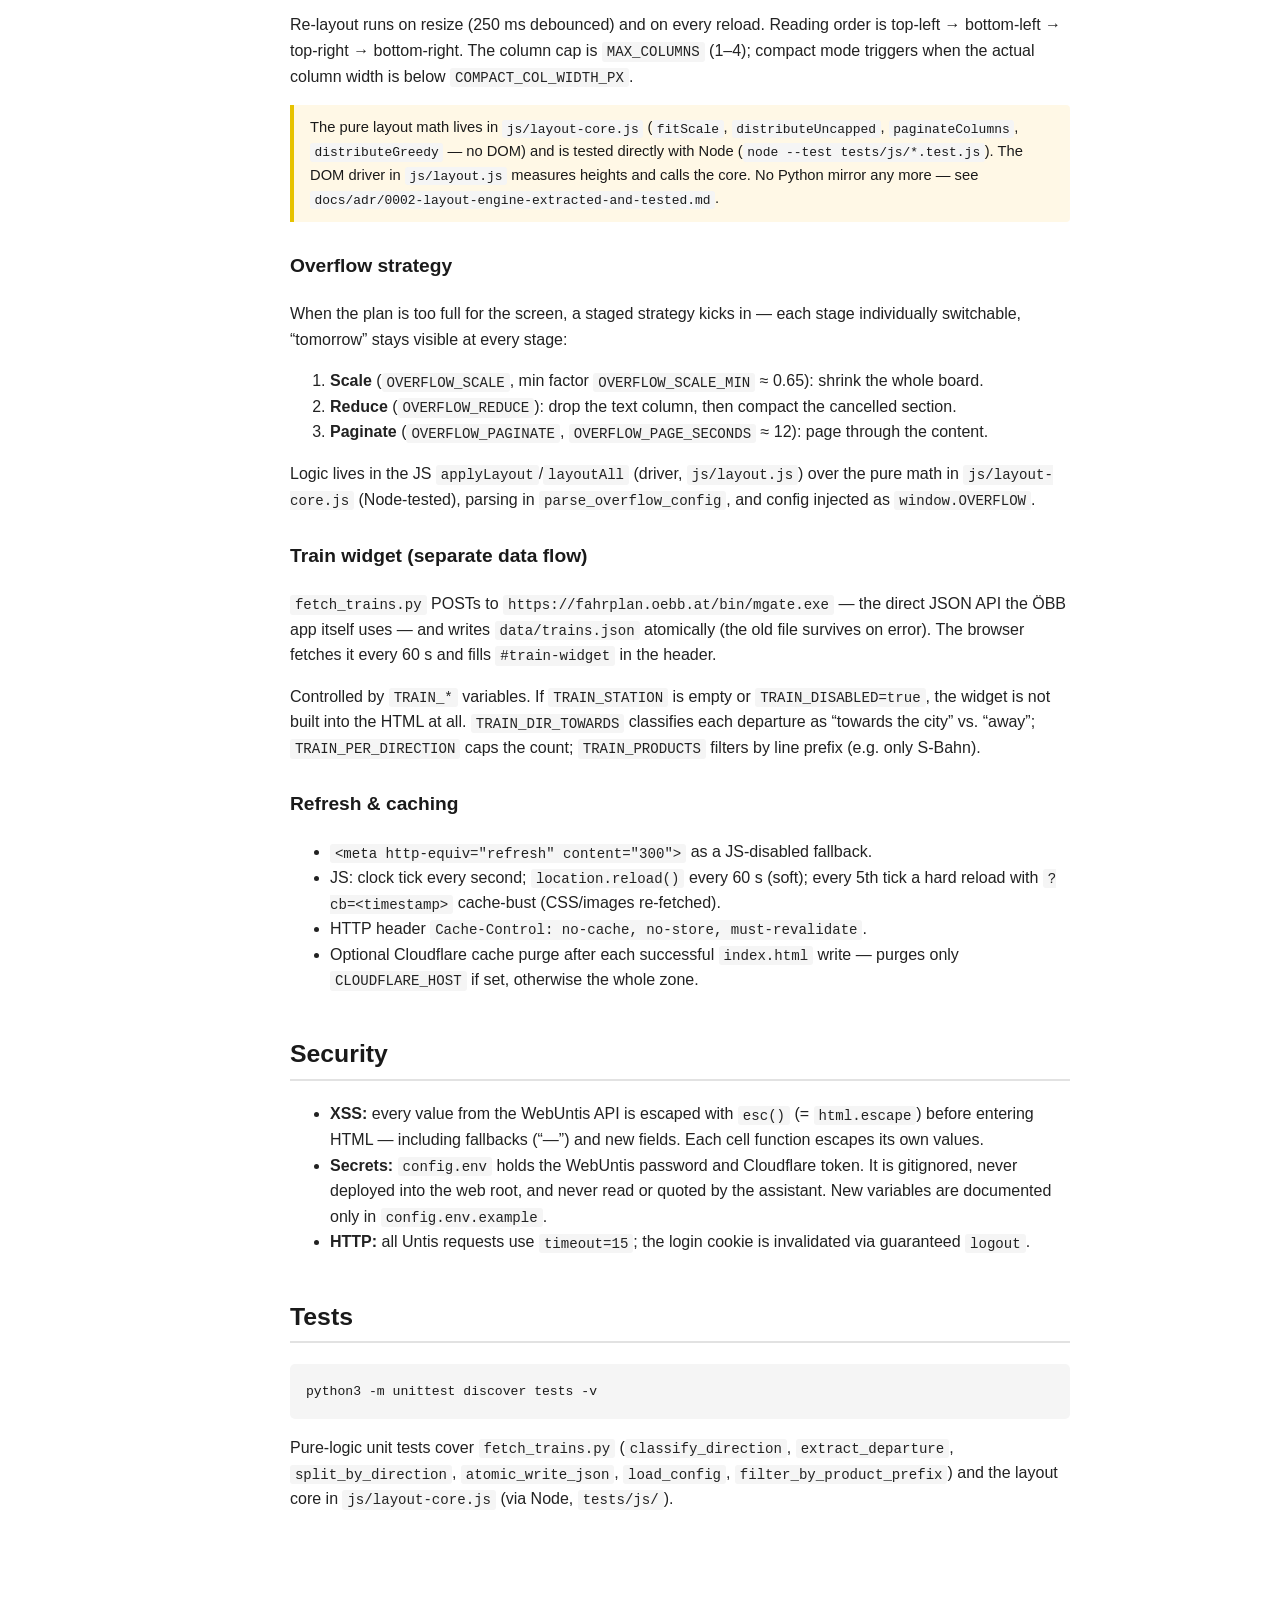
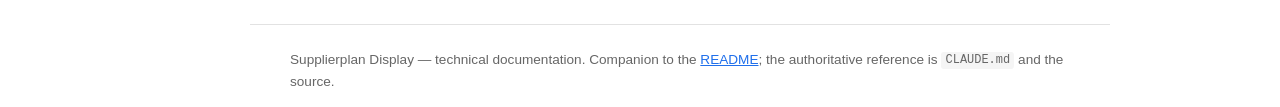
==== commit 47705644: "refactor(layout): Python-Mirror _layout_logic + dessen Tests entfernt Reine Layout-Mathematik ist je" ====
--- a/docs/index.html
+++ b/docs/index.html
@@ -537,9 +537,12 @@
   below <code>COMPACT_COL_WIDTH_PX</code>.
 </p>
 <div class="note">
-  The layout math has a testable Python mirror in <code>scripts/_layout_logic.py</code>
-  (<code>fit_scale</code>, <code>distribute_uncapped</code>, <code>paginate_columns</code>),
-  kept in sync with the JS engine.
+  The pure layout math lives in <code>js/layout-core.js</code>
+  (<code>fitScale</code>, <code>distributeUncapped</code>, <code>paginateColumns</code>,
+  <code>distributeGreedy</code> — no DOM) and is tested directly with Node
+  (<code>node --test tests/js/*.test.js</code>). The DOM driver in
+  <code>js/layout.js</code> measures heights and calls the core. No Python mirror any
+  more — see <code>docs/adr/0002-layout-engine-extracted-and-tested.md</code>.
 </div>
 
 <h3 id="overflow">Overflow strategy</h3>
@@ -553,9 +556,10 @@
   <li><strong>Paginate</strong> (<code>OVERFLOW_PAGINATE</code>, <code>OVERFLOW_PAGE_SECONDS</code> ≈ 12): page through the content.</li>
 </ol>
 <p>
-  Logic lives in the JS <code>applyLayout</code>/<code>layoutAll</code>, with the testable
-  mirror in <code>_layout_logic.py</code>, parsing in <code>parse_overflow_config</code>,
-  and config injected as <code>window.OVERFLOW</code>.
+  Logic lives in the JS <code>applyLayout</code>/<code>layoutAll</code> (driver,
+  <code>js/layout.js</code>) over the pure math in <code>js/layout-core.js</code>
+  (Node-tested), parsing in <code>parse_overflow_config</code>, and config injected as
+  <code>window.OVERFLOW</code>.
 </p>
 
 <h3 id="trains">Train widget (separate data flow)</h3>
@@ -600,8 +604,8 @@
   Pure-logic unit tests cover <code>fetch_trains.py</code> (<code>classify_direction</code>,
   <code>extract_departure</code>, <code>split_by_direction</code>,
   <code>atomic_write_json</code>, <code>load_config</code>,
-  <code>filter_by_product_prefix</code>) and the layout mirror in
-  <code>scripts/_layout_logic.py</code>.
+  <code>filter_by_product_prefix</code>) and the layout core in
+  <code>js/layout-core.js</code> (via Node, <code>tests/js/</code>).
 </p>
 
 </main>
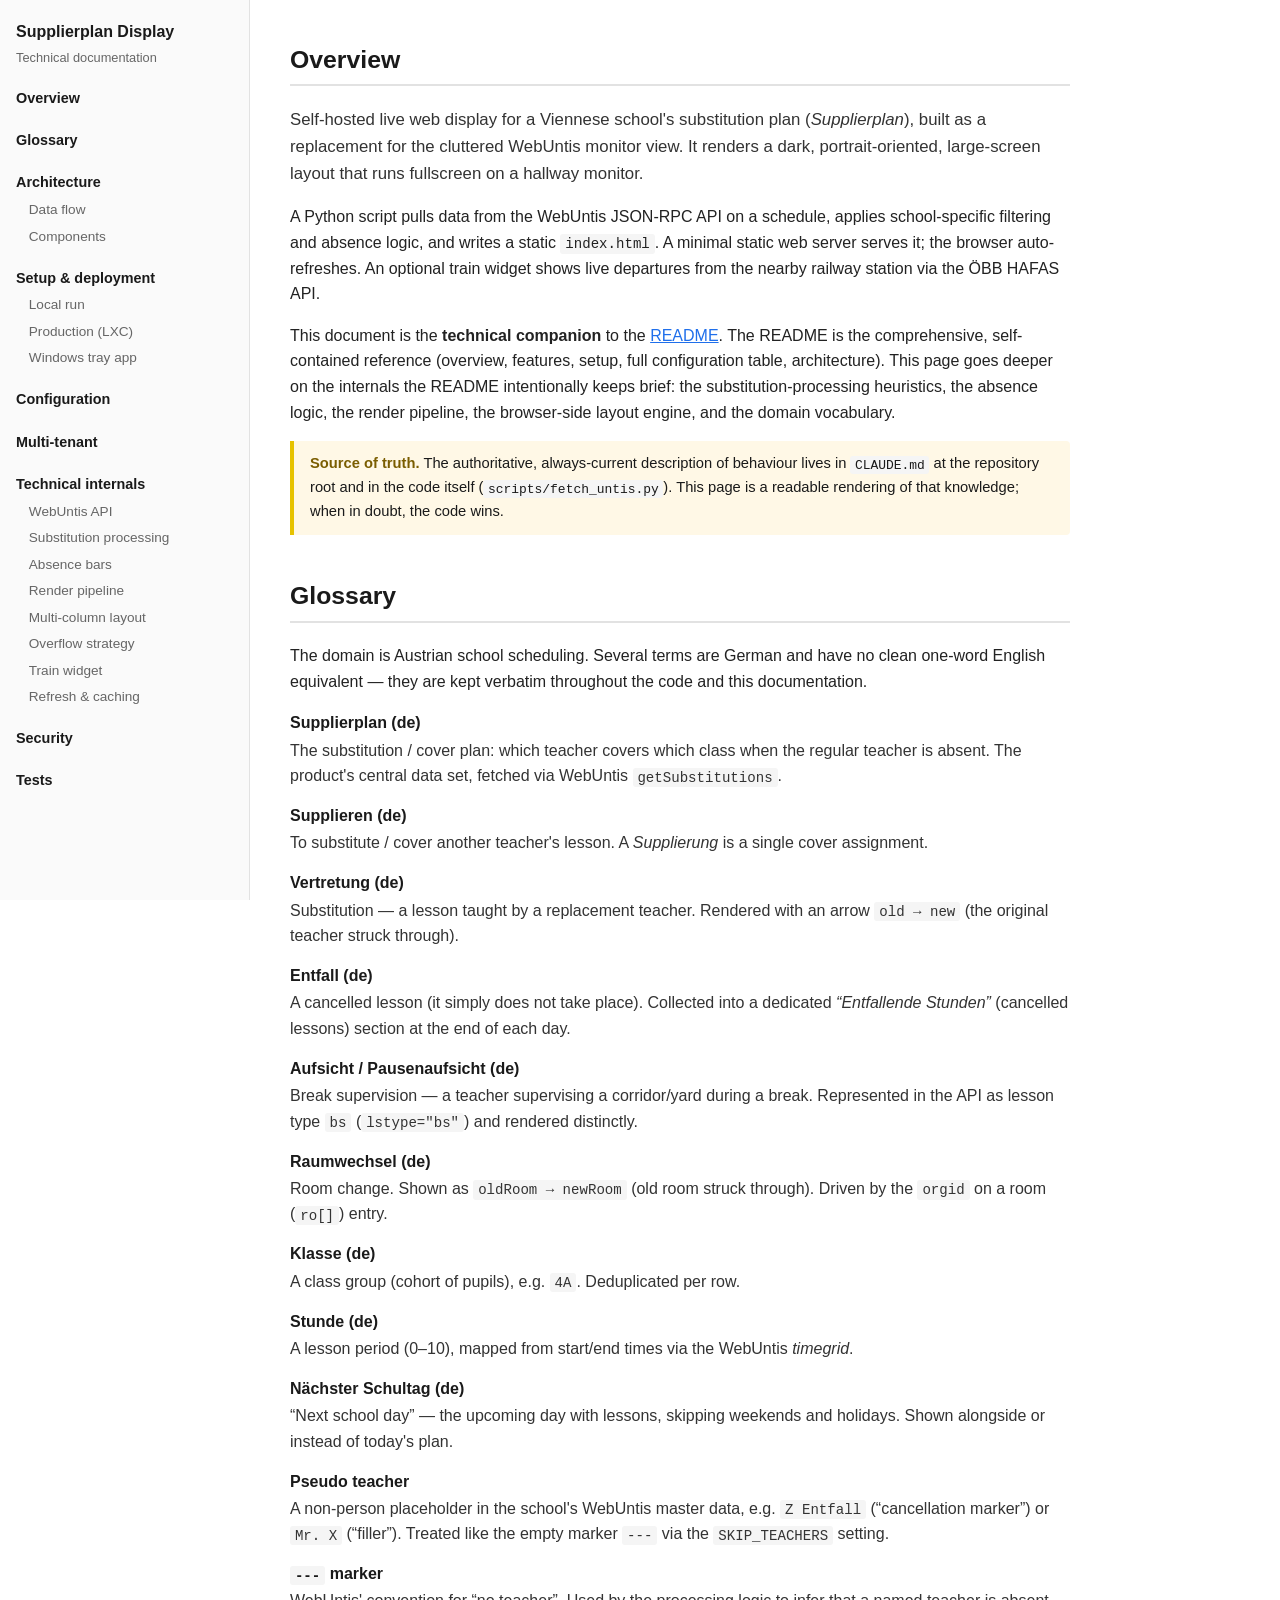
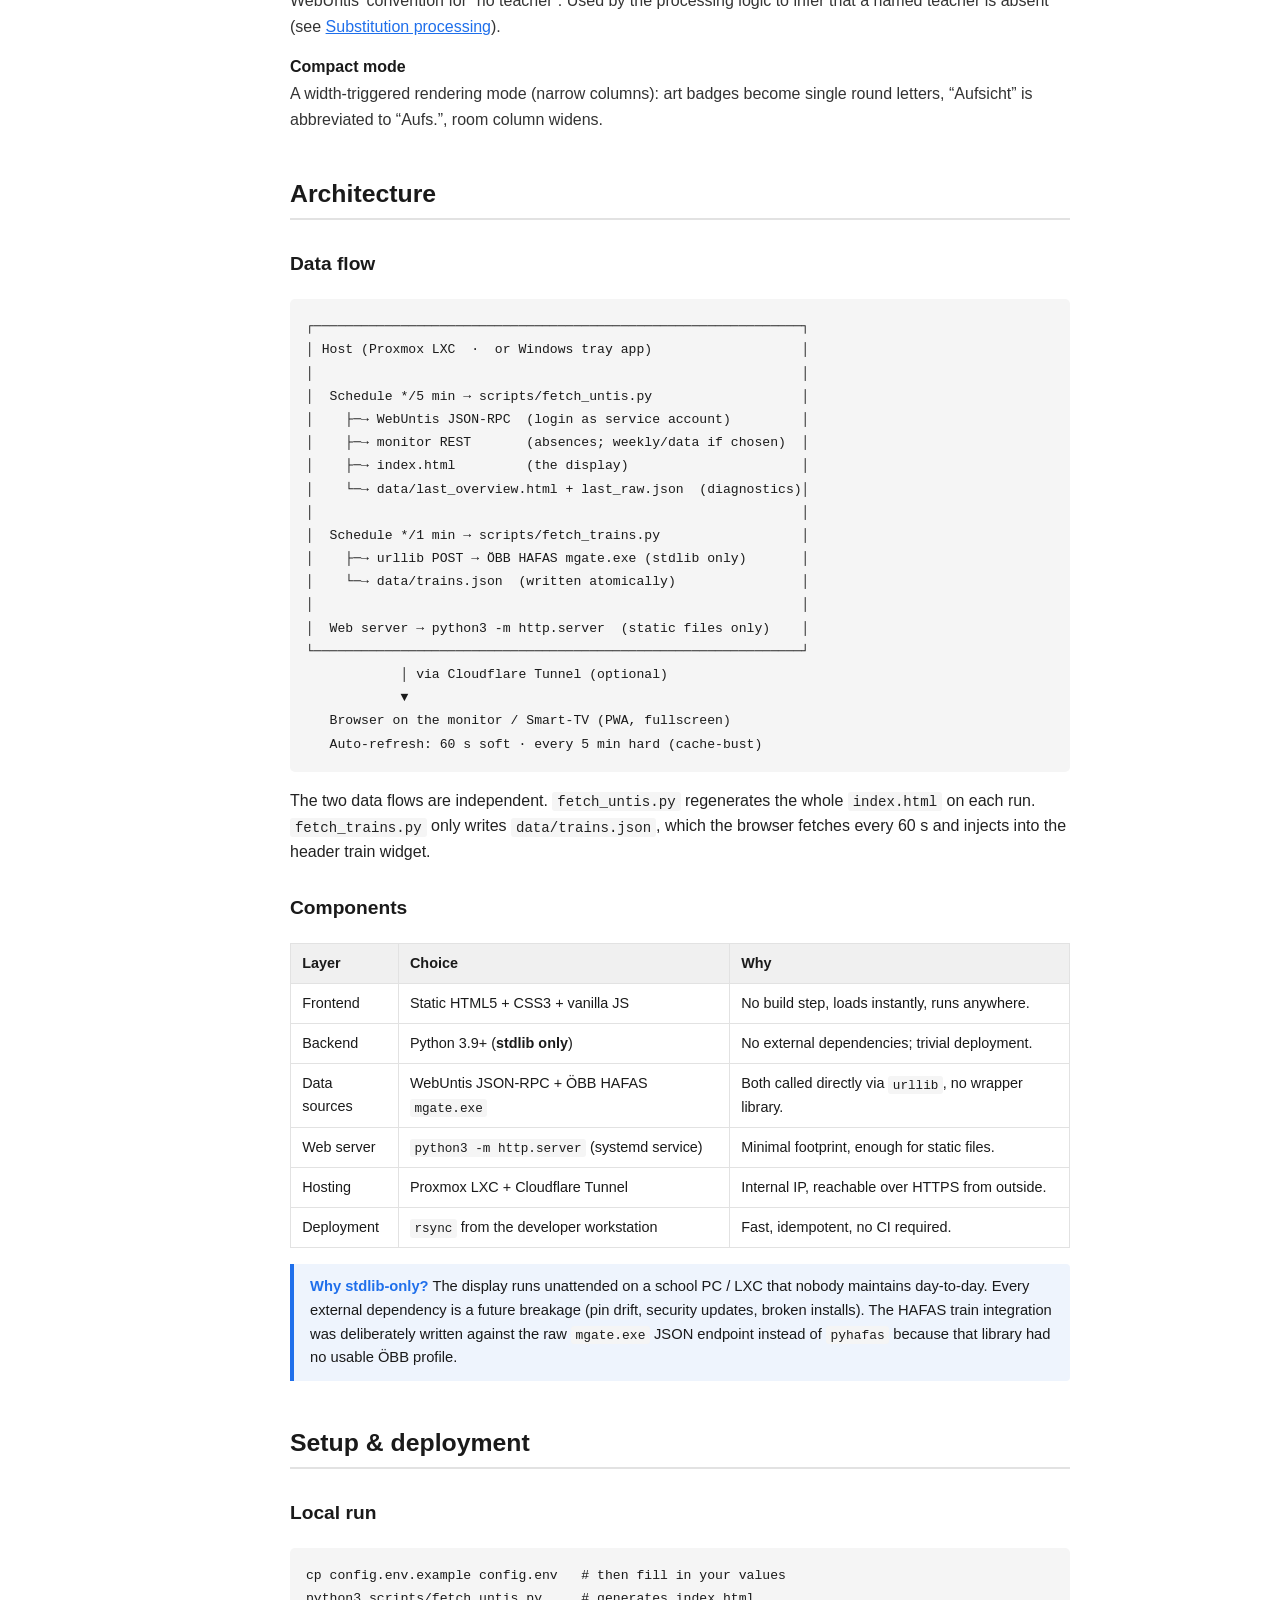
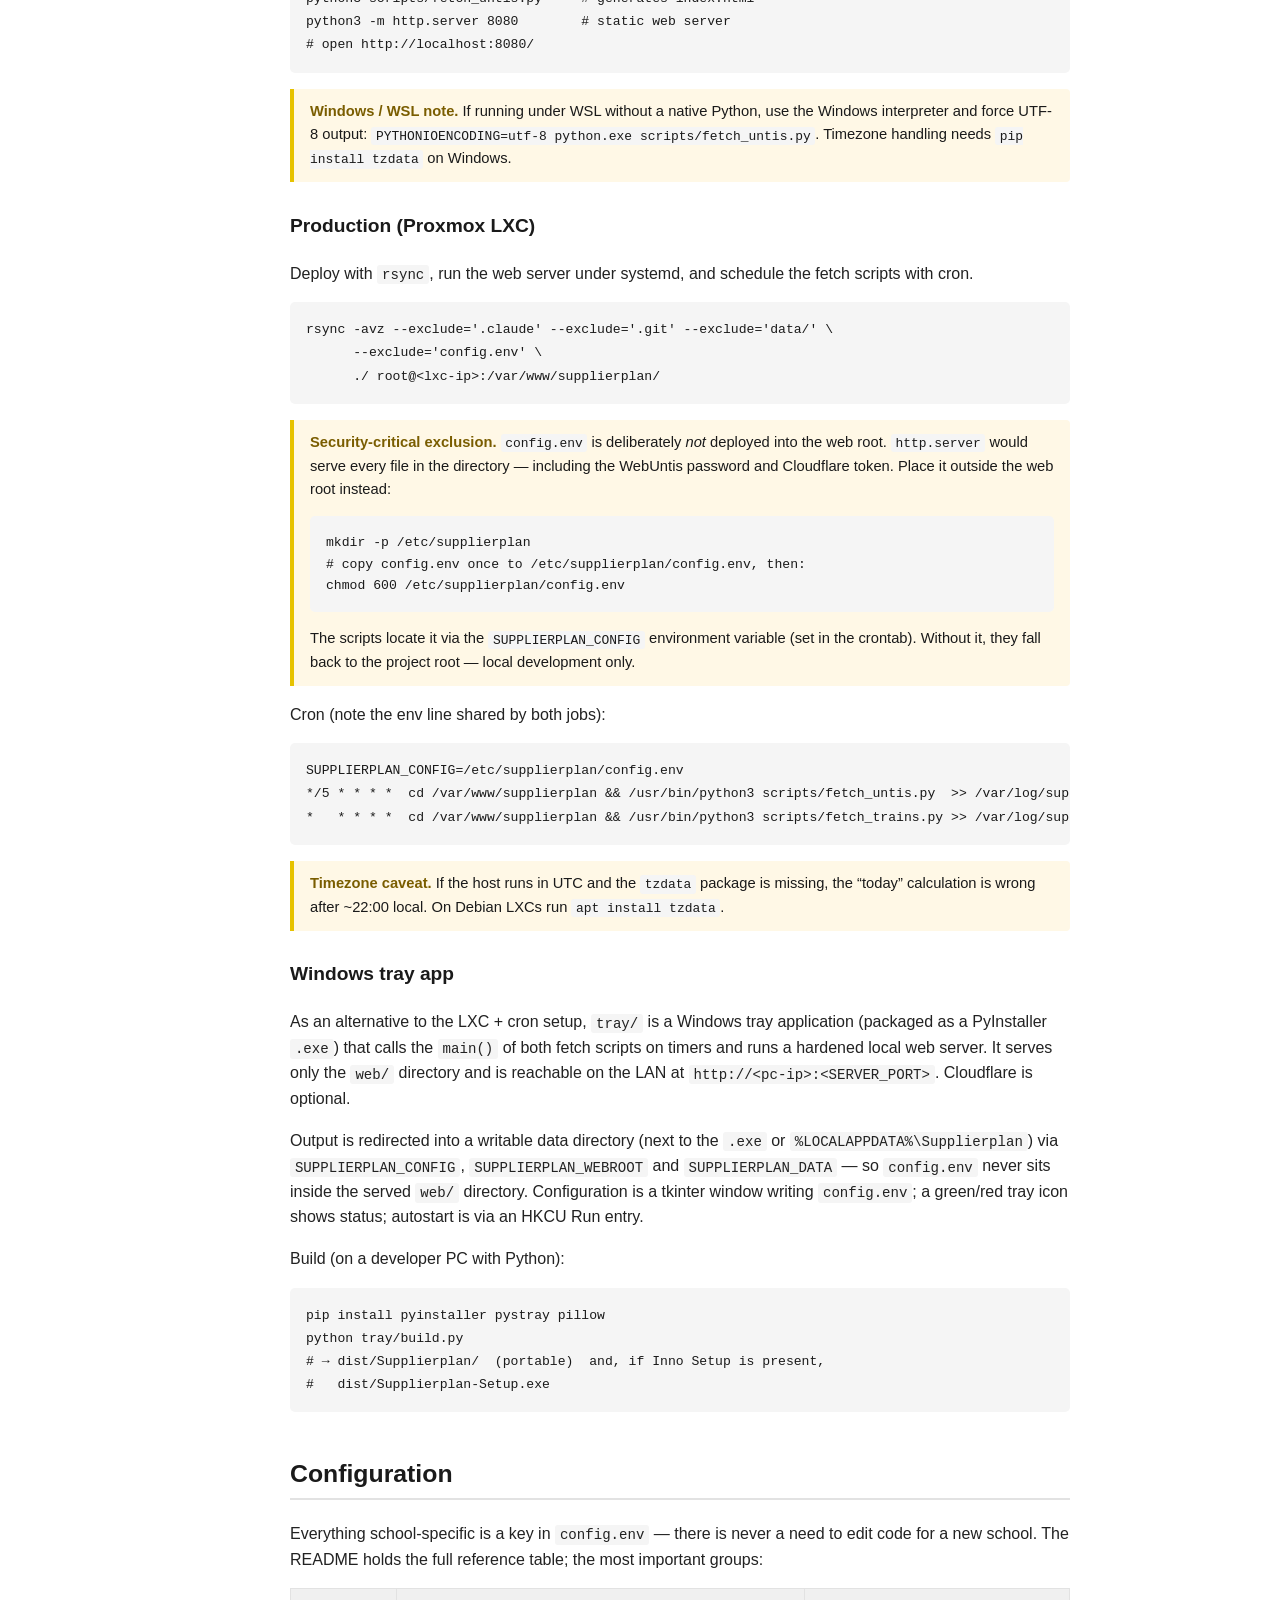
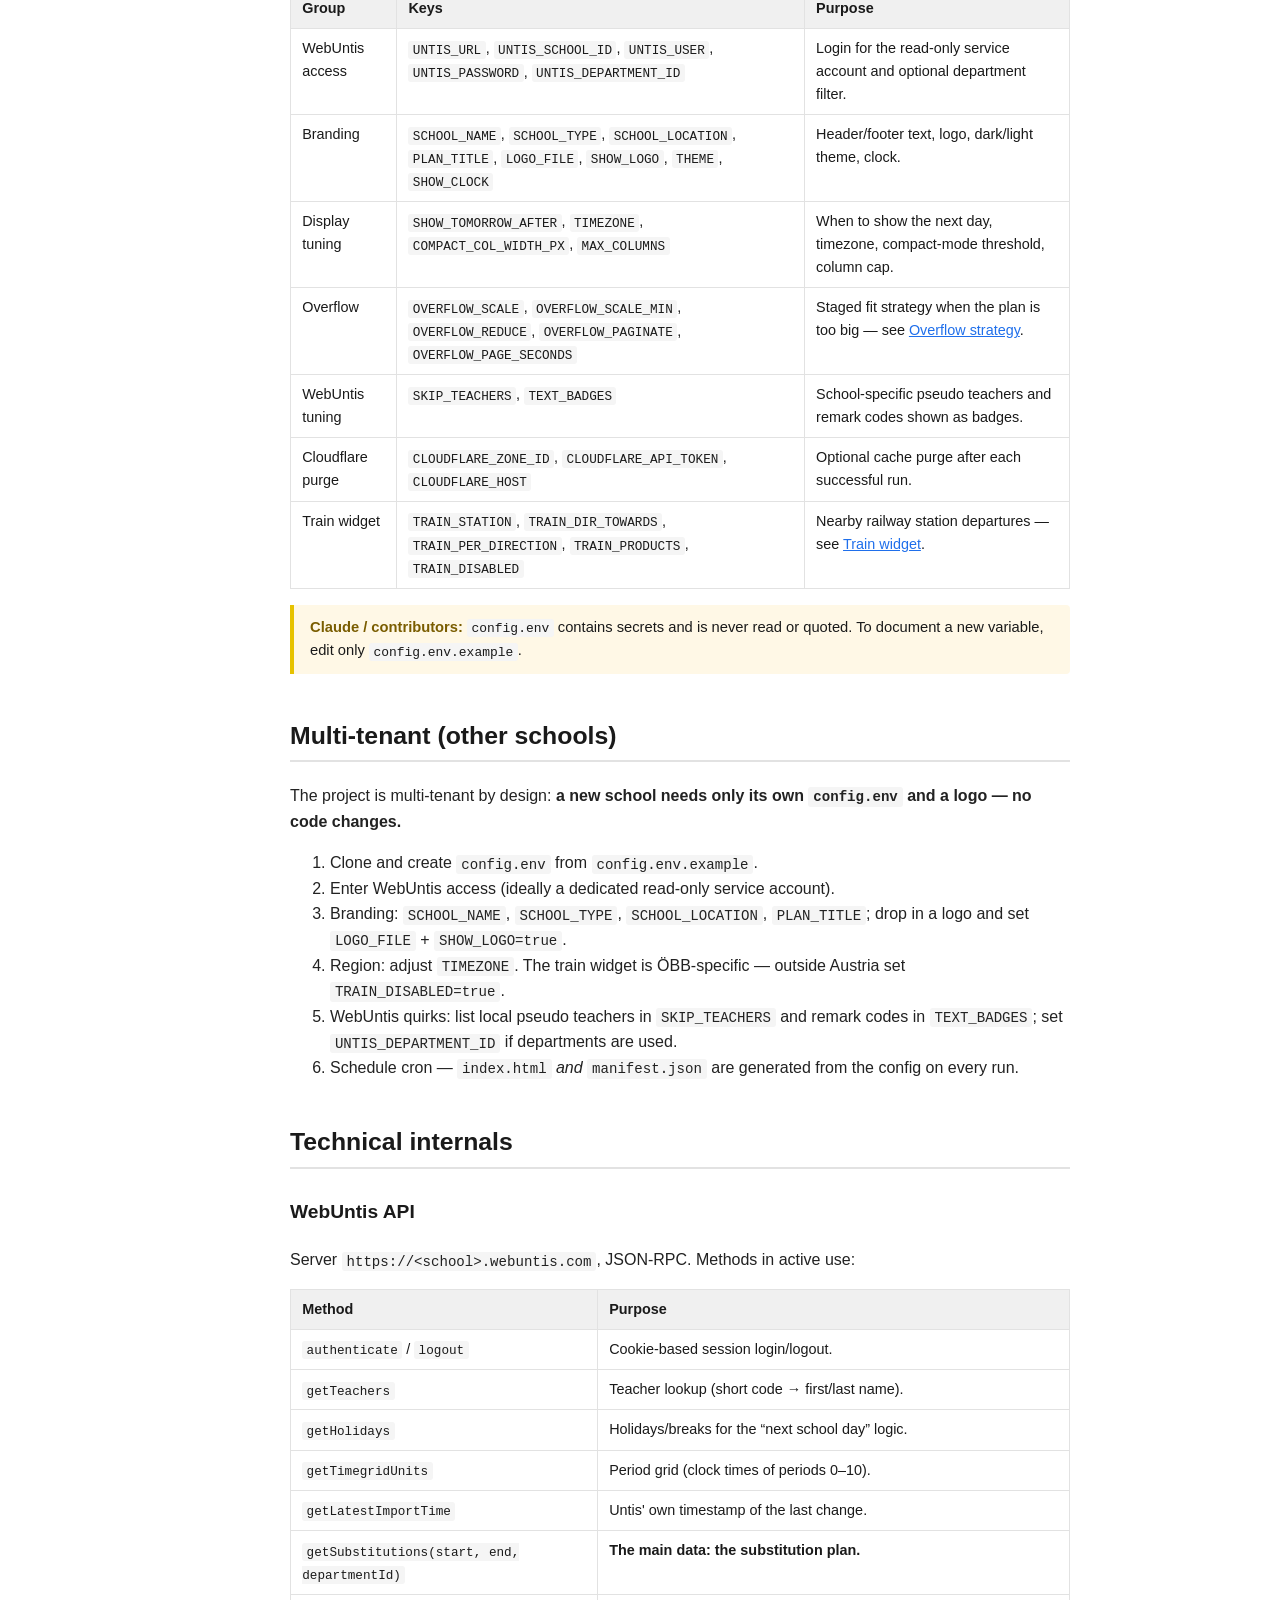
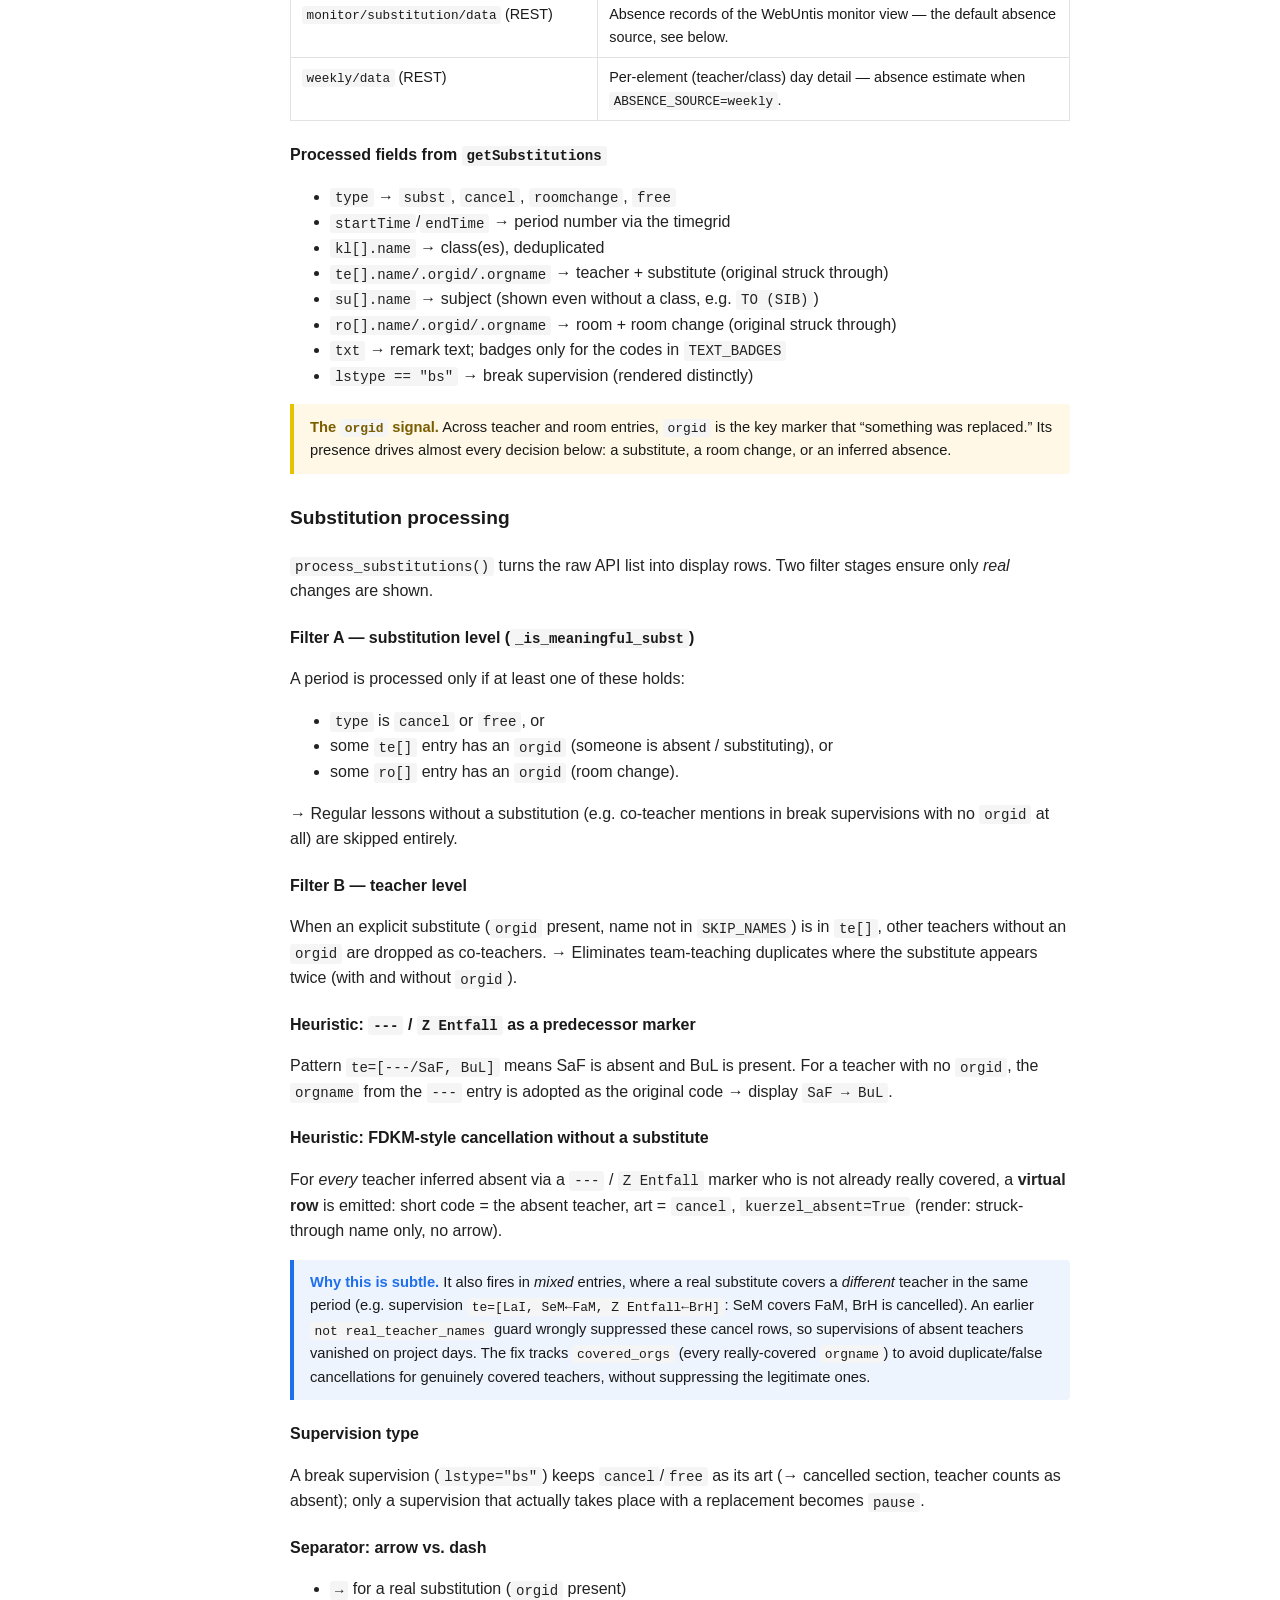
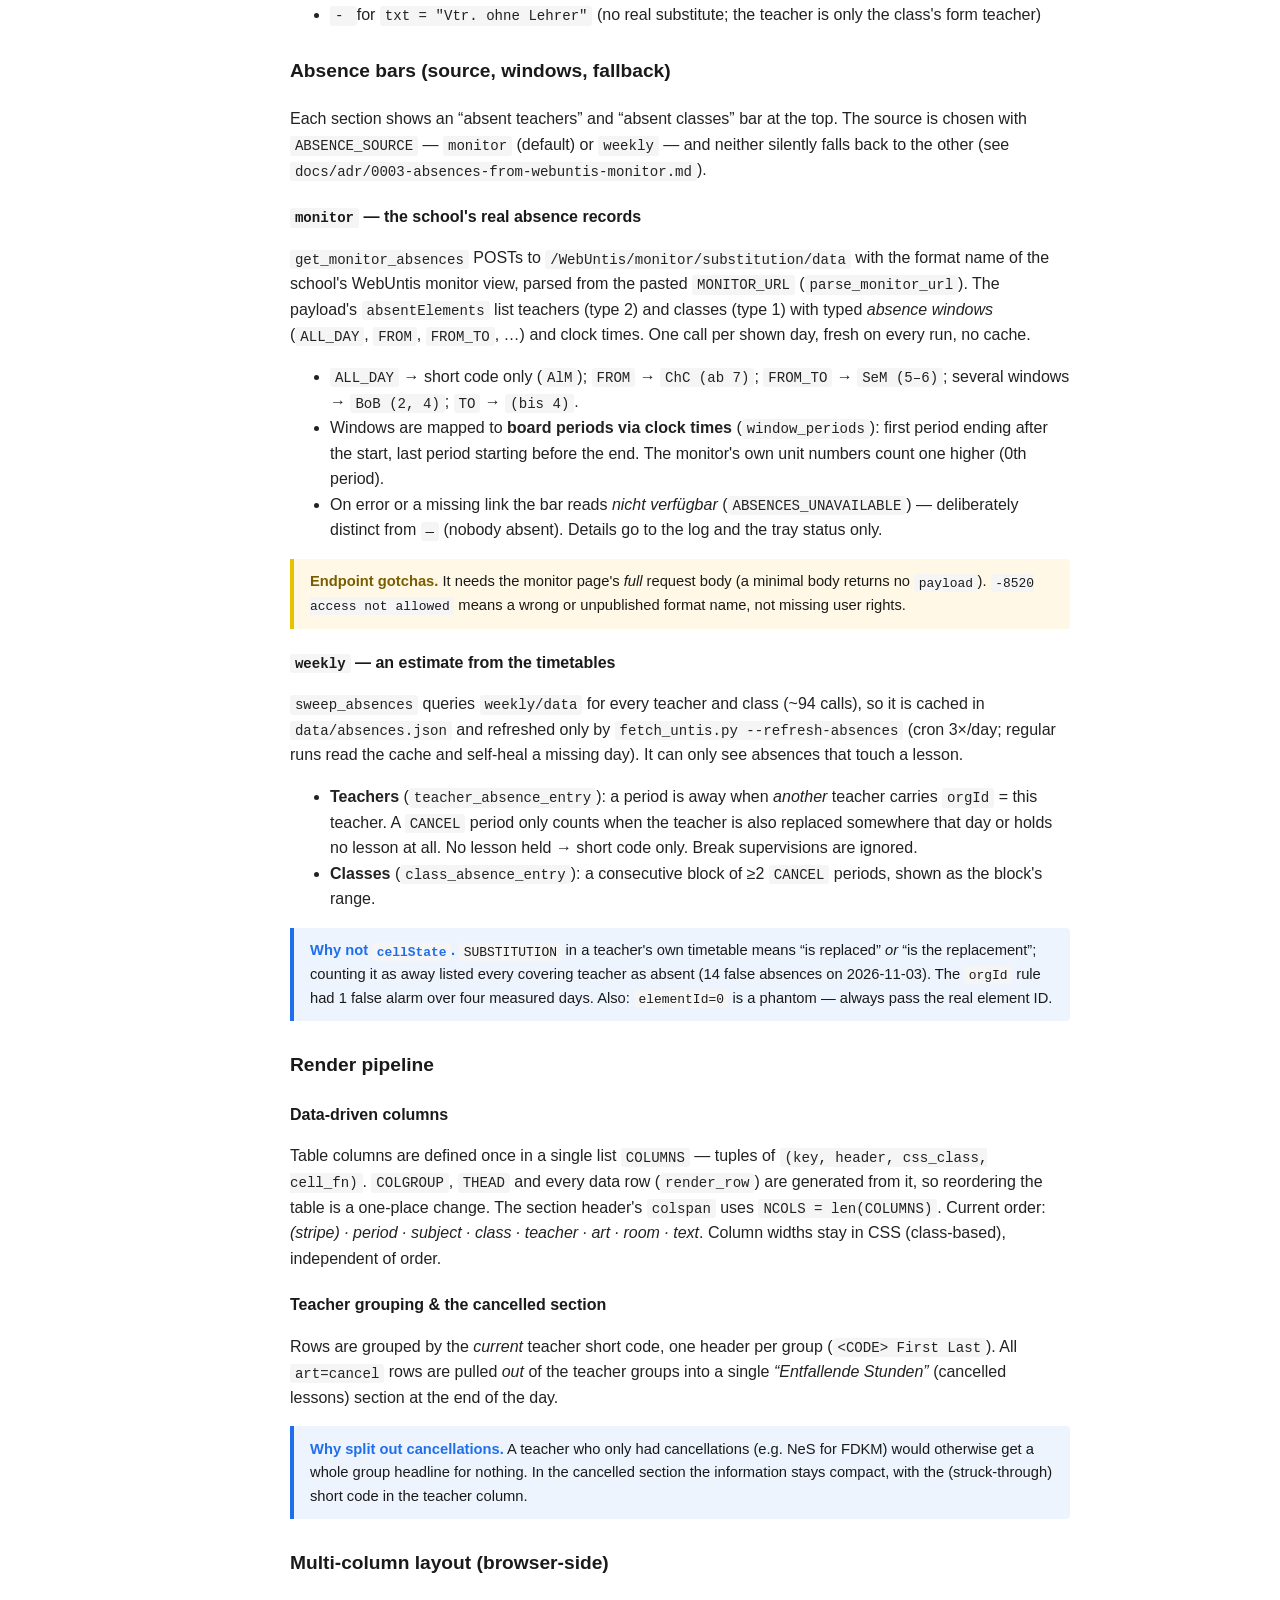
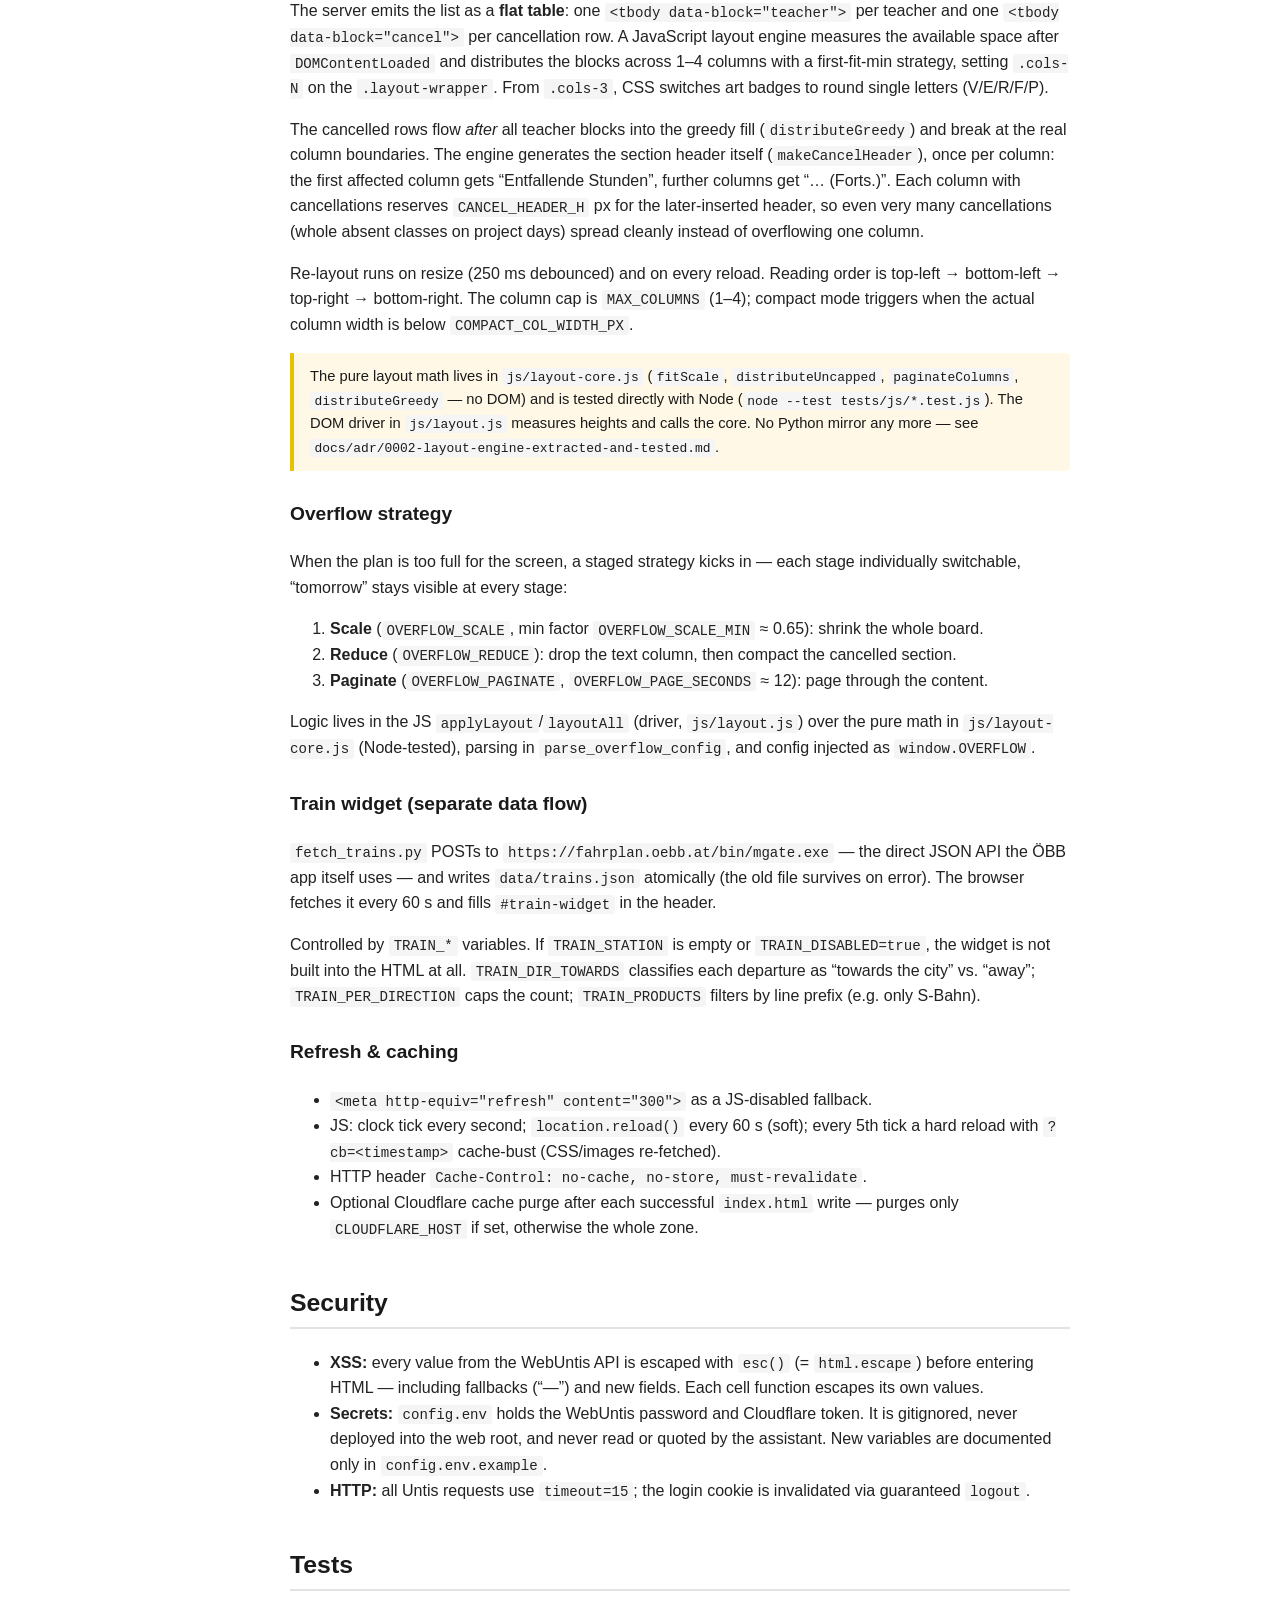
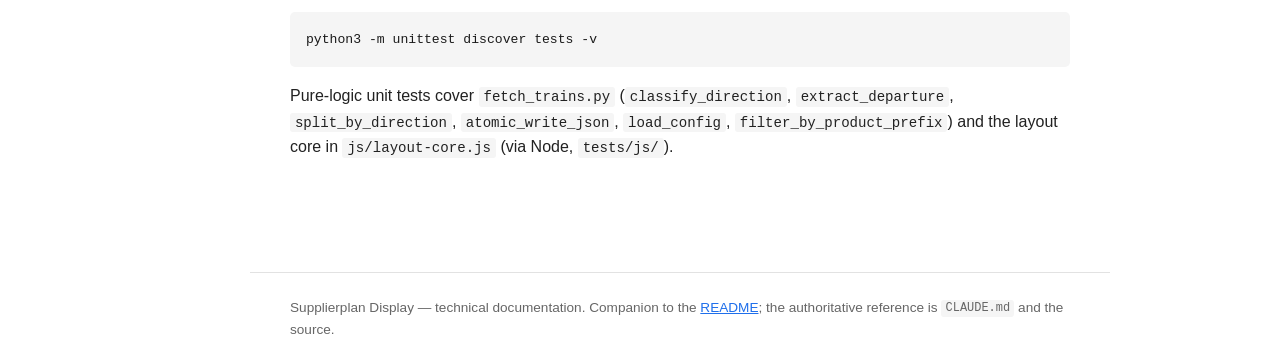
==== commit 7c75fefb: "feat(absences): Abwesenheiten aus WebUntis-Monitor (ABSENCE_SOURCE), weekly-Regel via orgId Default-" ====
--- a/docs/index.html
+++ b/docs/index.html
@@ -216,7 +216,7 @@
 │                                                              │
 │  Schedule */5 min → scripts/fetch_untis.py                   │
 │    ├─→ WebUntis JSON-RPC  (login as service account)         │
-│    ├─→ weekly/data REST   (per-teacher / class absence)      │
+│    ├─→ monitor REST       (absences; weekly/data if chosen)  │
 │    ├─→ index.html         (the display)                      │
 │    └─→ data/last_overview.html + last_raw.json  (diagnostics)│
 │                                                              │
@@ -367,7 +367,8 @@
   <tr><td><code>getTimegridUnits</code></td><td>Period grid (clock times of periods 0–10).</td></tr>
   <tr><td><code>getLatestImportTime</code></td><td>Untis' own timestamp of the last change.</td></tr>
   <tr><td><code>getSubstitutions(start, end, departmentId)</code></td><td><strong>The main data: the substitution plan.</strong></td></tr>
-  <tr><td><code>weekly/data</code> (REST)</td><td>Per-element (teacher/class) day detail — the authoritative absence source, see below.</td></tr>
+  <tr><td><code>monitor/substitution/data</code> (REST)</td><td>Absence records of the WebUntis monitor view — the default absence source, see below.</td></tr>
+  <tr><td><code>weekly/data</code> (REST)</td><td>Per-element (teacher/class) day detail — absence estimate when <code>ABSENCE_SOURCE=weekly</code>.</td></tr>
 </table>
 <h4>Processed fields from <code>getSubstitutions</code></h4>
 <ul>
@@ -443,47 +444,60 @@
   <li><code> - </code> for <code>txt = "Vtr. ohne Lehrer"</code> (no real substitute; the teacher is only the class's form teacher)</li>
 </ul>
 
-<h3 id="absence">Absence bars (full vs. partial)</h3>
-<p>
-  Each section shows an “absent teachers” and “absent classes” bar at the top. The data is
-  <strong>authoritative from <code>weekly/data</code> per real element ID</strong> — not
-  derived from the substitution plan. A full sweep (<code>sweep_absences</code>) queries
-  every teacher and class and classifies absence from each period's <code>cellState</code>.
-</p>
-<p><strong>Teachers</strong> (<code>teacher_absence_entry</code>, <code>elementType=2</code>):
-   present = <code>cellState ∈ {STANDARD, BREAKSUPERVISION}</code>; away =
-   <code>{SUBSTITUTION, CANCEL}</code>.</p>
+<h3 id="absence">Absence bars (source, windows, fallback)</h3>
+<p>
+  Each section shows an “absent teachers” and “absent classes” bar at the top. The source is
+  chosen with <code>ABSENCE_SOURCE</code> — <code>monitor</code> (default) or
+  <code>weekly</code> — and neither silently falls back to the other
+  (see <code>docs/adr/0003-absences-from-webuntis-monitor.md</code>).
+</p>
+<h4><code>monitor</code> — the school's real absence records</h4>
+<p>
+  <code>get_monitor_absences</code> POSTs to <code>/WebUntis/monitor/substitution/data</code>
+  with the format name of the school's WebUntis monitor view, parsed from the pasted
+  <code>MONITOR_URL</code> (<code>parse_monitor_url</code>). The payload's
+  <code>absentElements</code> list teachers (type 2) and classes (type 1) with typed
+  <em>absence windows</em> (<code>ALL_DAY</code>, <code>FROM</code>, <code>FROM_TO</code>, …)
+  and clock times. One call per shown day, fresh on every run, no cache.
+</p>
 <ul>
-  <li><strong>No present period → fully absent → short code only</strong> (no range). School convention.</li>
-  <li><strong>Otherwise → range <code>min–max</code></strong> of the away periods
-      (e.g. <code>WöR&nbsp;(5–9)</code>, <code>SaI&nbsp;(6)</code>).</li>
-  <li>Pseudo teachers (<code>SKIP_NAMES</code>, e.g. <code>Z&nbsp;Entfall</code>) are excluded.</li>
+  <li><code>ALL_DAY</code> → short code only (<code>AlM</code>); <code>FROM</code> →
+      <code>ChC&nbsp;(ab&nbsp;7)</code>; <code>FROM_TO</code> → <code>SeM&nbsp;(5–6)</code>;
+      several windows → <code>BoB&nbsp;(2,&nbsp;4)</code>; <code>TO</code> → <code>(bis&nbsp;4)</code>.</li>
+  <li>Windows are mapped to <strong>board periods via clock times</strong>
+      (<code>window_periods</code>): first period ending after the start, last period
+      starting before the end. The monitor's own unit numbers count one higher (0th period).</li>
+  <li>On error or a missing link the bar reads <em>nicht verfügbar</em>
+      (<code>ABSENCES_UNAVAILABLE</code>) — deliberately distinct from <code>—</code> (nobody
+      absent). Details go to the log and the tray status only.</li>
 </ul>
-<p><strong>Classes</strong> (<code>class_absence_entry</code>, <code>elementType=1</code>):
-   away = <code>cellState == CANCEL</code>; present = <code>{STANDARD, SUBSTITUTION,
-   ADDITIONAL}</code> (a substituted lesson means the class <em>is</em> there). A class
-   appears only when it has a <strong>consecutive block of ≥2 CANCEL periods</strong> — a
-   single cancelled lesson is not a “class is away” signal — shown as the block's range.</p>
+<div class="note">
+  <strong>Endpoint gotchas.</strong> It needs the monitor page's <em>full</em> request body
+  (a minimal body returns no <code>payload</code>). <code>-8520 access not allowed</code>
+  means a wrong or unpublished format name, not missing user rights.
+</div>
+<h4><code>weekly</code> — an estimate from the timetables</h4>
+<p>
+  <code>sweep_absences</code> queries <code>weekly/data</code> for every teacher and class
+  (~94 calls), so it is cached in <code>data/absences.json</code> and refreshed only by
+  <code>fetch_untis.py --refresh-absences</code> (cron 3×/day; regular runs read the cache
+  and self-heal a missing day). It can only see absences that touch a lesson.
+</p>
+<ul>
+  <li><strong>Teachers</strong> (<code>teacher_absence_entry</code>): a period is away when
+      <em>another</em> teacher carries <code>orgId</code> = this teacher. A
+      <code>CANCEL</code> period only counts when the teacher is also replaced somewhere
+      that day or holds no lesson at all. No lesson held → short code only. Break
+      supervisions are ignored.</li>
+  <li><strong>Classes</strong> (<code>class_absence_entry</code>): a consecutive block of
+      ≥2 <code>CANCEL</code> periods, shown as the block's range.</li>
+</ul>
 <div class="why">
-  <strong>Why not from the substitution plan.</strong> The plan only contains periods
-  <em>with a change</em>, not the whole day — so it can't tell whether <code>4–7</code> is
-  the full day or just the afternoon. This caused the old bug: a teacher absent all day
-  who only had lessons in periods 4–7 was shown as <code>(4–7)</code> instead of code-only.
-  <code>weekly/data</code> sees the whole day, so “no present period” reliably means fully
-  absent.
-</div>
-<div class="note">
-  <strong>Two field gotchas.</strong> Use <code>cellState</code>, <em>not</em>
-  <code>state</code> — the element-level <code>state</code> reads <code>REGULAR</code> even
-  for cancelled periods. And <code>elementId=0</code> is a phantom (empty / arbitrary day) —
-  always pass the real element ID (<code>get_element_periods</code> wraps the call).
-</div>
-<div class="note">
-  <strong>Time-decoupled cache.</strong> The sweep (~14 classes + ~80 teachers ≈ 94 calls)
-  is expensive, so it runs only on <code>fetch_untis.py --refresh-absences</code> (cron
-  3×/day) and writes <code>data/absences.json</code> keyed by date. The regular 5-minute
-  run just reads that cache (self-healing once if a needed date is missing). Rationale:
-  absences are entered by ~07:30 and don't change during the day.
+  <strong>Why not <code>cellState</code>.</strong> <code>SUBSTITUTION</code> in a teacher's own
+  timetable means “is replaced” <em>or</em> “is the replacement”; counting it as away listed
+  every covering teacher as absent (14 false absences on 2026-11-03). The <code>orgId</code>
+  rule had 1 false alarm over four measured days.
+  Also: <code>elementId=0</code> is a phantom — always pass the real element ID.
 </div>
 
 <h3 id="render">Render pipeline</h3>
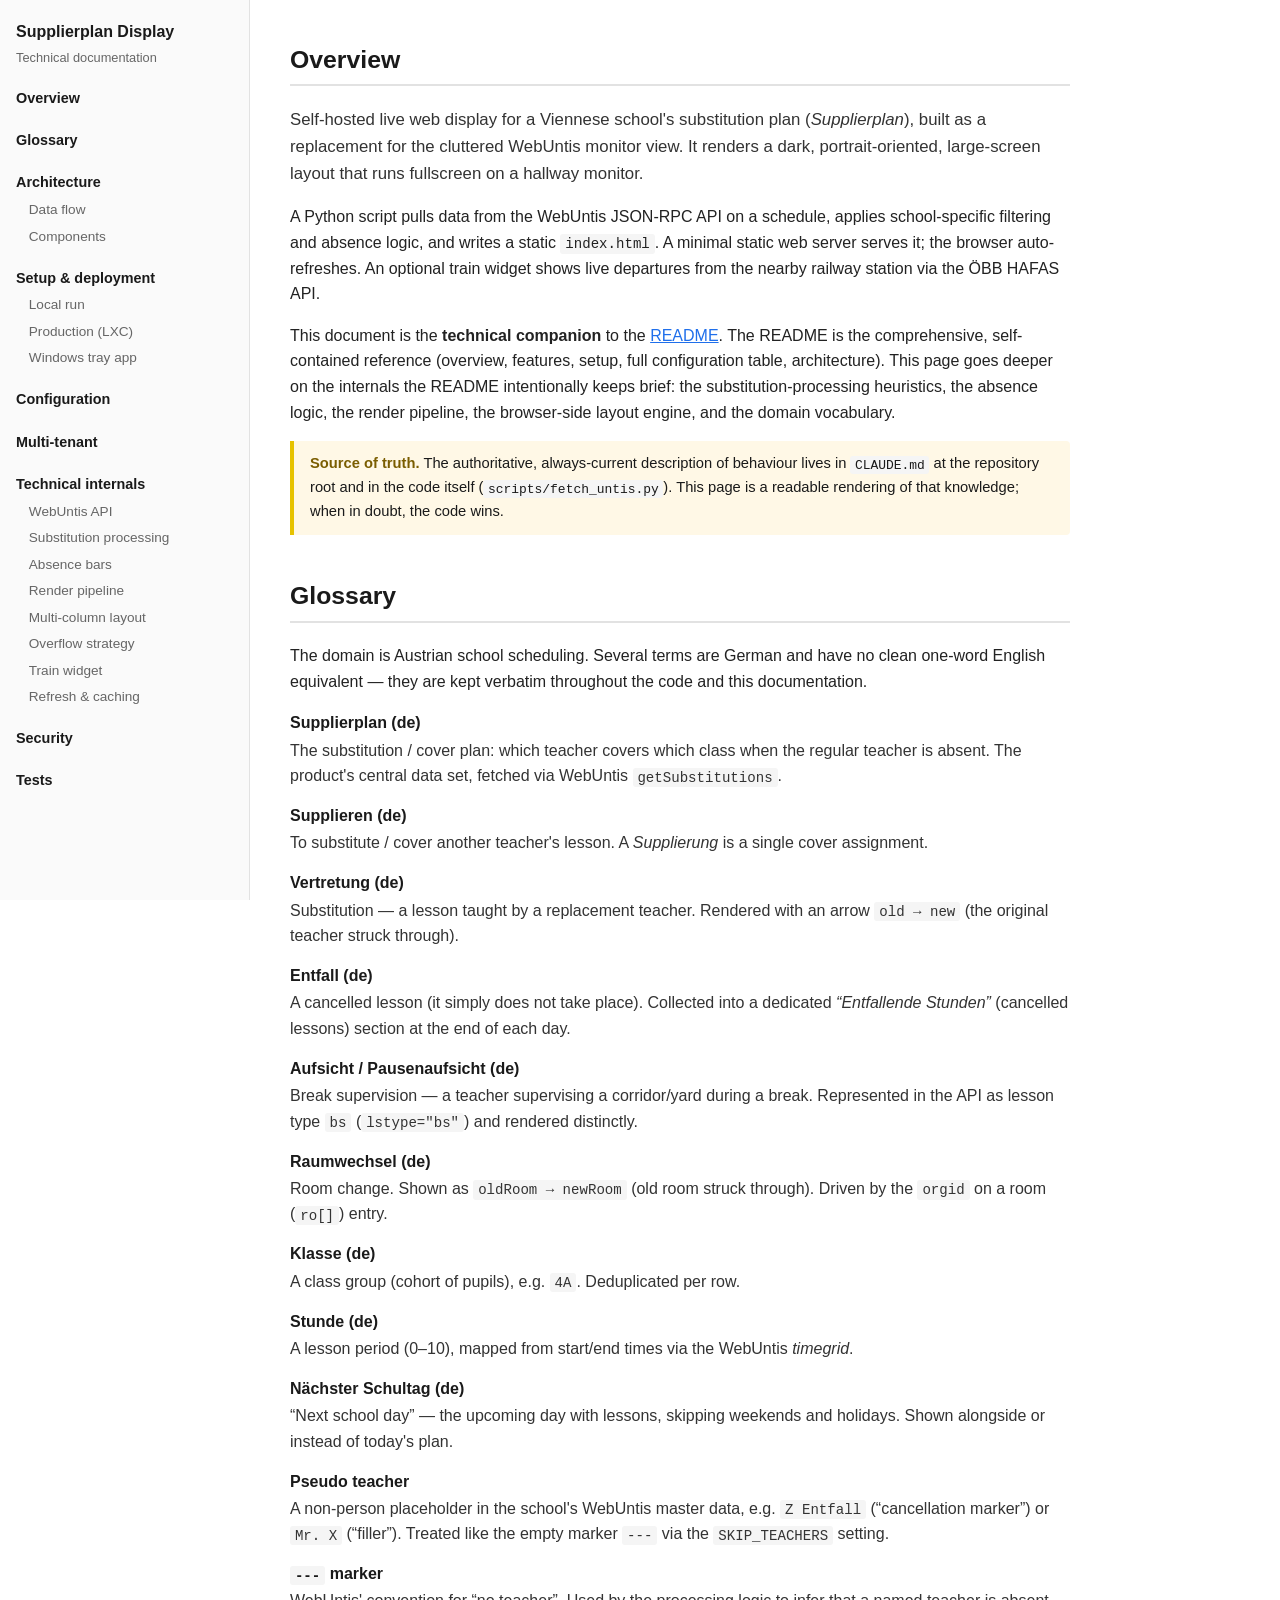
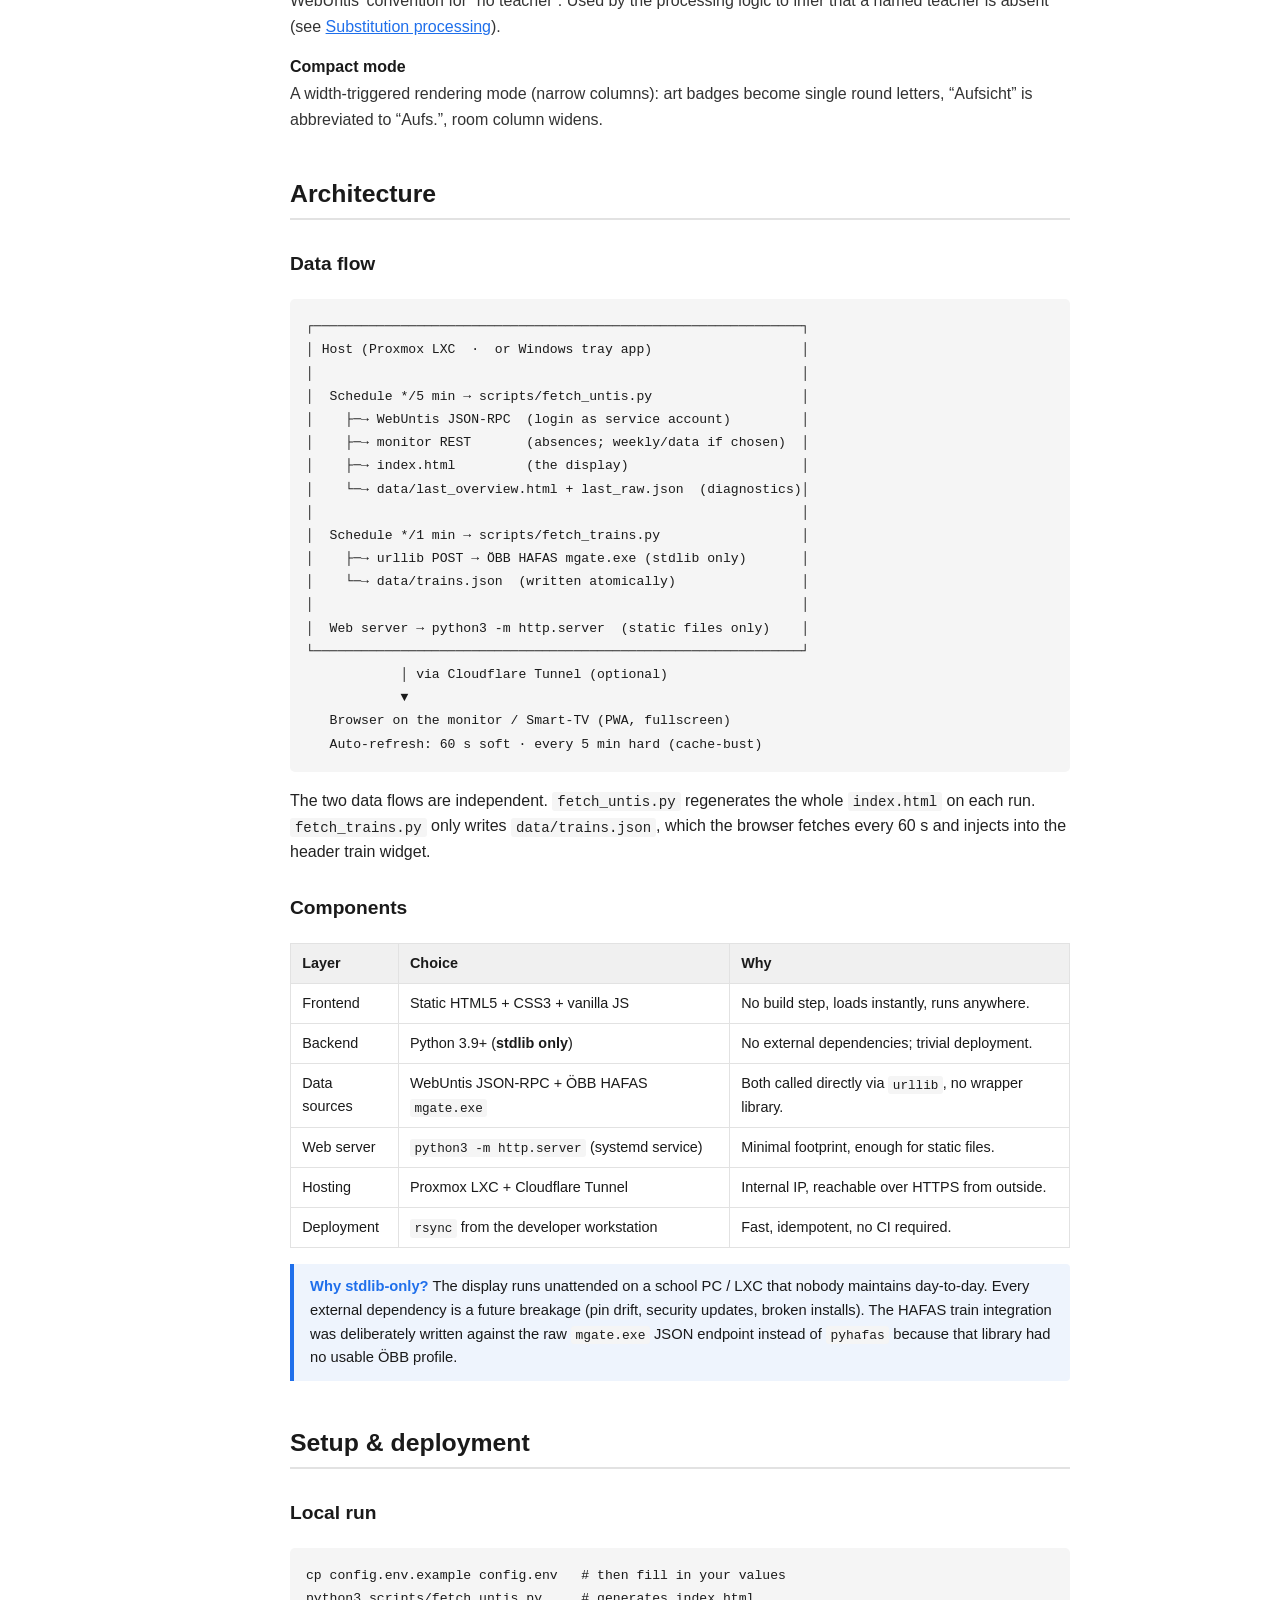
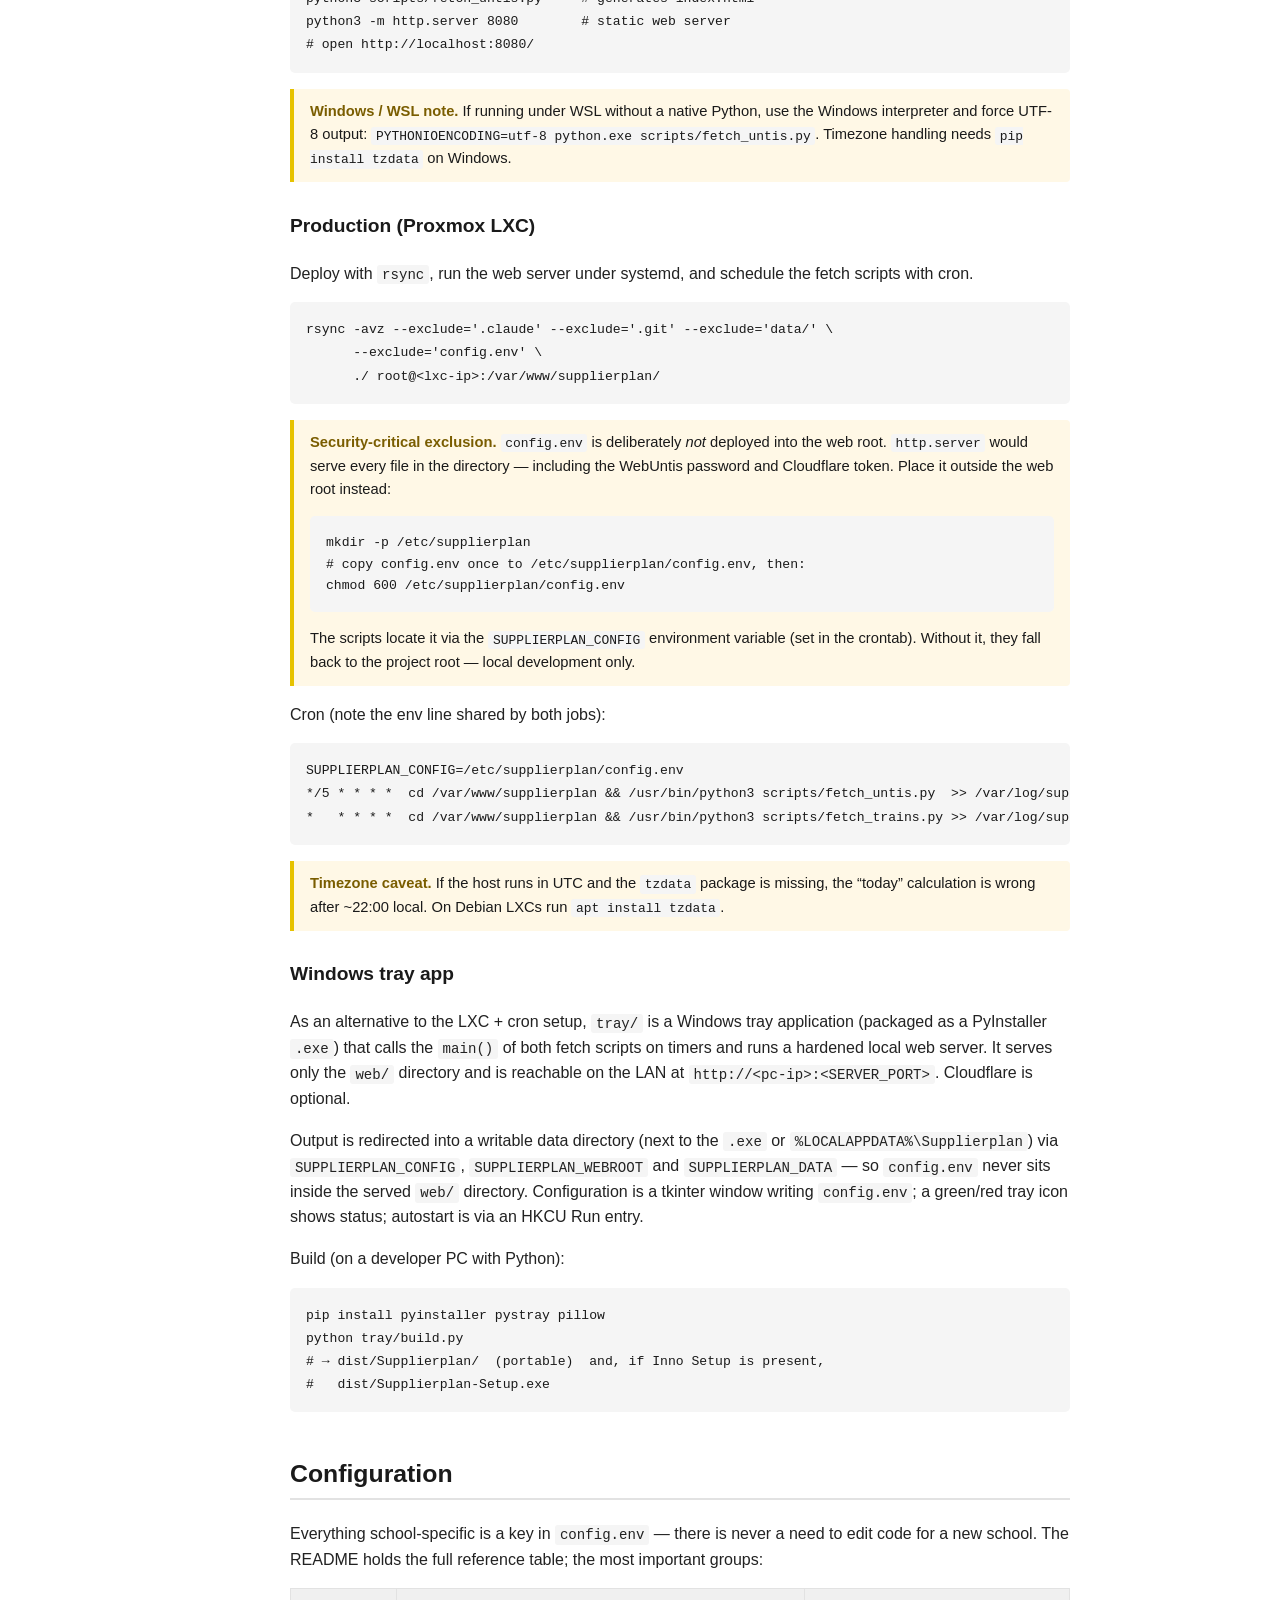
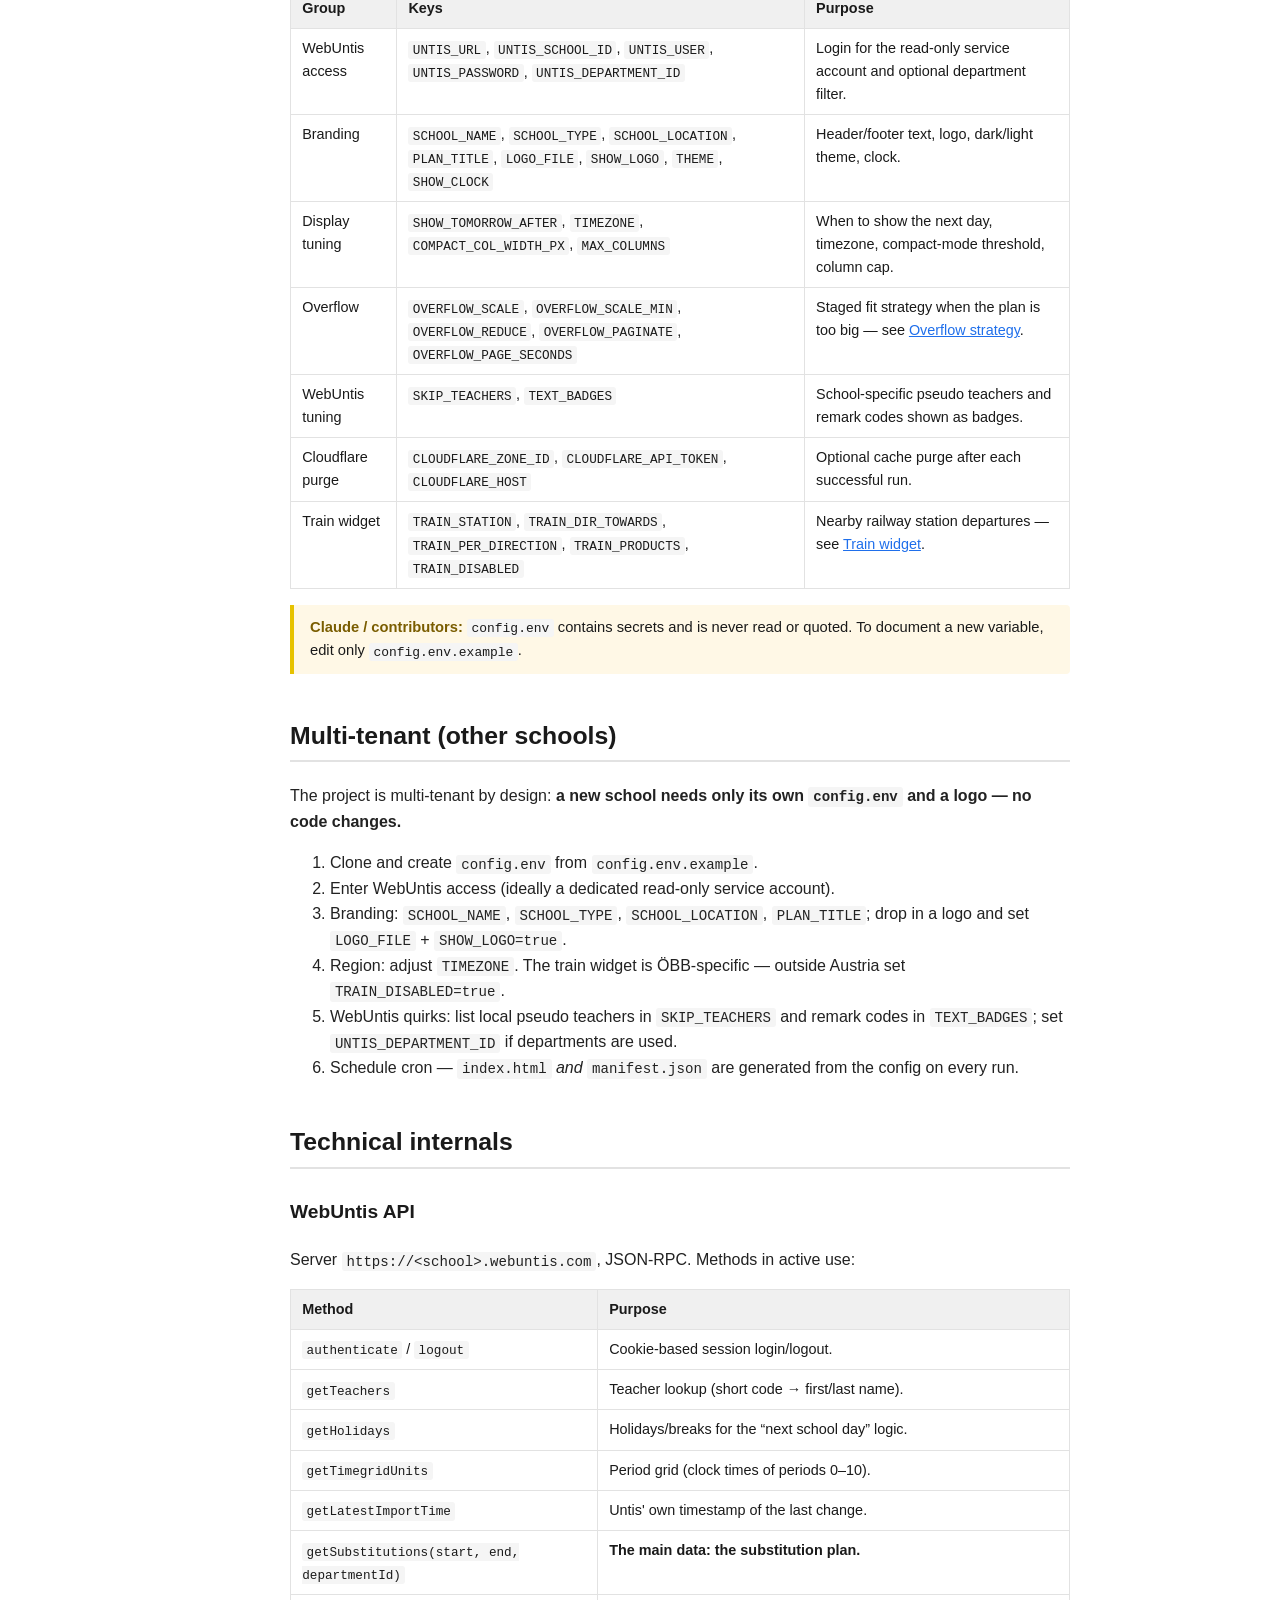
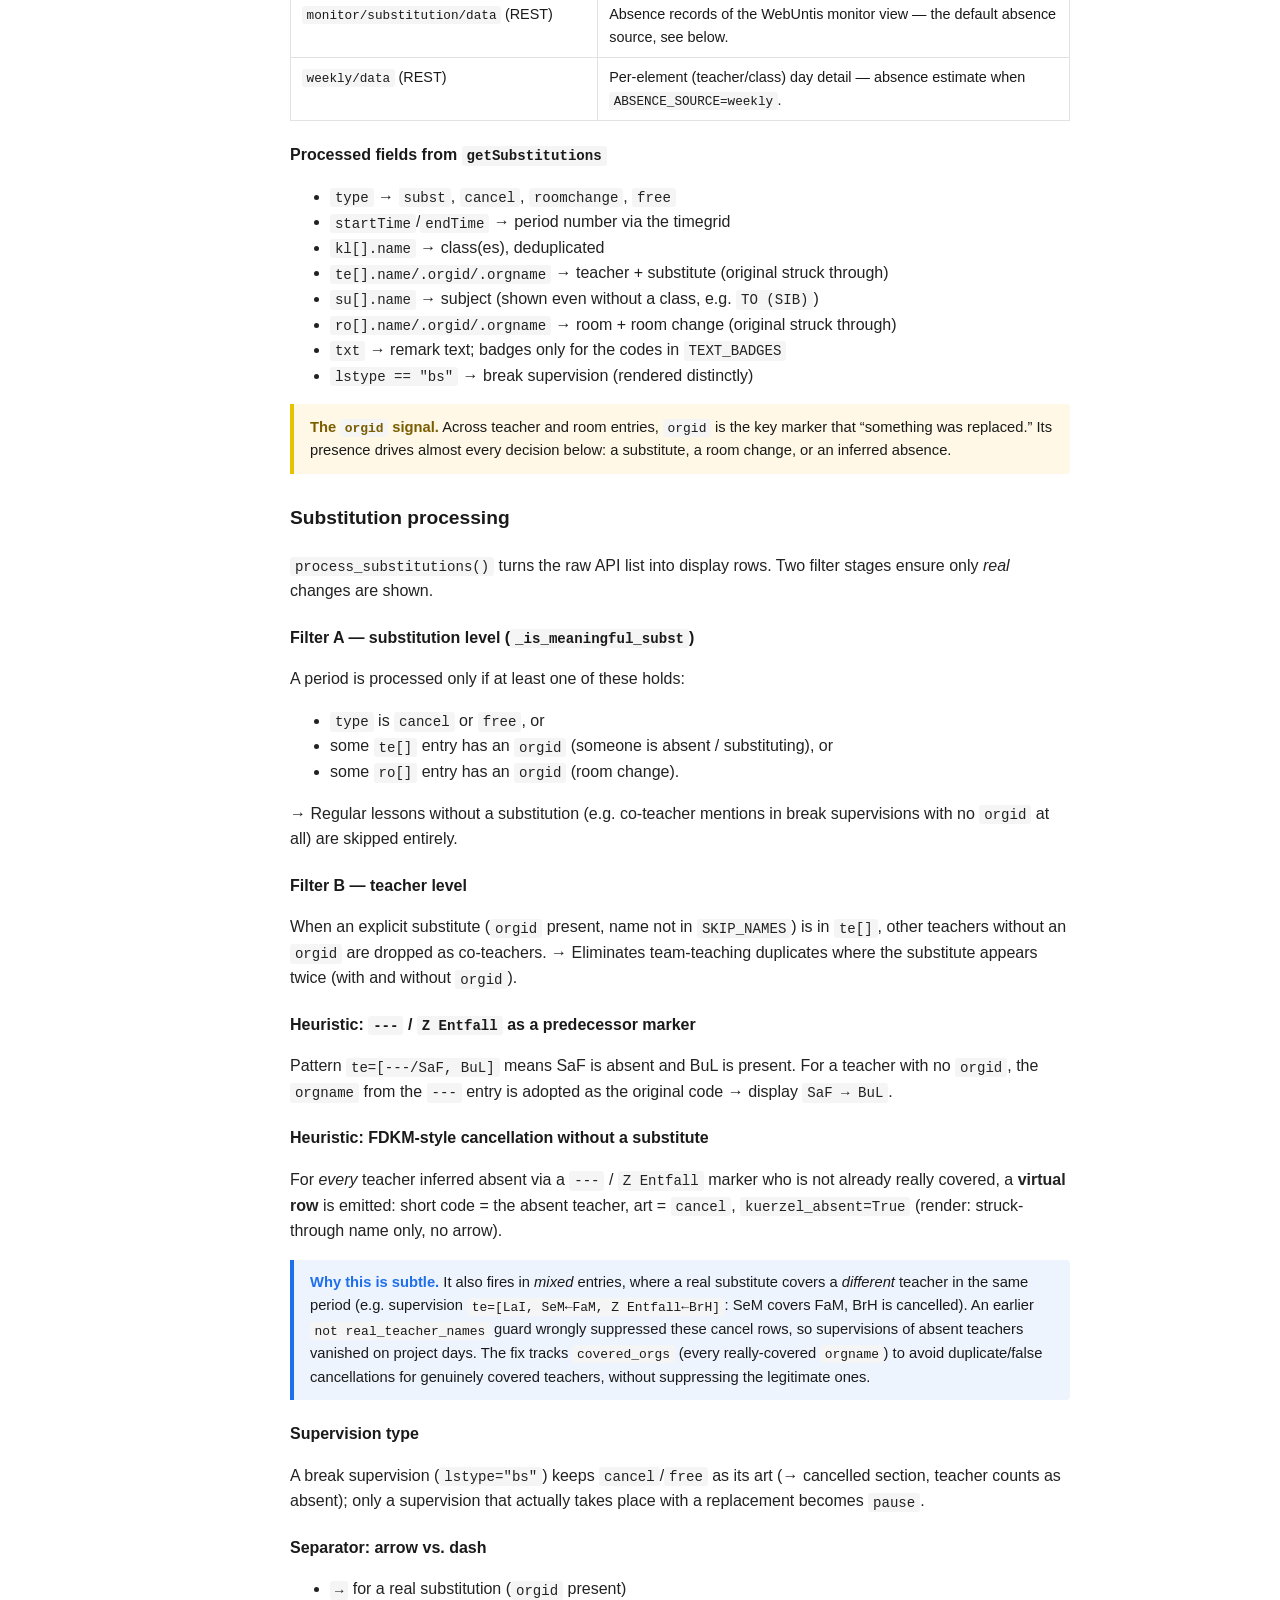
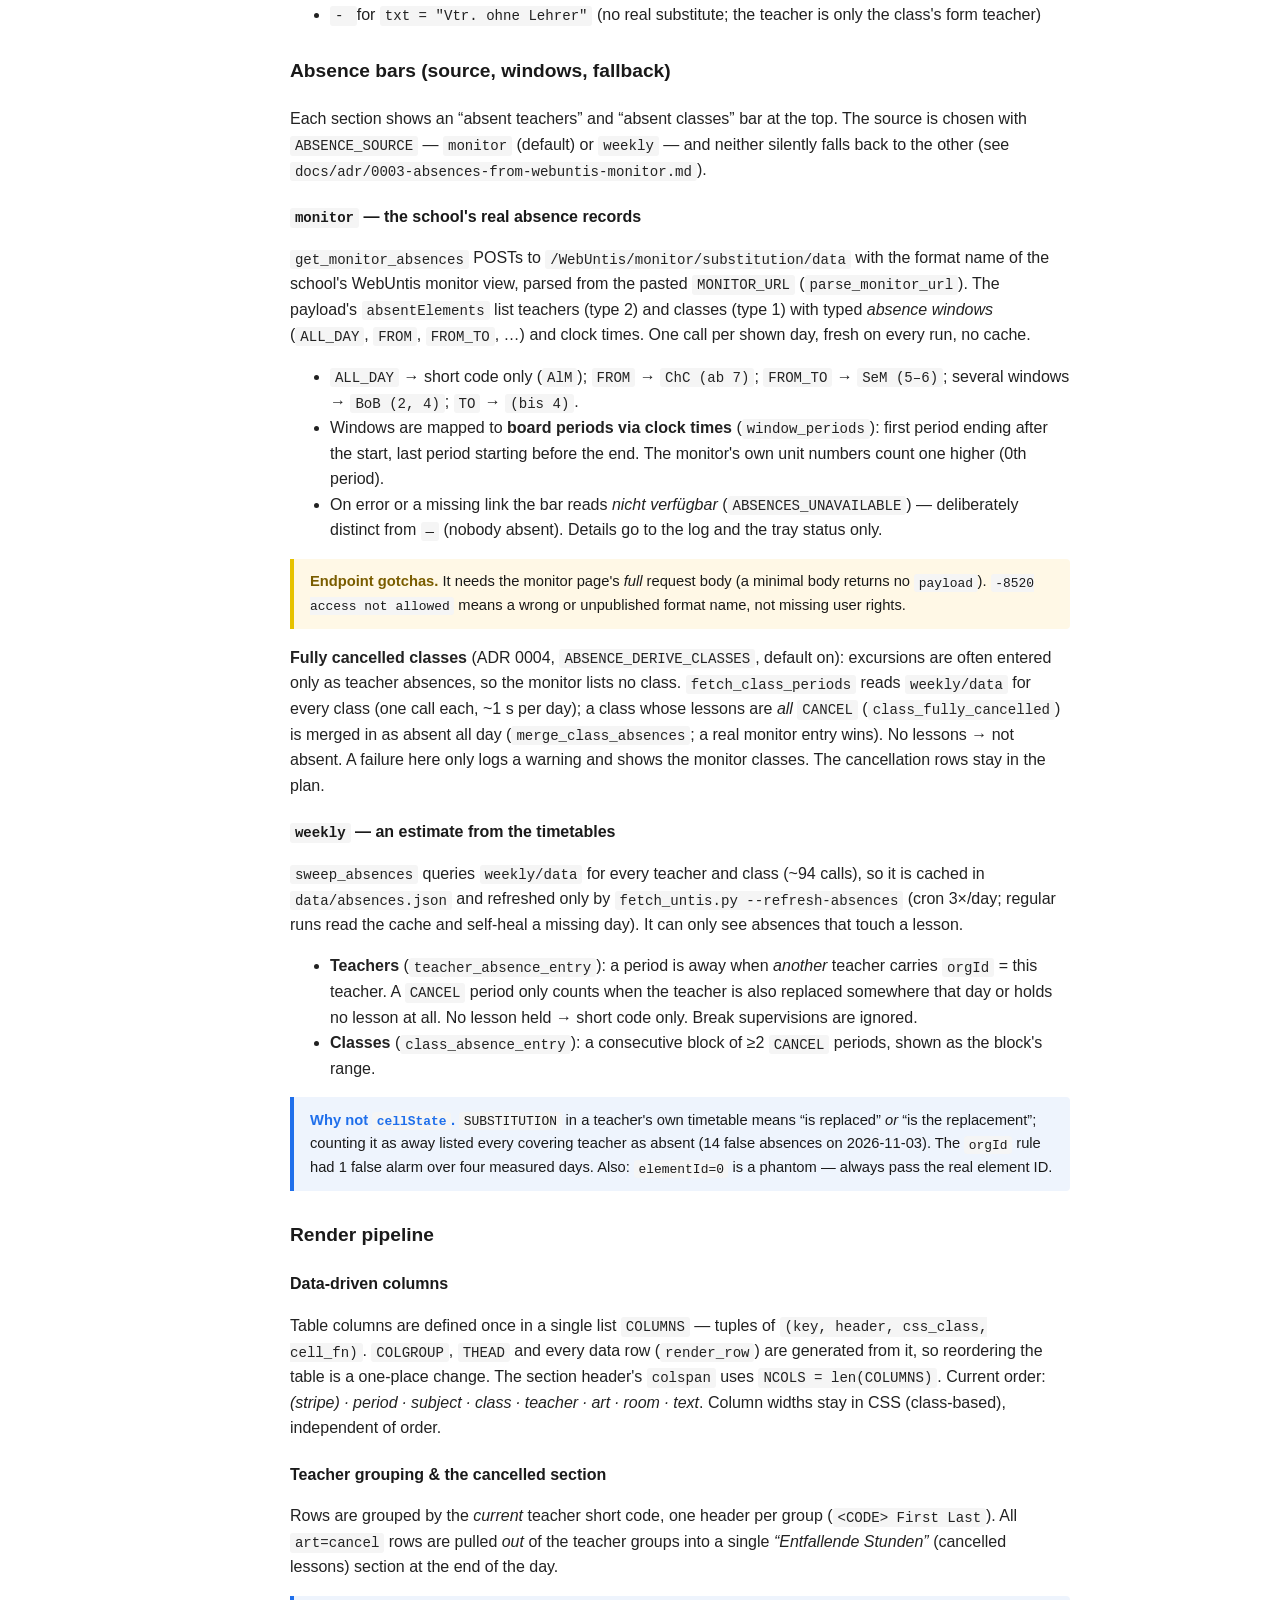
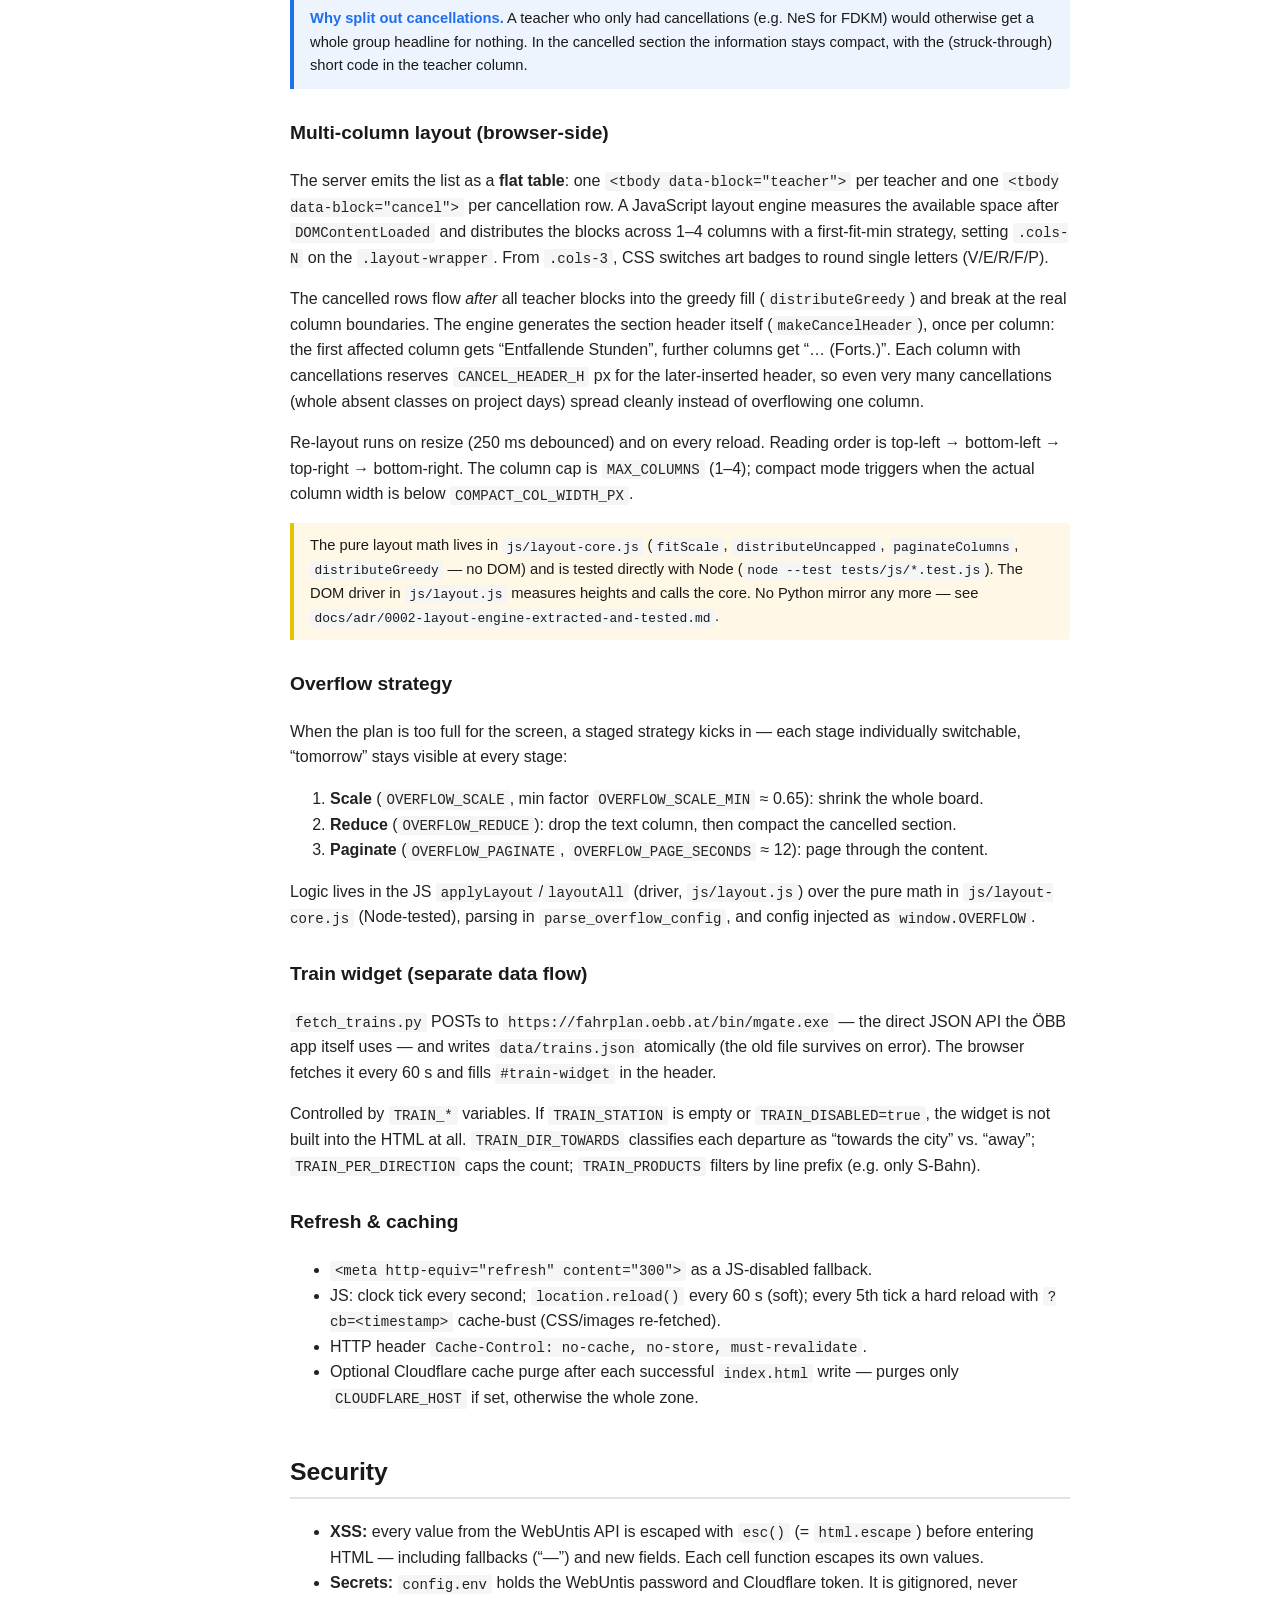
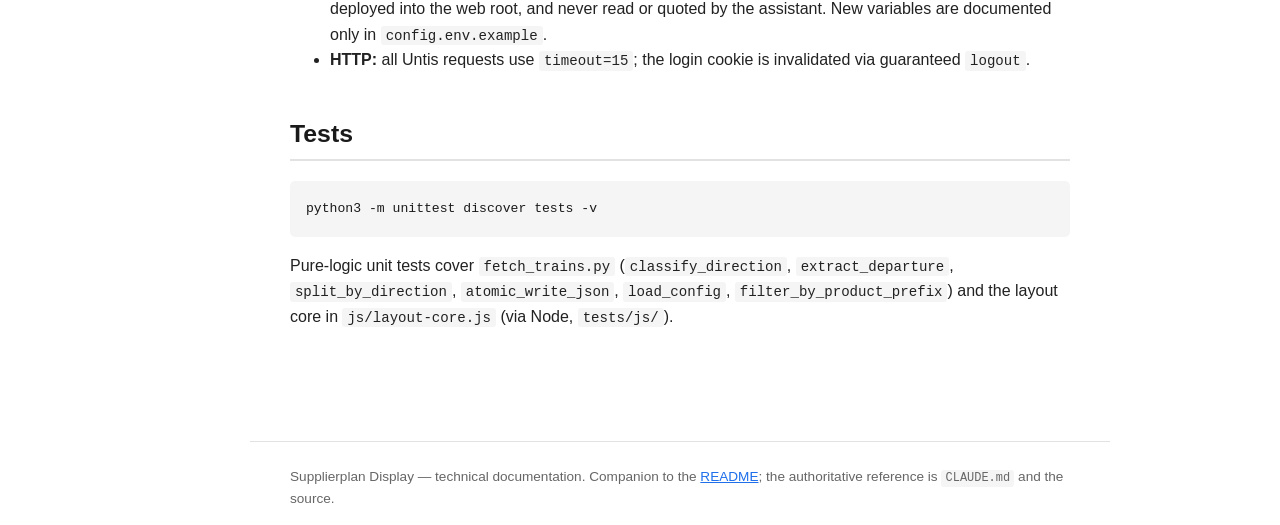
==== commit 4fda1d87: "feat(absences): komplett entfallende Klassen im monitor-Modus als abwesend (ADR 0004) Co-Authored-By" ====
--- a/docs/index.html
+++ b/docs/index.html
@@ -476,6 +476,16 @@
   (a minimal body returns no <code>payload</code>). <code>-8520 access not allowed</code>
   means a wrong or unpublished format name, not missing user rights.
 </div>
+<p>
+  <strong>Fully cancelled classes</strong> (ADR 0004, <code>ABSENCE_DERIVE_CLASSES</code>,
+  default on): excursions are often entered only as teacher absences, so the monitor
+  lists no class. <code>fetch_class_periods</code> reads <code>weekly/data</code> for every
+  class (one call each, ~1&nbsp;s per day); a class whose lessons are <em>all</em>
+  <code>CANCEL</code> (<code>class_fully_cancelled</code>) is merged in as absent all day
+  (<code>merge_class_absences</code>; a real monitor entry wins). No lessons → not absent.
+  A failure here only logs a warning and shows the monitor classes. The cancellation rows
+  stay in the plan.
+</p>
 <h4><code>weekly</code> — an estimate from the timetables</h4>
 <p>
   <code>sweep_absences</code> queries <code>weekly/data</code> for every teacher and class
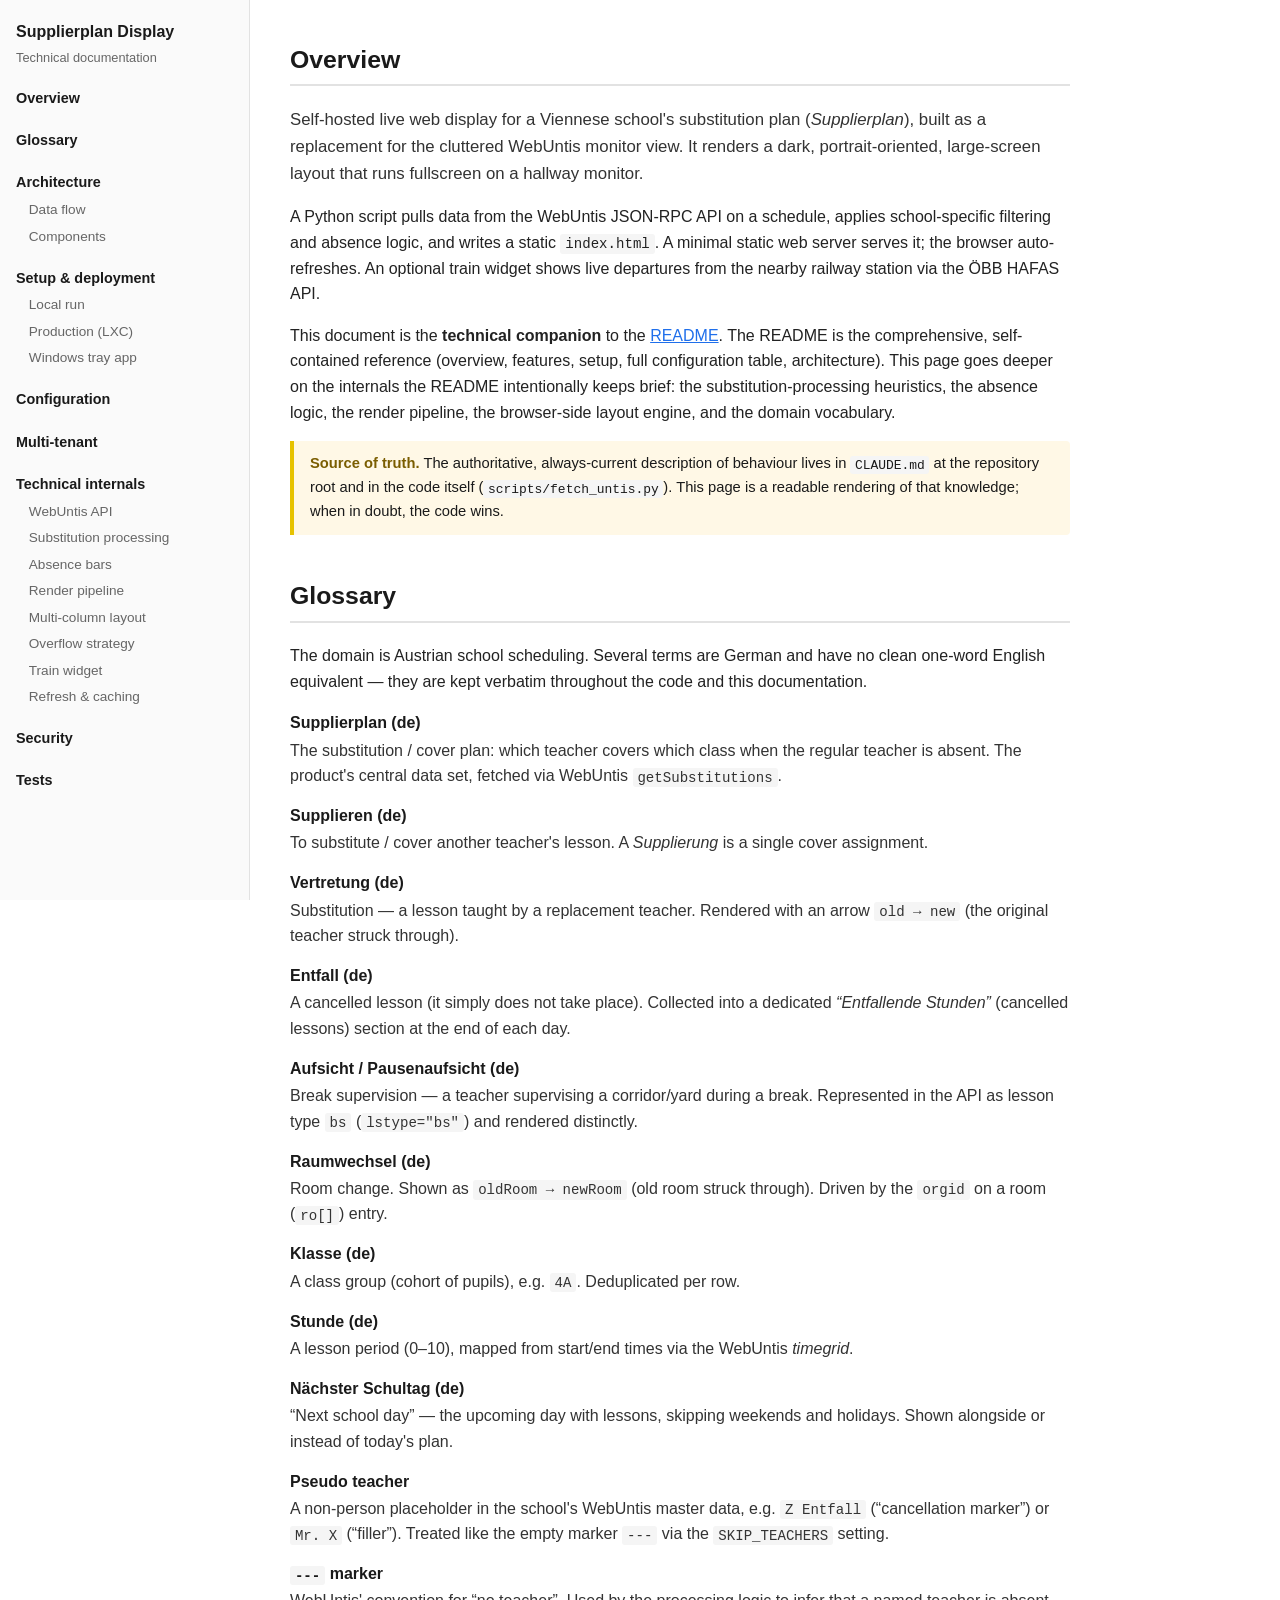
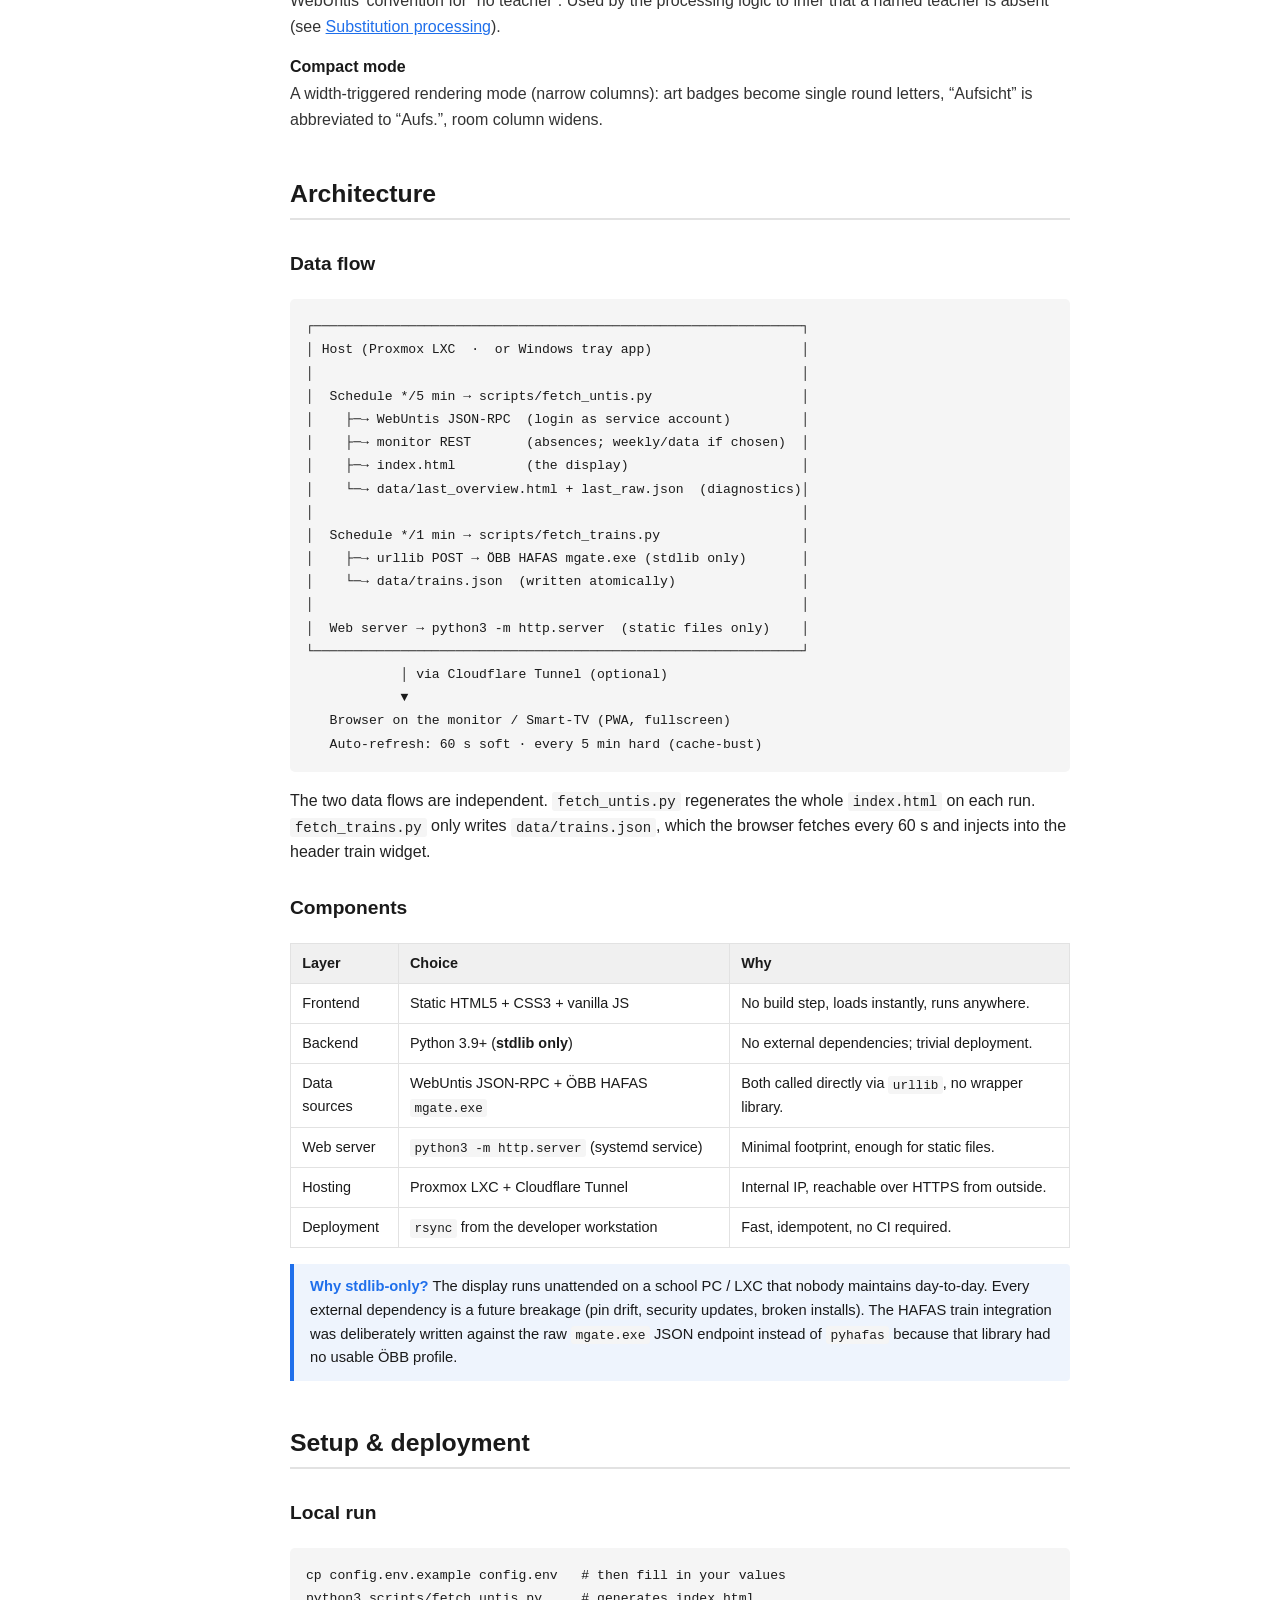
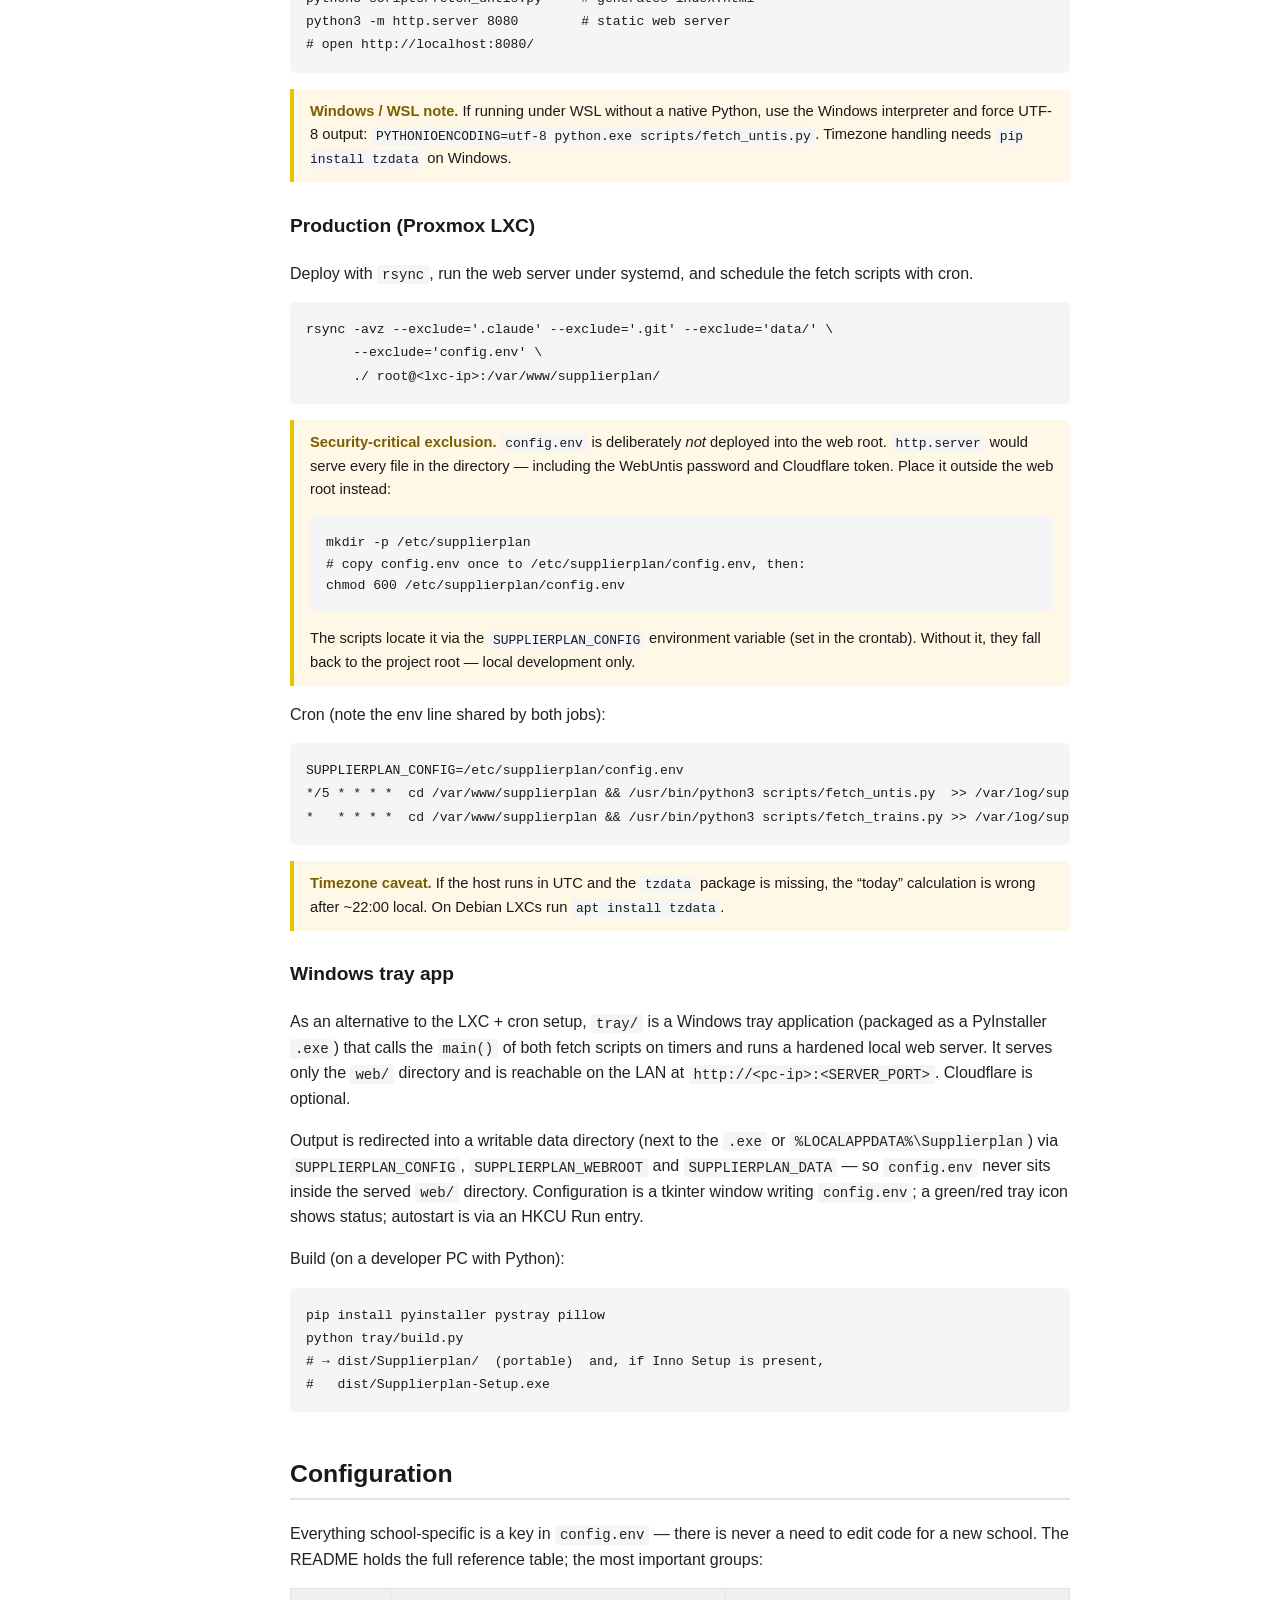
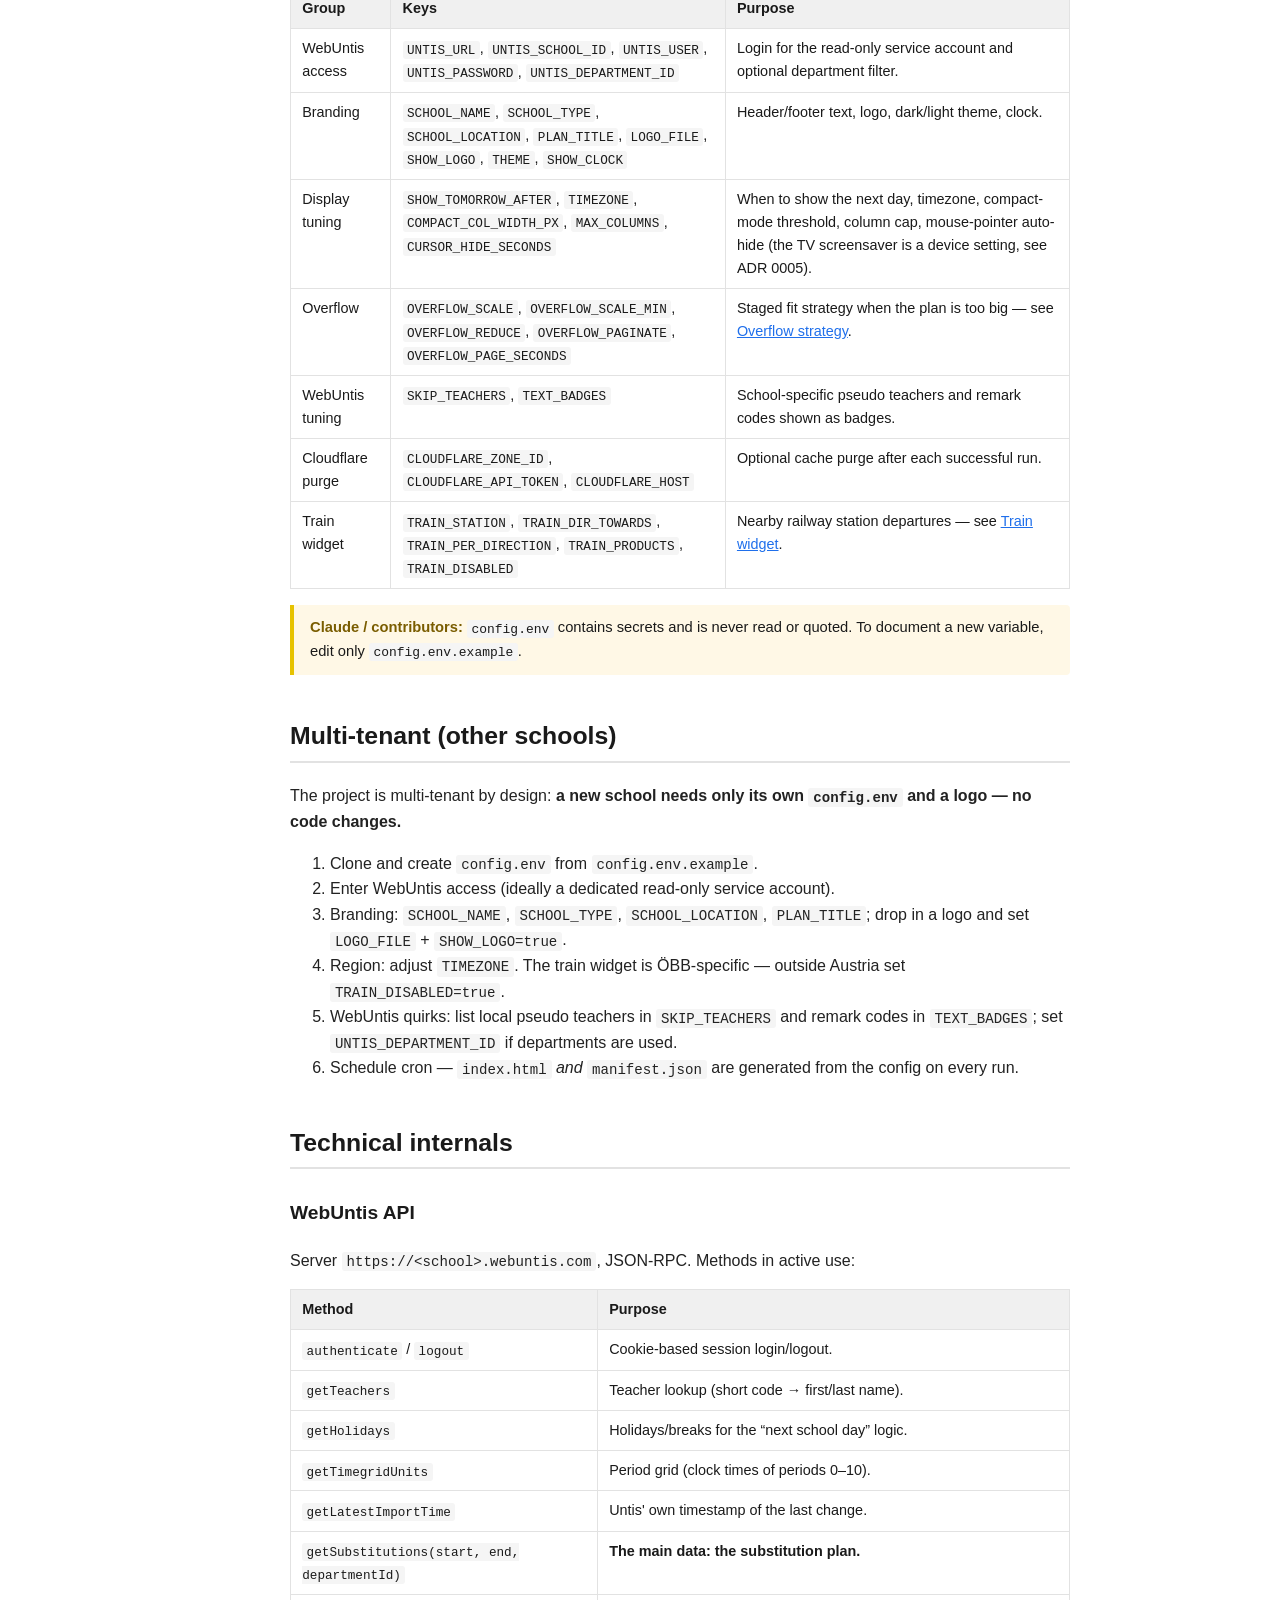
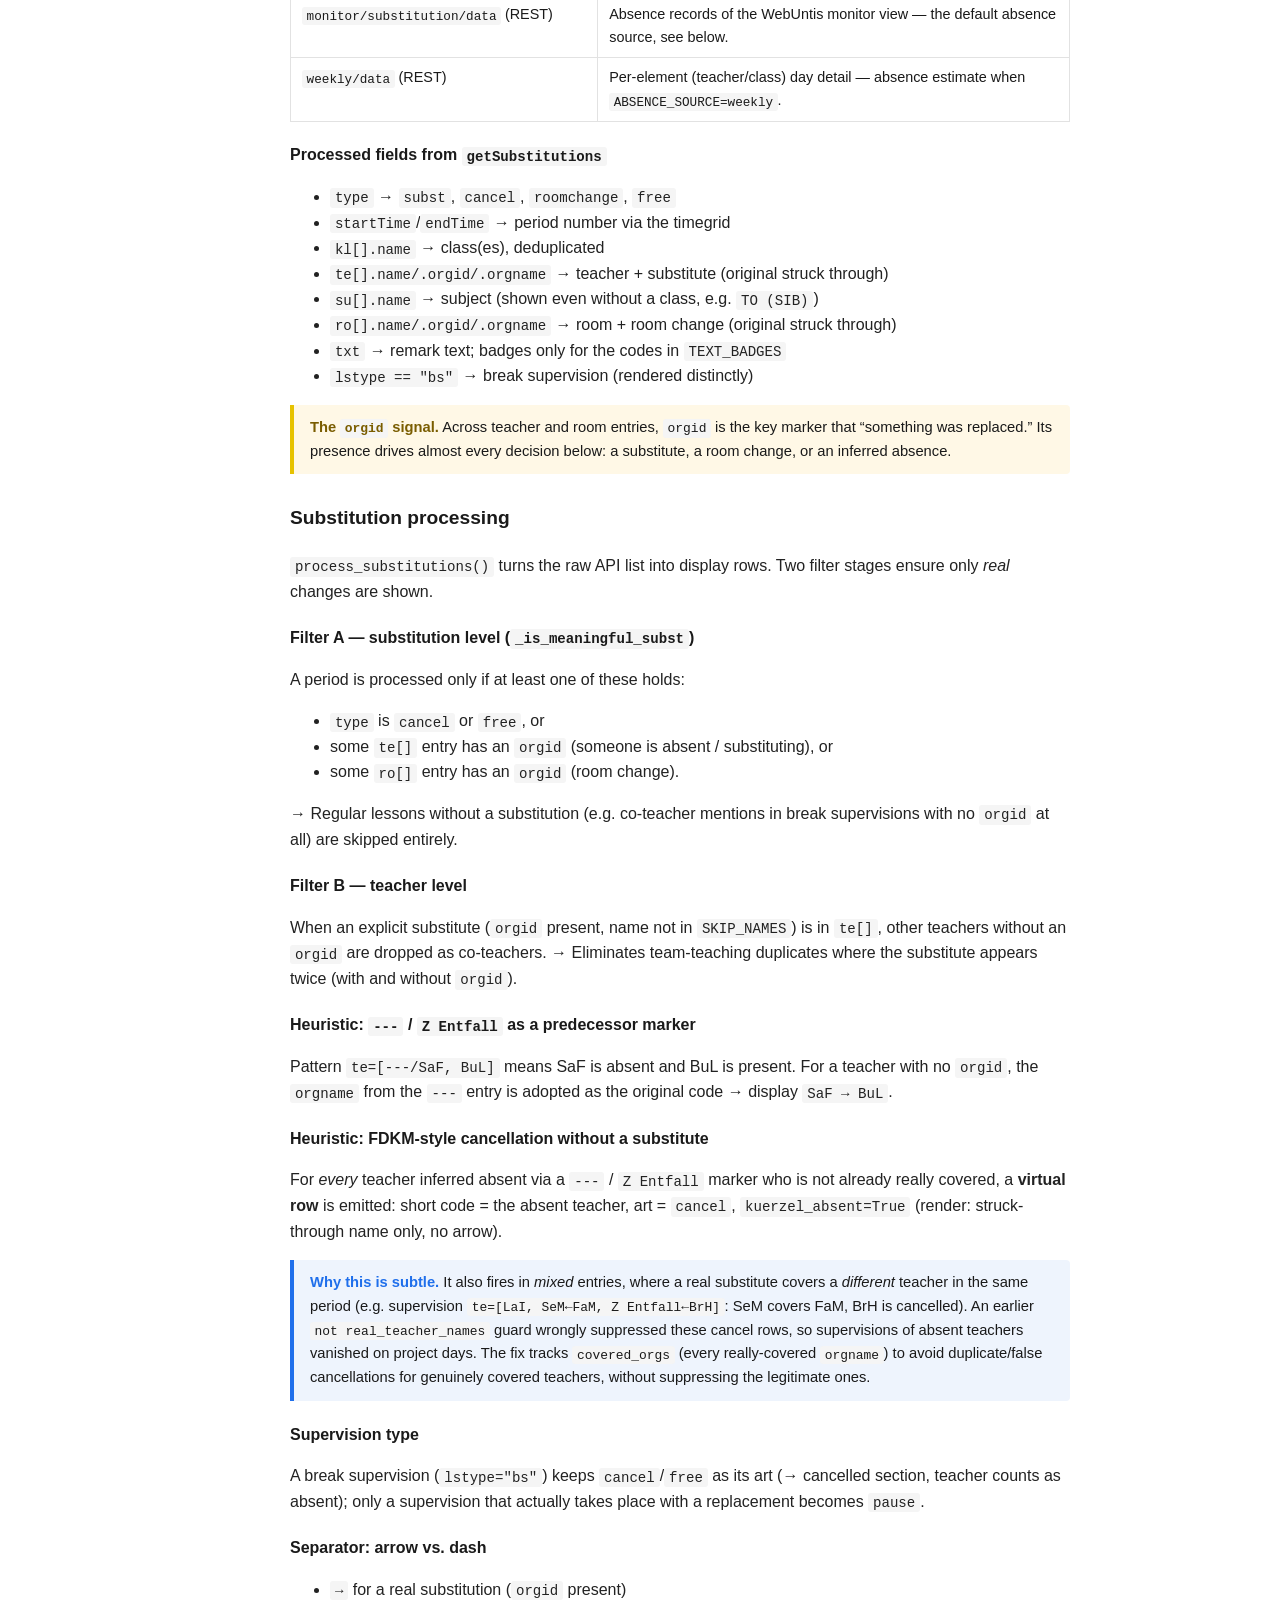
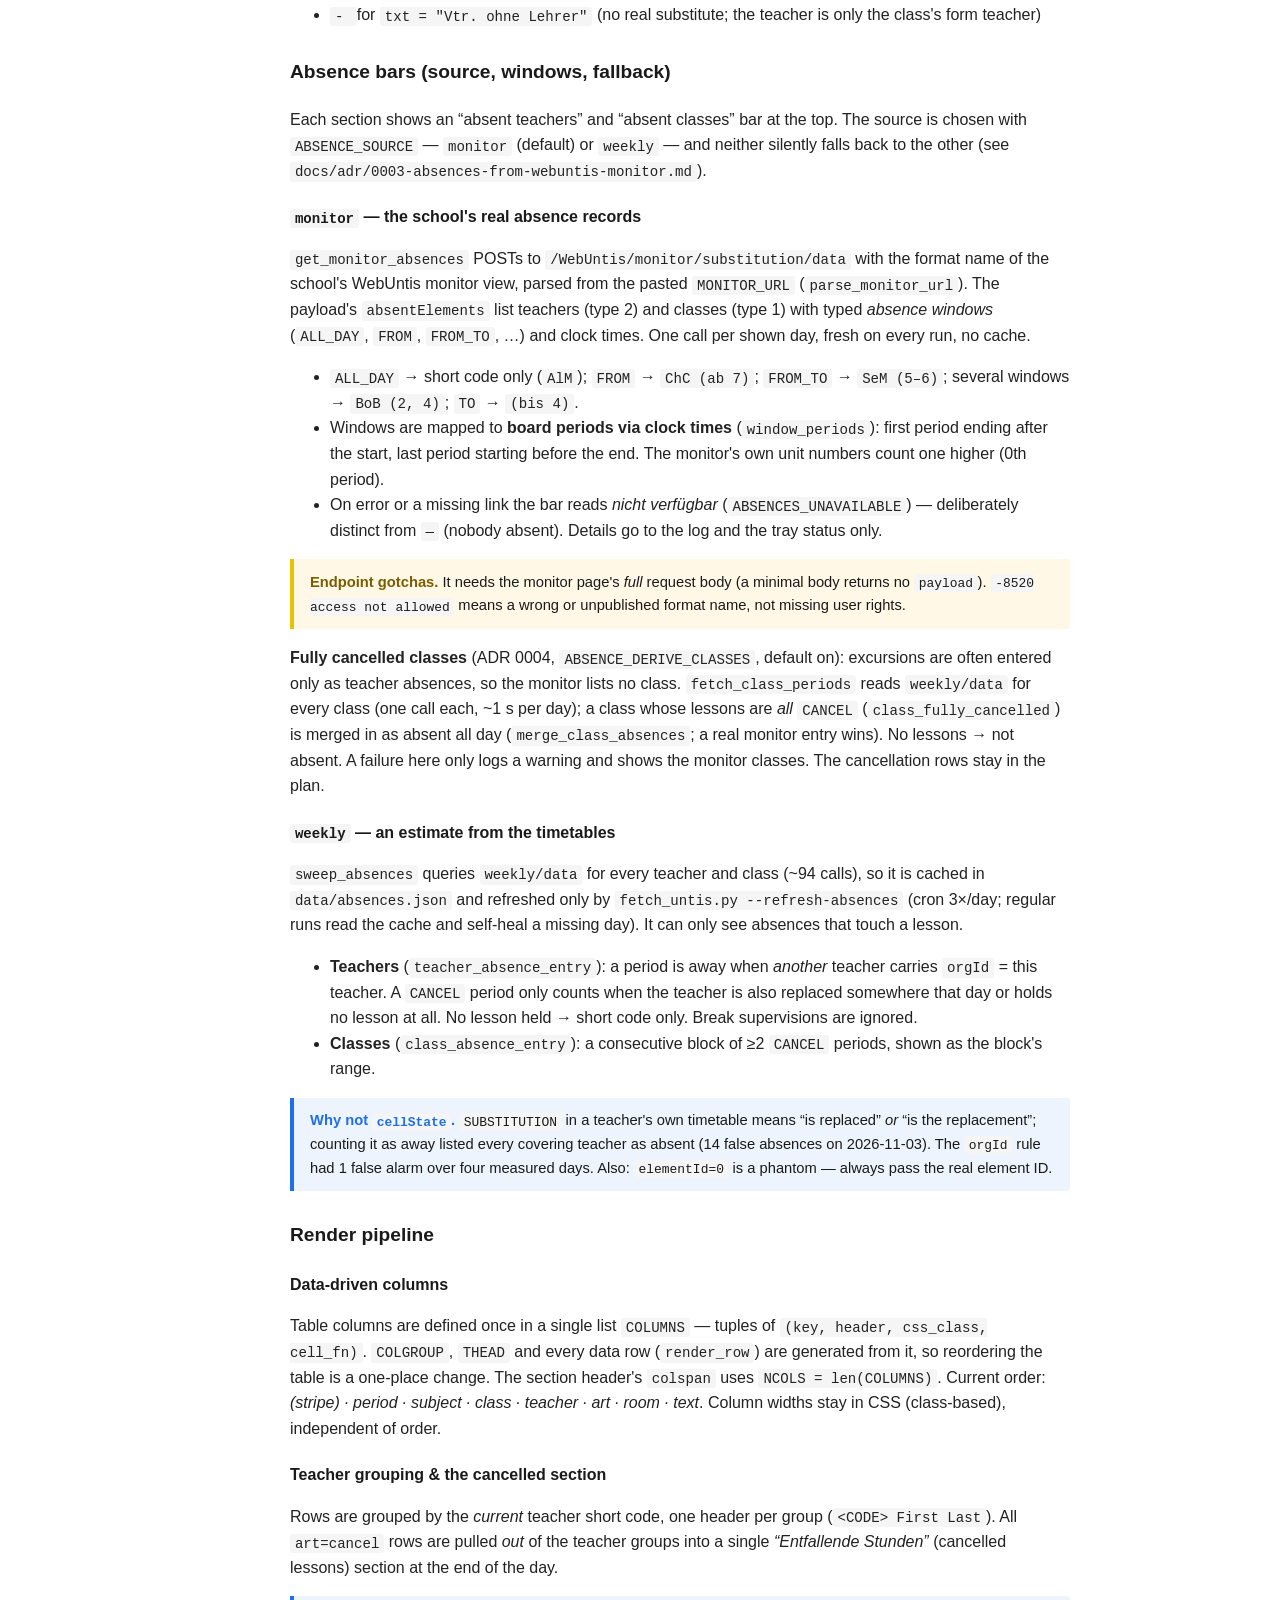
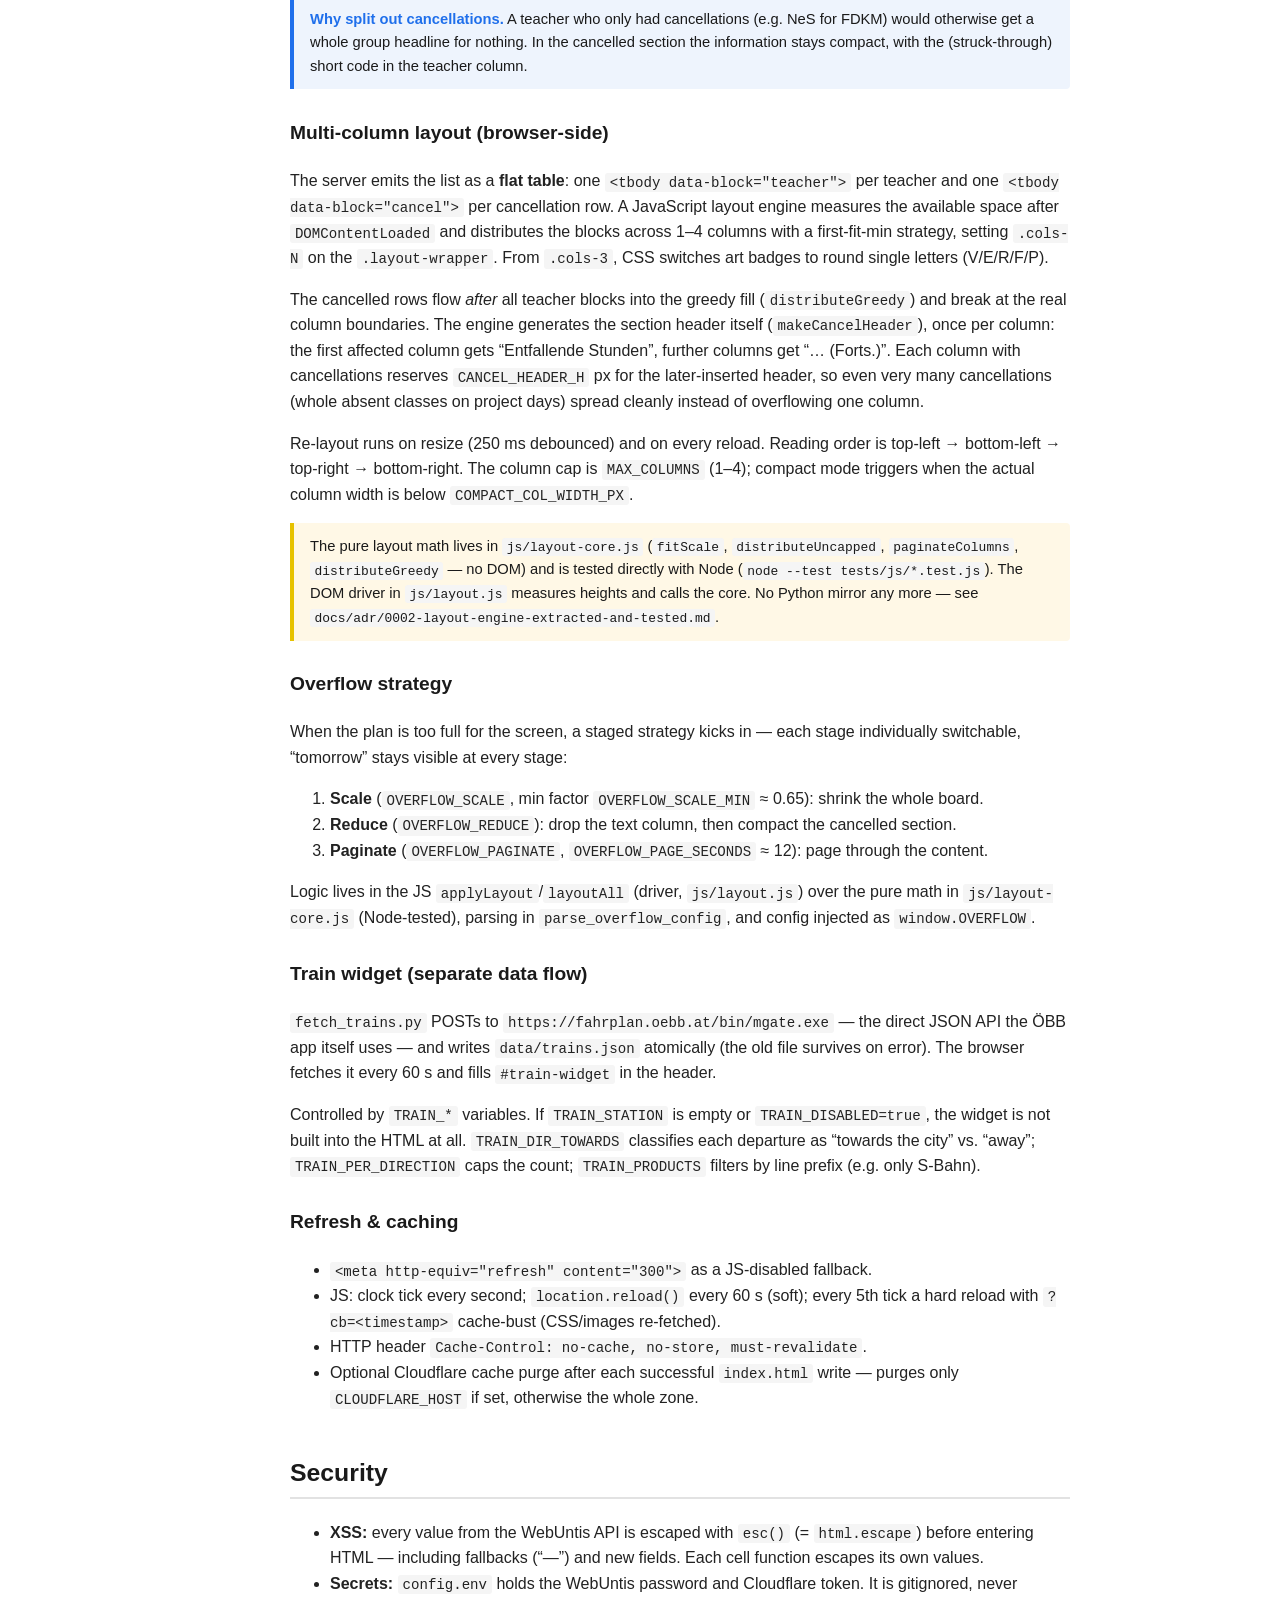
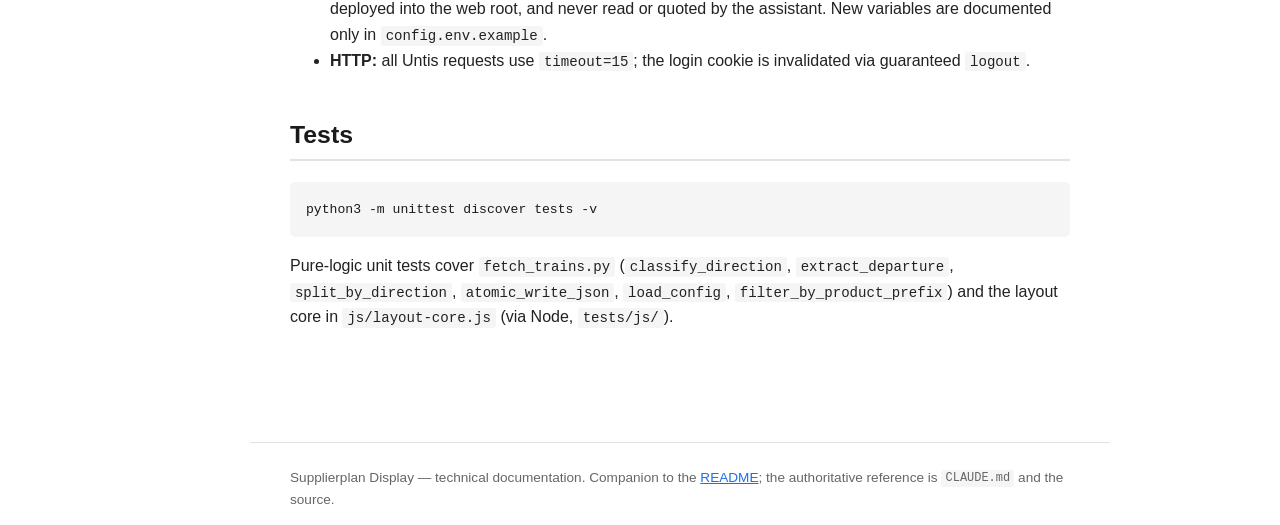
==== commit c01c2c21: "feat(display): Mauszeiger nach CURSOR_HIDE_SECONDS ausblenden, Bildschirmschoner via TV-Einstellunge" ====
--- a/docs/index.html
+++ b/docs/index.html
@@ -329,7 +329,7 @@
   <tr><th>Group</th><th>Keys</th><th>Purpose</th></tr>
   <tr><td>WebUntis access</td><td><code>UNTIS_URL</code>, <code>UNTIS_SCHOOL_ID</code>, <code>UNTIS_USER</code>, <code>UNTIS_PASSWORD</code>, <code>UNTIS_DEPARTMENT_ID</code></td><td>Login for the read-only service account and optional department filter.</td></tr>
   <tr><td>Branding</td><td><code>SCHOOL_NAME</code>, <code>SCHOOL_TYPE</code>, <code>SCHOOL_LOCATION</code>, <code>PLAN_TITLE</code>, <code>LOGO_FILE</code>, <code>SHOW_LOGO</code>, <code>THEME</code>, <code>SHOW_CLOCK</code></td><td>Header/footer text, logo, dark/light theme, clock.</td></tr>
-  <tr><td>Display tuning</td><td><code>SHOW_TOMORROW_AFTER</code>, <code>TIMEZONE</code>, <code>COMPACT_COL_WIDTH_PX</code>, <code>MAX_COLUMNS</code></td><td>When to show the next day, timezone, compact-mode threshold, column cap.</td></tr>
+  <tr><td>Display tuning</td><td><code>SHOW_TOMORROW_AFTER</code>, <code>TIMEZONE</code>, <code>COMPACT_COL_WIDTH_PX</code>, <code>MAX_COLUMNS</code>, <code>CURSOR_HIDE_SECONDS</code></td><td>When to show the next day, timezone, compact-mode threshold, column cap, mouse-pointer auto-hide (the TV screensaver is a device setting, see ADR 0005).</td></tr>
   <tr><td>Overflow</td><td><code>OVERFLOW_SCALE</code>, <code>OVERFLOW_SCALE_MIN</code>, <code>OVERFLOW_REDUCE</code>, <code>OVERFLOW_PAGINATE</code>, <code>OVERFLOW_PAGE_SECONDS</code></td><td>Staged fit strategy when the plan is too big — see <a href="#overflow">Overflow strategy</a>.</td></tr>
   <tr><td>WebUntis tuning</td><td><code>SKIP_TEACHERS</code>, <code>TEXT_BADGES</code></td><td>School-specific pseudo teachers and remark codes shown as badges.</td></tr>
   <tr><td>Cloudflare purge</td><td><code>CLOUDFLARE_ZONE_ID</code>, <code>CLOUDFLARE_API_TOKEN</code>, <code>CLOUDFLARE_HOST</code></td><td>Optional cache purge after each successful run.</td></tr>
